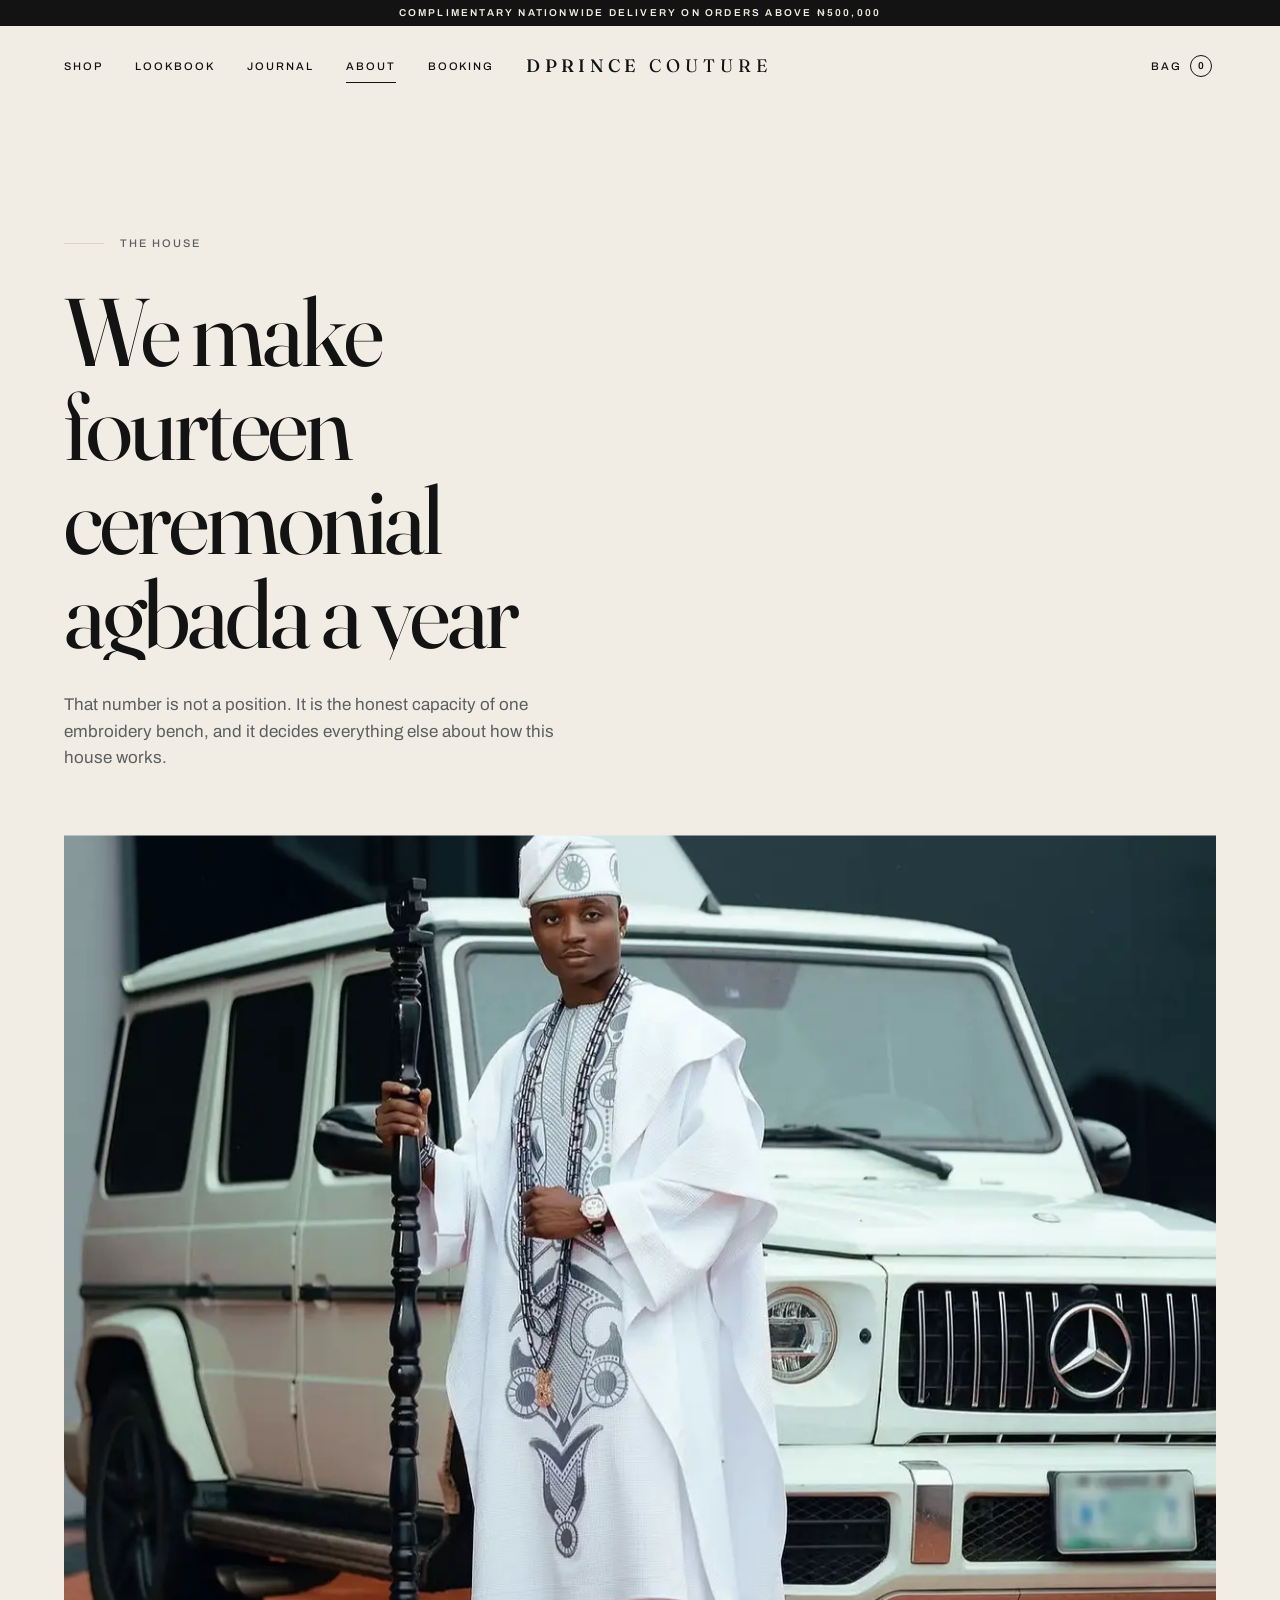
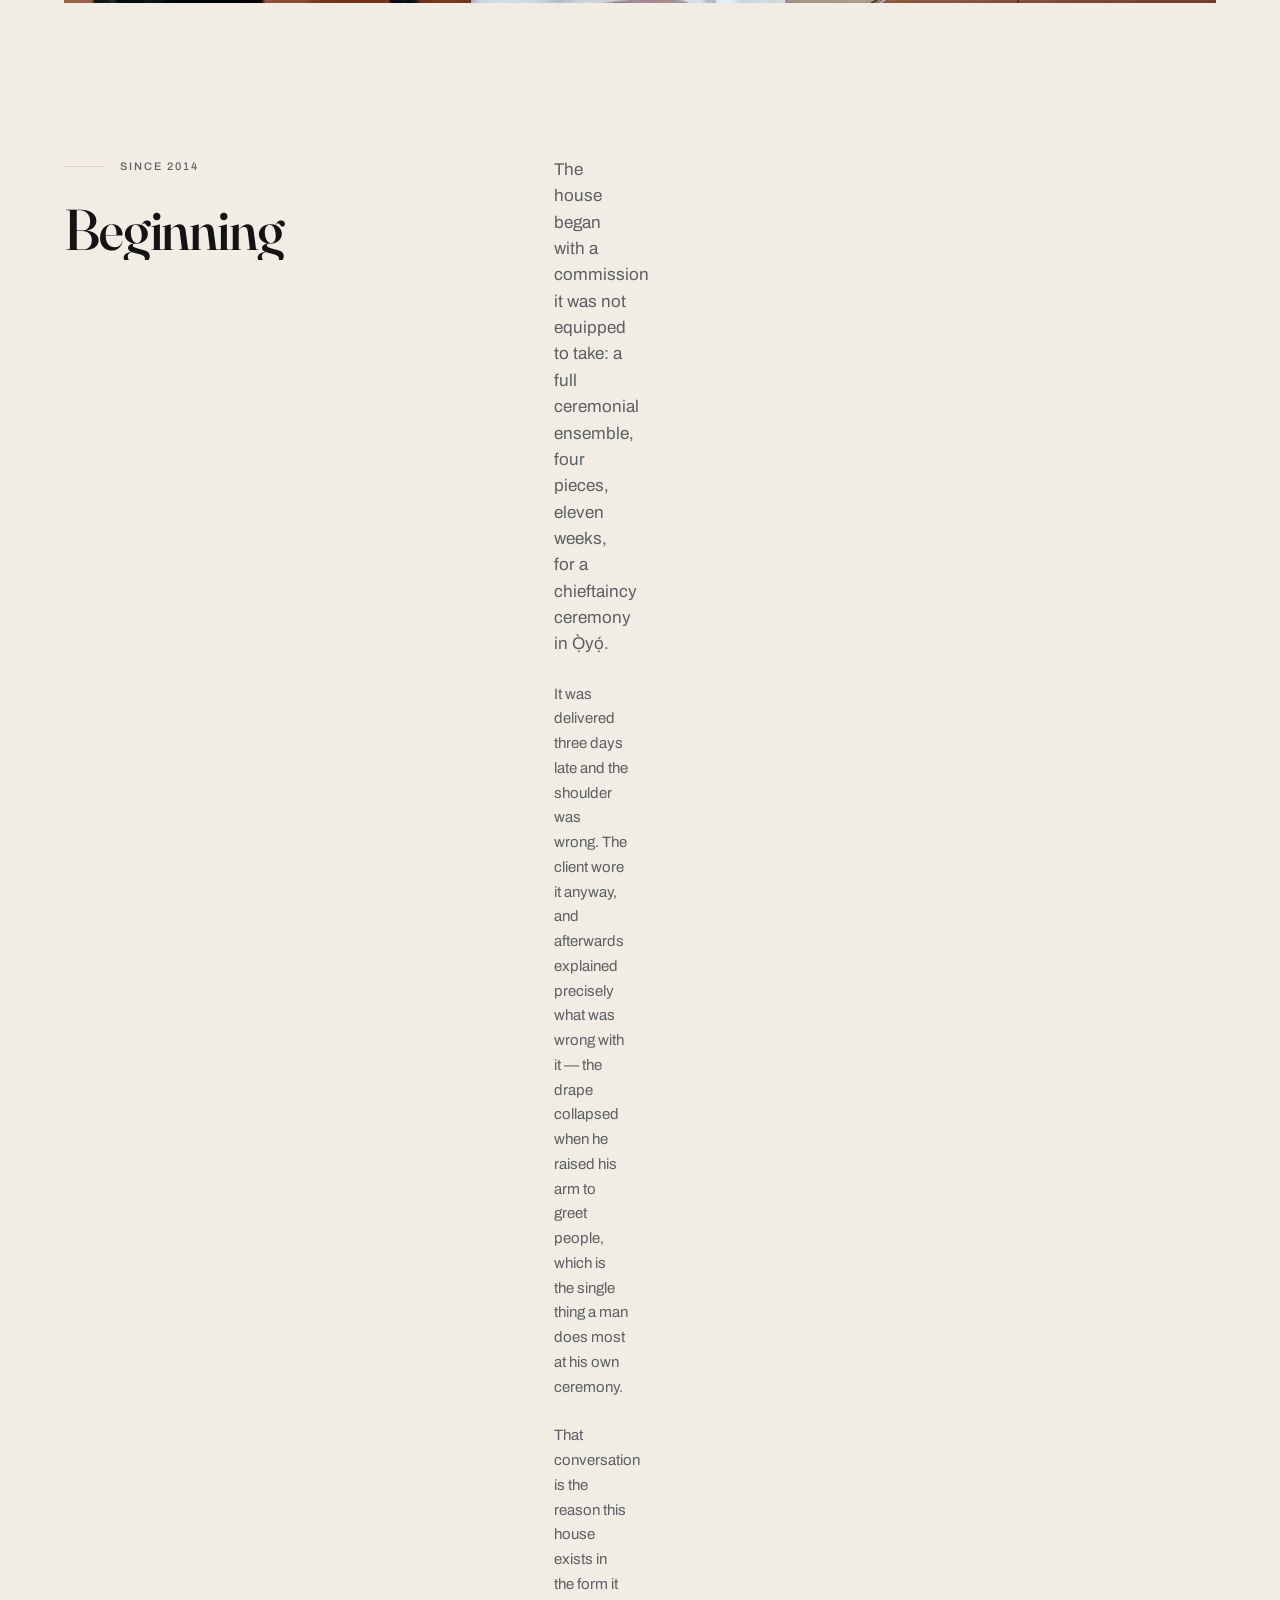
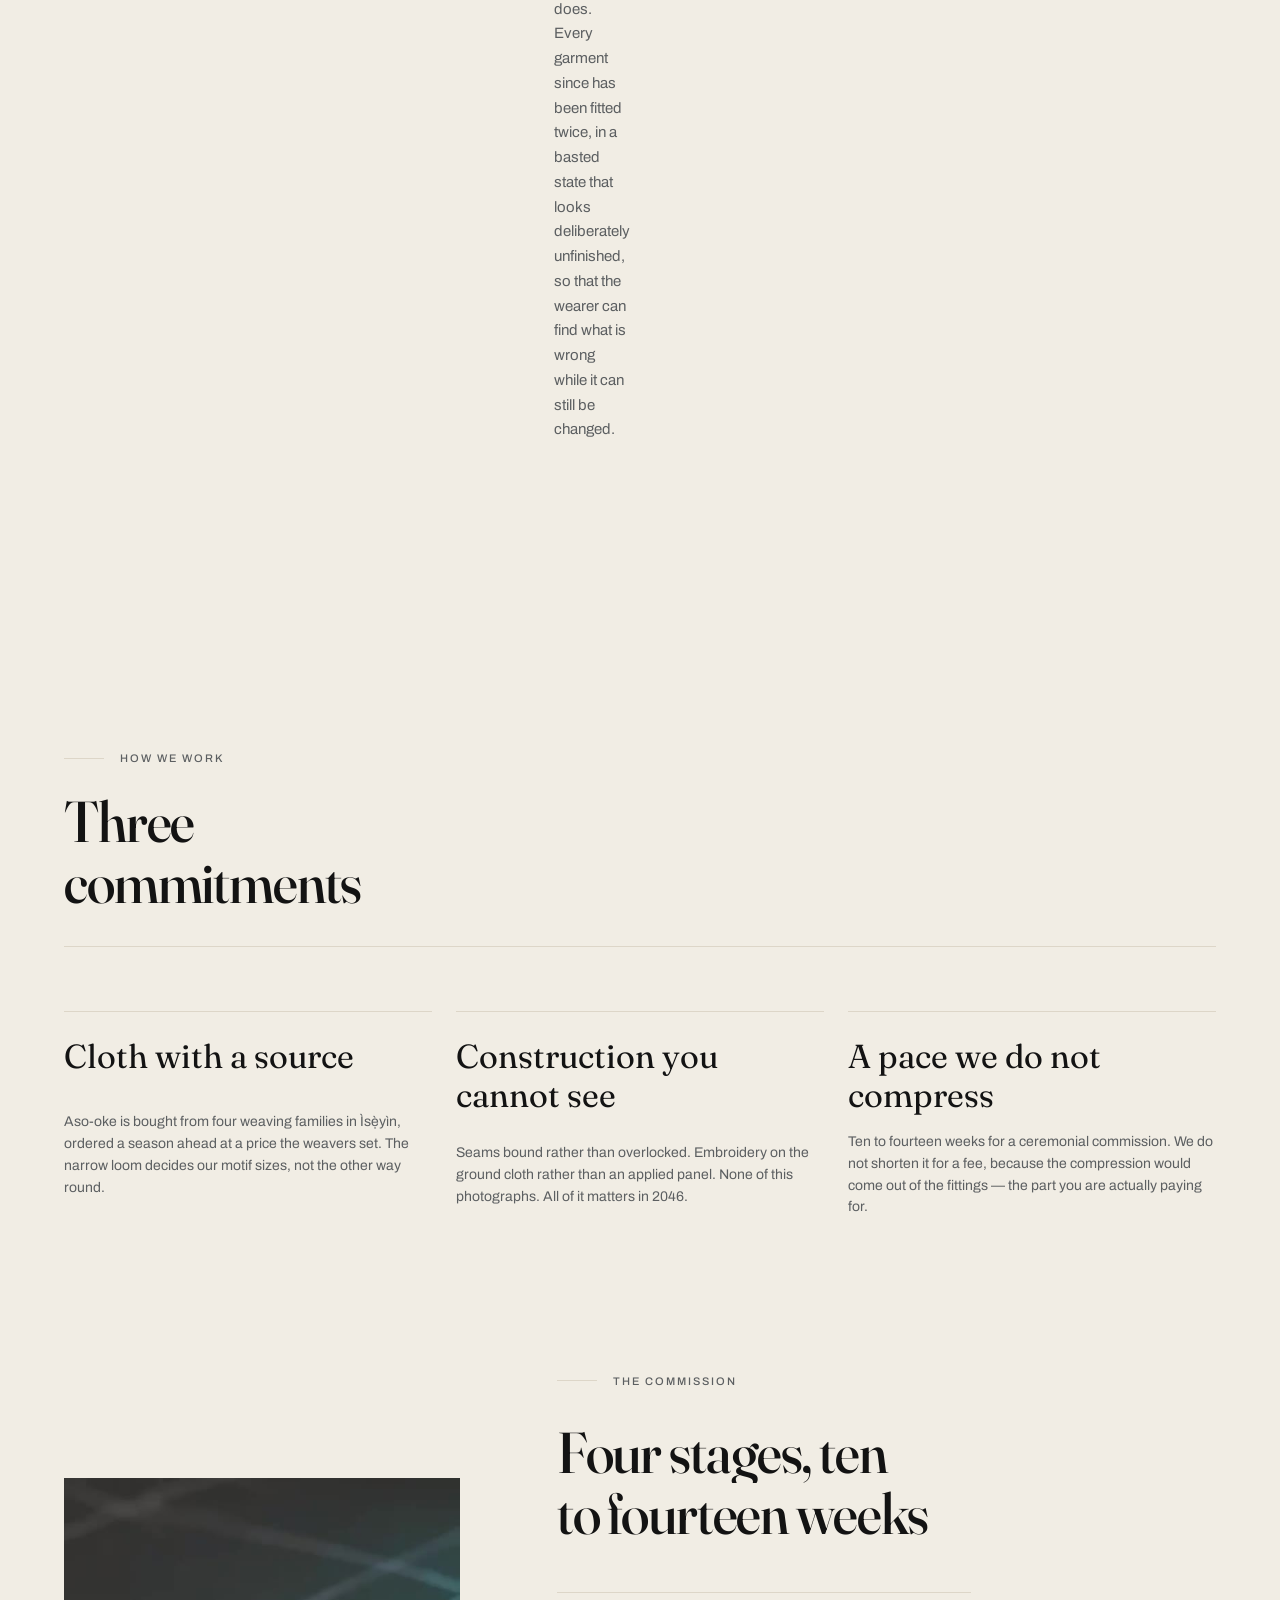
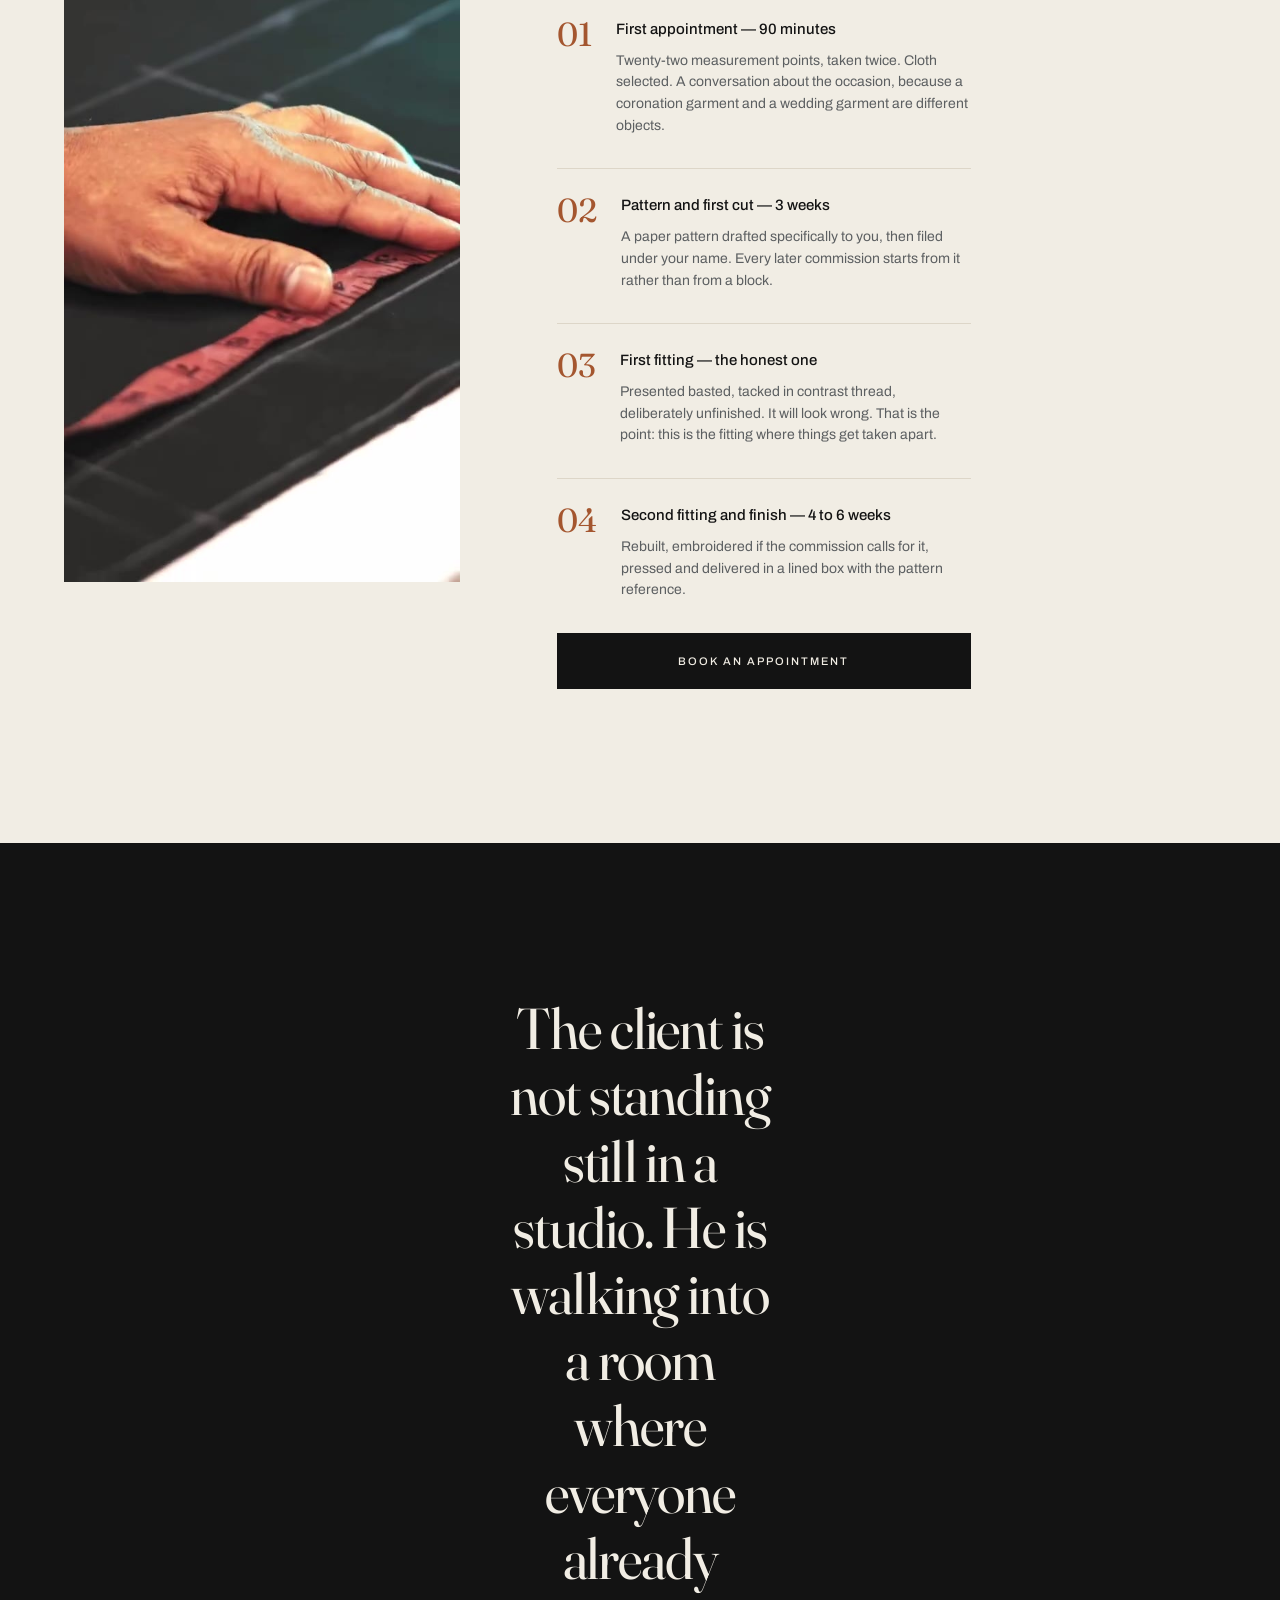
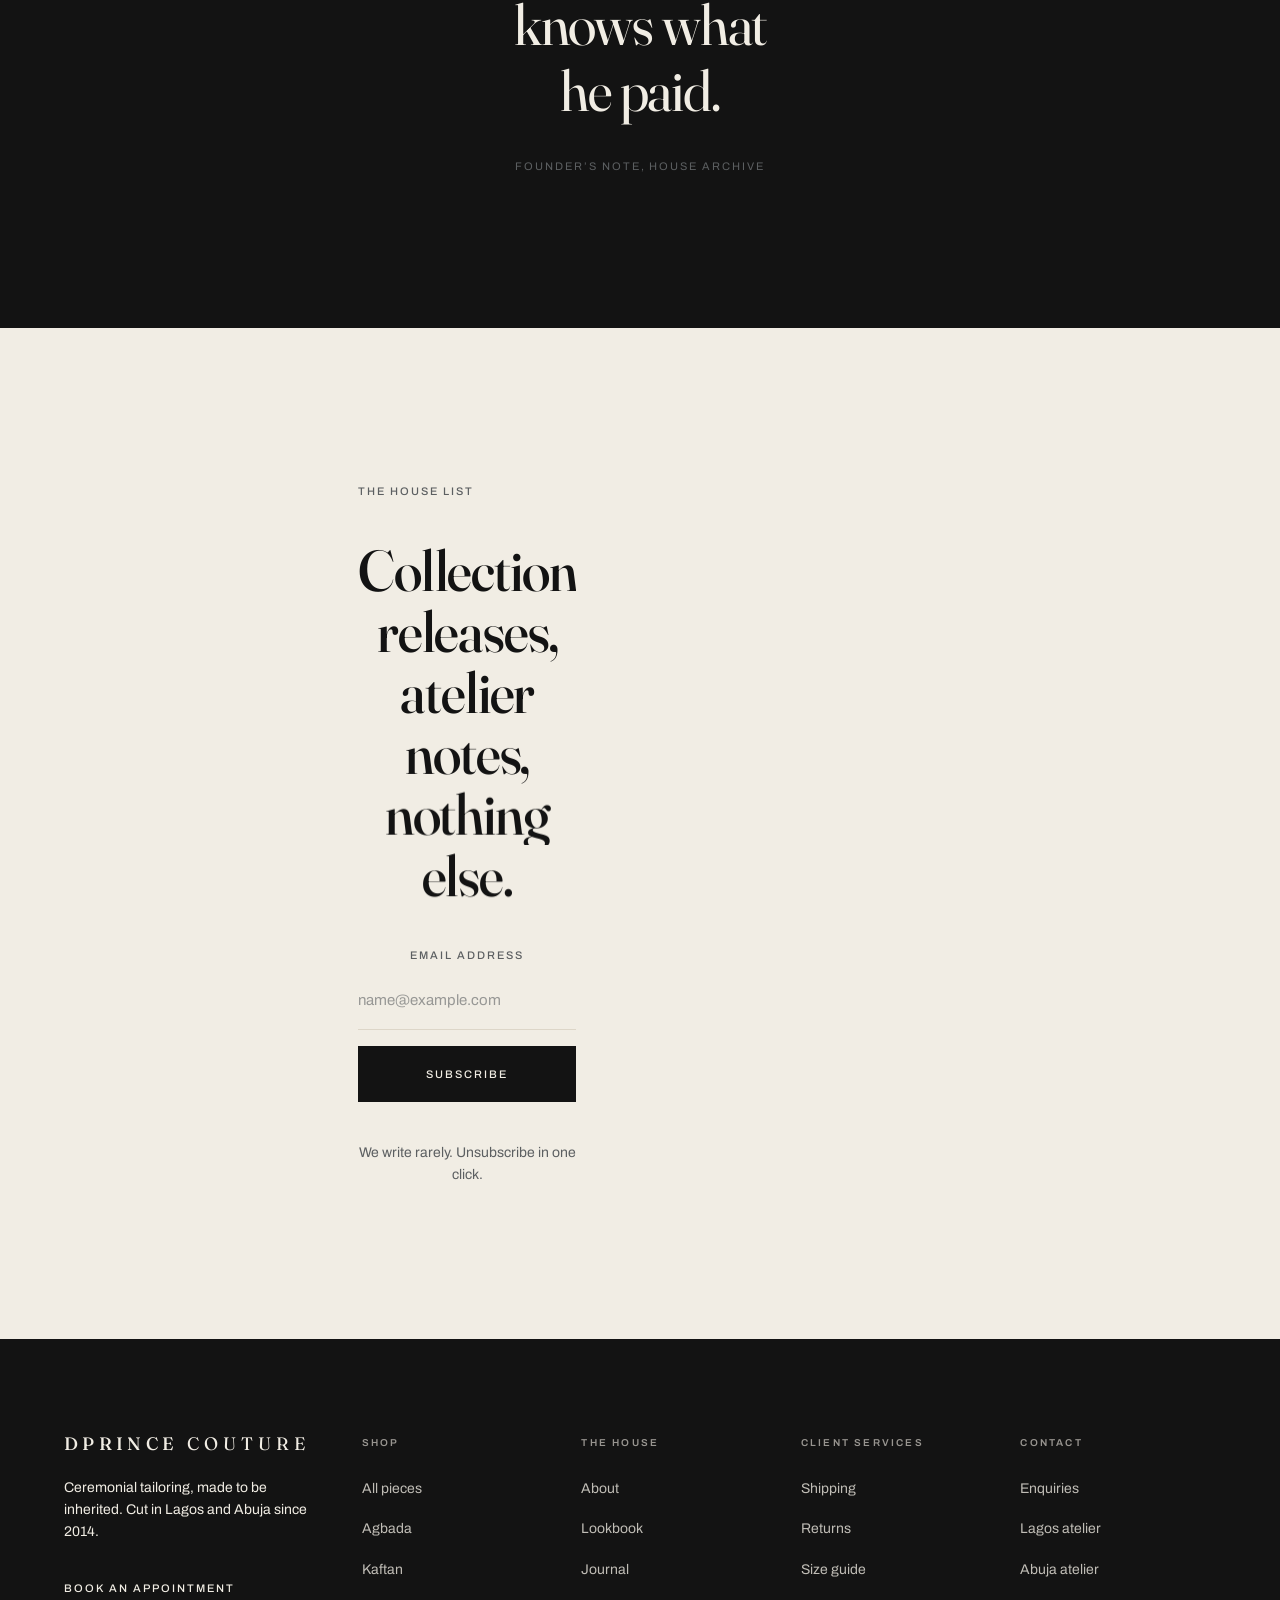
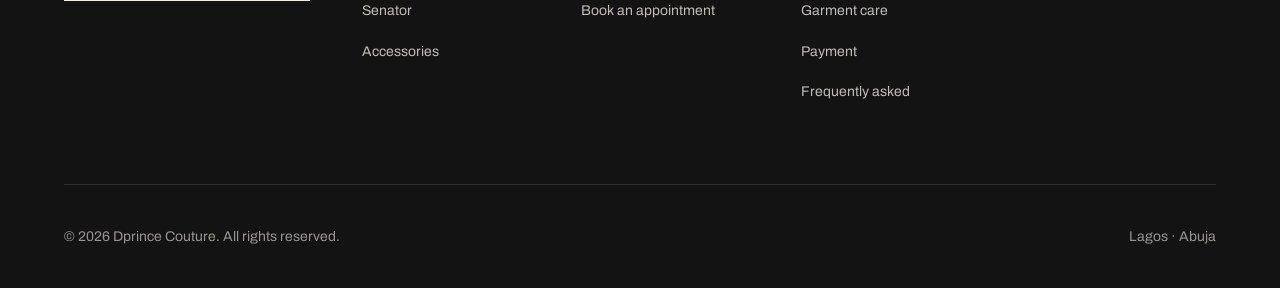
==== about.html @ 2ddb94b1 "Build Dprince Couture: luxury ceremonial tailoring website A complete 11-page frontend for a Nigeria" ====
<!DOCTYPE html>
<html lang="en">
<head>
<meta charset="utf-8">
<meta name="viewport" content="width=device-width, initial-scale=1">
<title>About — Dprince Couture</title>
<meta name="description" content="A tailoring house cutting ceremonial agbada, kaftan and senator dress in Lagos and Abuja since 2014.">
<meta name="theme-color" content="#F1EDE4">
<meta property="og:title" content="About — Dprince Couture">
<meta property="og:description" content="A tailoring house cutting ceremonial agbada, kaftan and senator dress in Lagos and Abuja since 2014.">
<meta property="og:type" content="website">

<link rel="preload" href="assets/fonts/fraunces-latin.woff2" as="font" type="font/woff2" crossorigin>
<link rel="preload" href="assets/fonts/archivo-latin.woff2" as="font" type="font/woff2" crossorigin>

<link rel="stylesheet" href="assets/css/reset.css">
<link rel="stylesheet" href="assets/css/tokens.css">
<link rel="stylesheet" href="assets/css/base.css">
<link rel="stylesheet" href="assets/css/layout.css">
<link rel="stylesheet" href="assets/css/components.css">
<link rel="stylesheet" href="assets/css/pages.css">
<link rel="stylesheet" href="assets/css/animations.css">

<script>
  /* Pre-animation states are applied only when animation will actually run.
     Without JS, or with reduced motion requested, nothing is ever hidden. */
  (function () {
    var reduced = window.matchMedia('(prefers-reduced-motion: reduce)').matches;
    if (!reduced) document.documentElement.classList.add('has-anim');
  })();
</script>
</head>
<body data-page="about">
<a class="skip-link" href="#main">Skip to content</a>

<div class="announcement">
  <p>Complimentary nationwide delivery on orders above &#8358;500,000</p>
</div>

<header class="site-header">
  <div class="header-inner">
    <nav class="header-nav" aria-label="Primary">
      <ul class="nav-list">
        <li><a class="nav-link" href="shop.html">Shop</a></li>
        <li><a class="nav-link" href="lookbook.html">Lookbook</a></li>
        <li><a class="nav-link" href="journal.html">Journal</a></li>
        <li><a class="nav-link" href="about.html">About</a></li>
        <li><a class="nav-link" href="booking.html">Booking</a></li>
      </ul>
      <button type="button" class="menu-toggle" data-menu-toggle
              aria-expanded="false" aria-controls="mobile-menu">
        <span class="menu-toggle__bars" aria-hidden="true"><span></span><span></span></span>
        <span>Menu</span>
      </button>
    </nav>

    <a class="wordmark" href="index.html" aria-label="Dprince Couture, home">DPRINCE <span>COUTURE</span></a>

    <div class="header-utils">
      <button type="button" class="bag-button" data-cart-open aria-haspopup="dialog">
        <span aria-hidden="true">Bag</span>
        <span class="bag-count" data-bag-count aria-hidden="true">0</span>
        <span class="visually-hidden" data-bag-label>0 items in bag. Open shopping bag.</span>
      </button>
    </div>
  </div>
</header>

<div class="mobile-menu" id="mobile-menu" data-mobile-menu aria-hidden="true">
  <div class="mobile-menu__head">
    <span class="wordmark">DPRINCE <span>COUTURE</span></span>
    <button type="button" class="icon-btn" data-menu-close aria-label="Close menu">&times;</button>
  </div>
  <nav aria-label="Mobile">
    <ul class="mobile-menu__list">
      <li><a class="mobile-menu__link" href="shop.html">Shop</a></li>
      <li><a class="mobile-menu__link" href="lookbook.html">Lookbook</a></li>
      <li><a class="mobile-menu__link" href="journal.html">Journal</a></li>
      <li><a class="mobile-menu__link" href="about.html">About</a></li>
      <li><a class="mobile-menu__link" href="booking.html">Booking</a></li>
    </ul>
  </nav>
  <div class="mobile-menu__foot">
    <a class="link small" href="contact.html">Contact the atelier</a>
    <a class="link small" href="client-services.html">Client services</a>
  </div>
</div>

<main id="main">
  <section class="masthead">
    <div class="container container--wide">
      <div class="masthead__inner">
        <p class="eyebrow">The house</p>
        <h1 class="masthead__title" data-split>We make fourteen ceremonial agbada a year</h1>
        <p class="lead">
          That number is not a position. It is the honest capacity of one embroidery
          bench, and it decides everything else about how this house works.
        </p>
      </div>
    </div>
  </section>

  <div class="container container--wide">
    <div class="about-hero" data-anim="clip">
      <img src="assets/img/editorial/campaign-agbada-02.webp"
           alt="Ceremonial agbada in chalk white photographed against a dark facade in Lagos."
           width="1200" height="800" loading="eager" fetchpriority="high" decoding="async">
    </div>
  </div>

  <section class="section" aria-labelledby="founding-heading">
    <div class="container">
      <div class="grid">
        <div class="col-4 stack">
          <p class="eyebrow">Since 2014</p>
          <h2 class="d3" id="founding-heading" data-split>Beginning</h2>
        </div>
        <div class="col-7 start-6 stack">
          <p class="lead">
            The house began with a commission it was not equipped to take: a full
            ceremonial ensemble, four pieces, eleven weeks, for a chieftaincy
            ceremony in Ọ̀yọ́.
          </p>
          <p class="body-text muted">
            It was delivered three days late and the shoulder was wrong. The client
            wore it anyway, and afterwards explained precisely what was wrong with it
            — the drape collapsed when he raised his arm to greet people, which is
            the single thing a man does most at his own ceremony.
          </p>
          <p class="body-text muted">
            That conversation is the reason this house exists in the form it does.
            Every garment since has been fitted twice, in a basted state that looks
            deliberately unfinished, so that the wearer can find what is wrong while
            it can still be changed.
          </p>
        </div>
      </div>
    </div>
  </section>

  <section class="section section--top" aria-labelledby="pillars-heading">
    <div class="container container--wide">
      <div class="section-head">
        <div class="section-head__text">
          <p class="eyebrow">How we work</p>
          <h2 class="d3" id="pillars-heading" data-split>Three commitments</h2>
        </div>
      </div>
      <div class="pillars">
        <div class="pillar" data-anim="rise">
          <h3>Cloth with a source</h3>
          <p>
            Aso-oke is bought from four weaving families in Ìsẹ̀yìn, ordered a season
            ahead at a price the weavers set. The narrow loom decides our motif sizes,
            not the other way round.
          </p>
        </div>
        <div class="pillar" data-anim="rise">
          <h3>Construction you cannot see</h3>
          <p>
            Seams bound rather than overlocked. Embroidery on the ground cloth rather
            than an applied panel. None of this photographs. All of it matters in 2046.
          </p>
        </div>
        <div class="pillar" data-anim="rise">
          <h3>A pace we do not compress</h3>
          <p>
            Ten to fourteen weeks for a ceremonial commission. We do not shorten it for
            a fee, because the compression would come out of the fittings — the part
            you are actually paying for.
          </p>
        </div>
      </div>
    </div>
  </section>

  <section class="section" aria-labelledby="process-heading">
    <div class="container container--wide">
      <div class="craft__inner">
        <div class="craft__media">
          <video src="assets/video/atelier-craft.mp4"
                 poster="assets/img/posters/atelier-craft.jpg"
                 muted loop playsinline preload="none" data-lazy-play
                 aria-label="Atelier film: chalk marking, pattern templates and cutting on dark cloth."></video>
        </div>
        <div class="craft__body">
          <p class="eyebrow">The commission</p>
          <h2 class="d3" id="process-heading" data-split>Four stages, ten to fourteen weeks</h2>
          <div class="craft__steps">
            <div class="craft__step">
              <span class="craft__num" aria-hidden="true">01</span>
              <div>
                <h3>First appointment &mdash; 90 minutes</h3>
                <p>Twenty-two measurement points, taken twice. Cloth selected. A conversation about the occasion, because a coronation garment and a wedding garment are different objects.</p>
              </div>
            </div>
            <div class="craft__step">
              <span class="craft__num" aria-hidden="true">02</span>
              <div>
                <h3>Pattern and first cut &mdash; 3 weeks</h3>
                <p>A paper pattern drafted specifically to you, then filed under your name. Every later commission starts from it rather than from a block.</p>
              </div>
            </div>
            <div class="craft__step">
              <span class="craft__num" aria-hidden="true">03</span>
              <div>
                <h3>First fitting &mdash; the honest one</h3>
                <p>Presented basted, tacked in contrast thread, deliberately unfinished. It will look wrong. That is the point: this is the fitting where things get taken apart.</p>
              </div>
            </div>
            <div class="craft__step">
              <span class="craft__num" aria-hidden="true">04</span>
              <div>
                <h3>Second fitting and finish &mdash; 4 to 6 weeks</h3>
                <p>Rebuilt, embroidered if the commission calls for it, pressed and delivered in a lined box with the pattern reference.</p>
              </div>
            </div>
          </div>
          <a class="btn btn--primary" href="booking.html">Book an appointment</a>
        </div>
      </div>
    </div>
  </section>

  <section class="section section--ink" aria-labelledby="quote-heading">
    <div class="container">
      <div class="quote-block">
        <h2 class="visually-hidden" id="quote-heading">Founder&rsquo;s note</h2>
        <blockquote>The client is not standing still in a studio. He is walking into a room where everyone already knows what he paid.</blockquote>
        <cite>Founder&rsquo;s note, house archive</cite>
      </div>
    </div>
  </section>


<section class="section" aria-labelledby="newsletter-heading">
  <div class="container">
    <div class="grid">
      <div class="col-6 start-4 center-x stack stack--lg">
        <p class="eyebrow eyebrow--plain">The house list</p>
        <h2 class="d3" id="newsletter-heading" data-split>Collection releases, atelier notes, nothing else.</h2>
        <form class="newsletter-form center-x" data-newsletter novalidate>
          <div class="field">
            <label class="field__label" for="newsletter-email">Email address</label>
            <input class="field__control" type="email" id="newsletter-email" name="email"
                   autocomplete="email" placeholder="name@example.com"
                   data-validate="required|email" required>
            <p class="field__message" data-form-status role="status" aria-live="polite"></p>
          </div>
          <button class="btn btn--primary" type="submit">Subscribe</button>
        </form>
        <p class="small muted">We write rarely. Unsubscribe in one click.</p>
      </div>
    </div>
  </div>
</section>

</main>

<footer class="site-footer">
  <div class="container container--wide">
    <div class="footer-grid">
      <div class="footer-brand">
        <span class="wordmark">DPRINCE <span>COUTURE</span></span>
        <p class="small">Ceremonial tailoring, made to be inherited. Cut in Lagos and Abuja since 2014.</p>
        <a class="btn-text" href="booking.html">Book an appointment</a>
      </div>

      <div class="footer-col">
        <h3>Shop</h3>
        <ul>
          <li><a href="shop.html">All pieces</a></li>
          <li><a href="shop.html?category=Agbada">Agbada</a></li>
          <li><a href="shop.html?category=Kaftan">Kaftan</a></li>
          <li><a href="shop.html?category=Senator">Senator</a></li>
          <li><a href="shop.html?category=Accessories">Accessories</a></li>
        </ul>
      </div>

      <div class="footer-col">
        <h3>The House</h3>
        <ul>
          <li><a href="about.html">About</a></li>
          <li><a href="lookbook.html">Lookbook</a></li>
          <li><a href="journal.html">Journal</a></li>
          <li><a href="booking.html">Book an appointment</a></li>
        </ul>
      </div>

      <div class="footer-col">
        <h3>Client Services</h3>
        <ul>
          <li><a href="client-services.html#shipping">Shipping</a></li>
          <li><a href="client-services.html#returns">Returns</a></li>
          <li><a href="client-services.html#sizing">Size guide</a></li>
          <li><a href="client-services.html#care">Garment care</a></li>
          <li><a href="client-services.html#payment">Payment</a></li>
          <li><a href="client-services.html#faq">Frequently asked</a></li>
        </ul>
      </div>

      <div class="footer-col">
        <h3>Contact</h3>
        <ul>
          <li><a href="contact.html">Enquiries</a></li>
          <li><a href="contact.html#lagos">Lagos atelier</a></li>
          <li><a href="contact.html#abuja">Abuja atelier</a></li>
        </ul>
      </div>

    </div>
    <div class="footer-bottom">
      <p>&copy; 2026 Dprince Couture. All rights reserved.</p>
      <p>Lagos &middot; Abuja</p>
    </div>
  </div>
</footer>

<div class="drawer-backdrop" data-cart-backdrop></div>

<aside class="drawer" data-cart-drawer role="dialog" aria-modal="true"
       aria-labelledby="drawer-heading" aria-hidden="true">
  <div class="drawer__head">
    <h2 class="d4" id="drawer-heading">Your bag</h2>
    <button type="button" class="icon-btn" data-cart-close aria-label="Close bag">&times;</button>
  </div>
  <div class="drawer__body">
    <ul class="cart-lines" data-cart-lines role="list"></ul>
    <div data-cart-empty></div>
  </div>
  <div class="drawer__foot" data-cart-has-items hidden>
    <div class="cart-totals" data-cart-totals></div>
    <a class="btn btn--primary btn--block" href="cart.html">View bag &amp; checkout</a>
    <button type="button" class="btn btn--ghost btn--block" data-cart-close>Continue shopping</button>
  </div>
</aside>

<script src="assets/vendor/gsap.min.js"></script>
<script src="assets/vendor/ScrollTrigger.min.js"></script>
<script src="assets/vendor/lenis.min.js"></script>
<script type="module" src="assets/js/main.js"></script>
</body>
</html>
---- assets/css/tokens.css ----
/* ==========================================================================
   DESIGN TOKENS — Dprince Couture
   Single source of truth for colour, type, space, ratio and motion.
   Nothing below this file should hard-code a colour or a size.
   ========================================================================== */

:root {
  /* ---- Colour -----------------------------------------------------------
     Sampled from the AW26 campaign photography. Contrast ratios against
     --bone are noted; anything failing WCAG 2.2 AA for text is marked. */
  --bone:        #F1EDE4;  /* page ground                                   */
  --cloth:       #F5F2EB;  /* raised surfaces, drawers, cards               */
  --ink:         #131313;  /* primary text, footer ground      16.4:1  AAA  */
  --slate:       #5C5F61;  /* muted text, metadata, prices      5.0:1  AA   */
  --rule:        #DDD6C8;  /* hairlines, dividers, field underlines         */
  --clay:        #A4562F;  /* accent, links, focus ring         5.1:1  AA   */
  --bronze:      #8B5E3C;  /* secondary accent, categories                  */
  --gold:        #B39055;  /* DECORATIVE ONLY — 2.6:1, never text           */
  --error:       #8C2F1E;  /* validation                        6.4:1  AA   */
  --success:     #3F5F45;  /* confirmation                      6.0:1  AA   */

  /* Product swatch greys — display only, never used for text */
  --swatch-slate: #6B6E70;

  /* Alpha helpers */
  --ink-a08: rgba(19, 19, 19, 0.08);
  --ink-a16: rgba(19, 19, 19, 0.16);
  --ink-a60: rgba(19, 19, 19, 0.60);
  --ink-a88: rgba(19, 19, 19, 0.88);
  --bone-a12: rgba(241, 237, 228, 0.12);
  --bone-a60: rgba(241, 237, 228, 0.60);

  /* ---- Type families ----------------------------------------------------
     Fraunces replaced Bodoni Moda late in the build: Bodoni Moda ships no
     vietnamese subset, so U+1EA0–1EF1 is unavailable and Yoruba dot-below
     vowels (ẹ U+1EB9, ọ U+1ECD) fell back mid-word. Fraunces covers them. */
  --font-display: 'Fraunces', 'Playfair Display', 'Didot', 'Bodoni MT',
                  Georgia, 'Times New Roman', serif;
  --font-sans:    'Archivo', 'Helvetica Neue', Helvetica, Arial,
                  'Segoe UI', system-ui, sans-serif;

  /* Fraunces variable axes — optical size drives display contrast */
  --opsz-display: 144;
  --opsz-body: 14;

  /* ---- Type scale (fluid) ----------------------------------------------- */
  --t-d1:    clamp(3.25rem, 11vw, 10.5rem);      /*  52 → 168 px  hero      */
  --t-d2:    clamp(2.5rem, 7.5vw, 7rem);         /*  40 → 112 px  statement */
  --t-d3:    clamp(2rem, 4.5vw, 4rem);           /*  32 →  64 px  section   */
  --t-d4:    clamp(1.5rem, 2.6vw, 2.25rem);      /*  24 →  36 px  sub       */
  --t-lead:  clamp(1.0625rem, 1.3vw, 1.3125rem); /*  17 →  21 px            */
  --t-body:  clamp(0.9375rem, 1vw, 1.0625rem);   /*  15 →  17 px            */
  --t-small: 0.875rem;                           /*  14 px                  */
  --t-label: 0.6875rem;                          /*  11 px  uppercase       */
  --t-micro: 0.625rem;                           /*  10 px  uppercase       */

  /* ---- Line heights ----------------------------------------------------- */
  --lh-d1: 0.92;
  --lh-d2: 0.98;
  --lh-d3: 1.06;
  --lh-d4: 1.15;
  --lh-lead: 1.55;
  --lh-body: 1.65;
  --lh-tight: 1;

  /* ---- Letter spacing --------------------------------------------------- */
  --ls-d1: -0.035em;
  --ls-d2: -0.03em;
  --ls-d3: -0.02em;
  --ls-d4: -0.015em;
  --ls-body: 0;
  --ls-label: 0.18em;
  --ls-micro: 0.22em;

  /* ---- Weights ---------------------------------------------------------- */
  --w-display: 400;   /* high-contrast serifs read better light at scale */
  --w-display-mid: 500;
  --w-body: 400;
  --w-medium: 500;
  --w-semi: 600;

  /* ---- Spacing — 8pt base ----------------------------------------------- */
  --s1:  0.25rem;  /*   4 */
  --s2:  0.5rem;   /*   8 */
  --s3:  1rem;     /*  16 */
  --s4:  1.5rem;   /*  24 */
  --s5:  2rem;     /*  32 */
  --s6:  2.5rem;   /*  40 */
  --s7:  3rem;     /*  48 */
  --s8:  4rem;     /*  64 */
  --s9:  5rem;     /*  80 */
  --s10: 6rem;     /*  96 */
  --s11: 8rem;     /* 128 */
  --s12: 10rem;    /* 160 */
  --s13: 12.5rem;  /* 200 */
  --s14: 16rem;    /* 256 */

  /* Section rhythm */
  --section-y: clamp(5rem, 12vw, 12.5rem);
  --section-y-tight: clamp(3.5rem, 7vw, 7rem);

  /* ---- Layout ----------------------------------------------------------- */
  --max-wide: 97.5rem;   /* 1560 */
  --max-standard: 80rem; /* 1280 */
  --max-prose: 45rem;    /*  720 */
  --gutter: 1.5rem;      /*   24 */
  --margin-x: clamp(1.25rem, 5vw, 5rem);
  --columns: 12;

  /* ---- Borders & controls ----------------------------------------------- */
  --border: 1px;
  --border-thick: 2px;
  --radius: 0;            /* the house does not do rounded corners */
  --control-h: 3.5rem;    /* 56 */
  --control-h-sm: 3.25rem;/* 52 */
  --tap-min: 2.75rem;     /* 44 — minimum touch target */

  /* ---- Aspect ratios ---------------------------------------------------- */
  --ar-product: 3 / 4;
  --ar-editorial: 4 / 5;
  --ar-campaign: 9 / 16;
  --ar-split: 3 / 2;
  --ar-square: 1 / 1;

  /* ---- Motion ----------------------------------------------------------- */
  --dur-fast: 0.25s;
  --dur-base: 0.45s;
  --dur-slow: 0.7s;
  --ease-out: cubic-bezier(0.16, 1, 0.3, 1);
  --ease-in-out: cubic-bezier(0.65, 0, 0.35, 1);

  /* ---- Elevation --------------------------------------------------------
     Deliberately minimal. Separation comes from whitespace and hairlines,
     not shadow. The only shadow in the system is for overlay panels. */
  --shadow-overlay: 0 0 60px rgba(19, 19, 19, 0.14);

  /* ---- Z-index ladder --------------------------------------------------- */
  --z-base: 1;
  --z-sticky: 40;
  --z-header: 50;
  --z-drawer: 70;
  --z-menu: 80;
  --z-cursor: 90;
  --z-transition: 95;
  --z-intro: 100;
}

@media (min-width: 768px) {
  :root { --gutter: 1.5rem; }
}

@media (max-width: 767px) {
  :root { --gutter: 1rem; }
}
---- assets/css/base.css ----
/* ==========================================================================
   BASE — fonts, elements, typography classes, focus, skip link
   ========================================================================== */

/* ---- Self-hosted variable fonts -----------------------------------------
   Three subsets each. The vietnamese subset carries U+1EA0–1EF9, which is
   where the Yoruba dot-below vowels ẹ and ọ live — without it the display
   face falls back mid-word on names like Ààrẹ and Ìlẹ̀kẹ̀. */

@font-face {
  font-family: 'Fraunces';
  font-style: normal;
  font-weight: 300 900;
  font-display: swap;
  src: url('../fonts/fraunces-vietnamese.woff2') format('woff2');
  unicode-range: U+0102-0103, U+0110-0111, U+0128-0129, U+0168-0169,
                 U+01A0-01A1, U+01AF-01B0, U+0300-0301, U+0303-0304,
                 U+0308-0309, U+0323, U+0329, U+1EA0-1EF9, U+20AB;
}
@font-face {
  font-family: 'Fraunces';
  font-style: normal;
  font-weight: 300 900;
  font-display: swap;
  src: url('../fonts/fraunces-latin-ext.woff2') format('woff2');
  unicode-range: U+0100-02BA, U+02BD-02C5, U+02C7-02CC, U+02CE-02D7,
                 U+02DD-02FF, U+0304, U+0308, U+0329, U+1D00-1DBF,
                 U+1E00-1E9F, U+1EF2-1EFF, U+2020, U+20A0-20AB, U+20AD-20C0,
                 U+2113, U+2C60-2C7F, U+A720-A7FF;
}
@font-face {
  font-family: 'Fraunces';
  font-style: normal;
  font-weight: 300 900;
  font-display: swap;
  src: url('../fonts/fraunces-latin.woff2') format('woff2');
  unicode-range: U+0000-00FF, U+0131, U+0152-0153, U+02BB-02BC, U+02C6,
                 U+02DA, U+02DC, U+0304, U+0308, U+0329, U+2000-206F,
                 U+20AC, U+2122, U+2191, U+2193, U+2212, U+2215, U+FEFF, U+FFFD;
}

@font-face {
  font-family: 'Archivo';
  font-style: normal;
  font-weight: 400 700;
  font-display: swap;
  src: url('../fonts/archivo-vietnamese.woff2') format('woff2');
  unicode-range: U+0102-0103, U+0110-0111, U+0128-0129, U+0168-0169,
                 U+01A0-01A1, U+01AF-01B0, U+0300-0301, U+0303-0304,
                 U+0308-0309, U+0323, U+0329, U+1EA0-1EF9, U+20AB;
}
@font-face {
  font-family: 'Archivo';
  font-style: normal;
  font-weight: 400 700;
  font-display: swap;
  src: url('../fonts/archivo-latin-ext.woff2') format('woff2');
  unicode-range: U+0100-02BA, U+02BD-02C5, U+02C7-02CC, U+02CE-02D7,
                 U+02DD-02FF, U+0304, U+0308, U+0329, U+1D00-1DBF,
                 U+1E00-1E9F, U+1EF2-1EFF, U+2020, U+20A0-20AB, U+20AD-20C0,
                 U+2113, U+2C60-2C7F, U+A720-A7FF;
}
@font-face {
  font-family: 'Archivo';
  font-style: normal;
  font-weight: 400 700;
  font-display: swap;
  src: url('../fonts/archivo-latin.woff2') format('woff2');
  unicode-range: U+0000-00FF, U+0131, U+0152-0153, U+02BB-02BC, U+02C6,
                 U+02DA, U+02DC, U+0304, U+0308, U+0329, U+2000-206F,
                 U+20AC, U+2122, U+2191, U+2193, U+2212, U+2215, U+FEFF, U+FFFD;
}

/* ---- Document ----------------------------------------------------------- */

body {
  background-color: var(--bone);
  color: var(--ink);
  font-family: var(--font-sans);
  font-size: var(--t-body);
  font-weight: var(--w-body);
  line-height: var(--lh-body);
  letter-spacing: var(--ls-body);
  -webkit-font-smoothing: antialiased;
  -moz-osx-font-smoothing: grayscale;
}

/* Lenis sets these; they keep native scroll sane when it is disabled */
html.lenis, html.lenis body { height: auto; }
.lenis.lenis-smooth { scroll-behavior: auto !important; }
.lenis.lenis-stopped { overflow: hidden; }

/* ---- Display type ------------------------------------------------------- */

.d1, .d2, .d3, .d4 {
  font-family: var(--font-display);
  font-weight: var(--w-display);
  font-variation-settings: 'opsz' var(--opsz-display), 'SOFT' 0, 'WONK' 0;
  text-wrap: balance;
}

.d1 { font-size: var(--t-d1); line-height: var(--lh-d1); letter-spacing: var(--ls-d1); }
.d2 { font-size: var(--t-d2); line-height: var(--lh-d2); letter-spacing: var(--ls-d2); }
.d3 { font-size: var(--t-d3); line-height: var(--lh-d3); letter-spacing: var(--ls-d3);
      font-weight: var(--w-display-mid); }
.d4 { font-size: var(--t-d4); line-height: var(--lh-d4); letter-spacing: var(--ls-d4);
      font-weight: var(--w-display-mid); font-variation-settings: 'opsz' 48; }

/* ---- Text type ---------------------------------------------------------- */

.lead {
  font-size: var(--t-lead);
  line-height: var(--lh-lead);
  color: var(--slate);
  max-width: 52ch;
}

.body-text { font-size: var(--t-body); line-height: var(--lh-body); }

.small { font-size: var(--t-small); line-height: var(--lh-lead); }

.label {
  font-size: var(--t-label);
  font-weight: var(--w-medium);
  line-height: var(--lh-tight);
  letter-spacing: var(--ls-label);
  text-transform: uppercase;
}

.micro {
  font-size: var(--t-micro);
  font-weight: var(--w-semi);
  line-height: var(--lh-tight);
  letter-spacing: var(--ls-micro);
  text-transform: uppercase;
}

.muted { color: var(--slate); }
.accent { color: var(--clay); }

/* An eyebrow label with a leading rule */
.eyebrow {
  display: flex;
  align-items: center;
  gap: var(--s3);
  font-size: var(--t-label);
  font-weight: var(--w-medium);
  letter-spacing: var(--ls-label);
  text-transform: uppercase;
  color: var(--slate);
}
.eyebrow::before {
  content: '';
  width: var(--s6);
  height: 1px;
  background-color: var(--rule);
  flex: none;
}
.eyebrow--plain::before { display: none; }

/* ---- Links -------------------------------------------------------------- */

a { text-decoration: none; }

.link {
  color: var(--ink);
  text-decoration: underline;
  text-decoration-thickness: 1px;
  text-underline-offset: 0.35em;
  text-decoration-color: var(--rule);
  transition: text-decoration-color var(--dur-fast) var(--ease-out),
              color var(--dur-fast) var(--ease-out);
}
.link:hover { text-decoration-color: var(--clay); color: var(--clay); }

/* ---- Focus --------------------------------------------------------------
   Never removed. Clay reads against both the bone ground and the ink footer. */

:focus { outline: none; }

:focus-visible {
  outline: var(--border-thick) solid var(--clay);
  outline-offset: 3px;
}

/* On ink grounds, switch the ring to bone for contrast */
.on-ink :focus-visible,
.site-footer :focus-visible { outline-color: var(--bone); }

/* ---- Skip link ---------------------------------------------------------- */

.skip-link {
  position: absolute;
  top: 0;
  left: 0;
  z-index: 200;
  padding: var(--s3) var(--s5);
  background-color: var(--ink);
  color: var(--bone);
  font-size: var(--t-label);
  font-weight: var(--w-medium);
  letter-spacing: var(--ls-label);
  text-transform: uppercase;
  transform: translateY(-101%);
  transition: transform var(--dur-fast) var(--ease-out);
}
.skip-link:focus-visible { transform: translateY(0); outline-offset: -4px; }

/* ---- Utility ------------------------------------------------------------ */

.visually-hidden {
  position: absolute !important;
  width: 1px; height: 1px;
  padding: 0; margin: -1px;
  overflow: hidden;
  clip: rect(0 0 0 0);
  clip-path: inset(50%);
  white-space: nowrap;
  border: 0;
}

.no-scroll { overflow: hidden; }

hr, .rule {
  border: 0;
  height: 1px;
  background-color: var(--rule);
  width: 100%;
}

::selection { background-color: var(--ink); color: var(--bone); }

/* Layout shift is prevented by the aspect-ratio boxes below, not by a
   global `img[width][height] { height: auto }` rule — that selector outranks
   the .media child classes and would stop cover images filling their box. */

.media {
  position: relative;
  overflow: hidden;
  background-color: var(--rule);
}
.media > img,
.media > video {
  width: 100%;
  height: 100%;
  object-fit: cover;
}
.media--product   { aspect-ratio: var(--ar-product); }
.media--editorial { aspect-ratio: var(--ar-editorial); }
.media--campaign  { aspect-ratio: var(--ar-campaign); }
.media--split     { aspect-ratio: var(--ar-split); }
.media--square    { aspect-ratio: var(--ar-square); }
---- assets/css/layout.css ----
/* ==========================================================================
   LAYOUT — containers, grid, section rhythm
   ========================================================================== */

/* ---- Containers --------------------------------------------------------- */

.container {
  width: 100%;
  max-width: var(--max-standard);
  margin-inline: auto;
  padding-inline: var(--margin-x);
}
.container--wide  { max-width: var(--max-wide); }
.container--prose { max-width: var(--max-prose); }
.container--flush { padding-inline: 0; max-width: none; }

/* ---- Section rhythm ----------------------------------------------------- */

.section { padding-block: var(--section-y); }
.section--tight { padding-block: var(--section-y-tight); }
.section--top   { padding-block-start: var(--section-y); padding-block-end: 0; }
.section--bottom{ padding-block-start: 0; padding-block-end: var(--section-y); }
.section--ink   { background-color: var(--ink); color: var(--bone); }
.section--ink .lead,
.section--ink .muted { color: var(--bone-a60); }
.section--ink .eyebrow { color: var(--bone-a60); }
.section--ink .eyebrow::before { background-color: var(--bone-a12); }

/* ---- 12 column grid ----------------------------------------------------- */

.grid {
  display: grid;
  grid-template-columns: repeat(var(--columns), minmax(0, 1fr));
  gap: var(--gutter);
}

/* Column span helpers — desktop first, collapsed at breakpoints below */
.col-1  { grid-column: span 1; }
.col-2  { grid-column: span 2; }
.col-3  { grid-column: span 3; }
.col-4  { grid-column: span 4; }
.col-5  { grid-column: span 5; }
.col-6  { grid-column: span 6; }
.col-7  { grid-column: span 7; }
.col-8  { grid-column: span 8; }
.col-9  { grid-column: span 9; }
.col-10 { grid-column: span 10; }
.col-11 { grid-column: span 11; }
.col-12 { grid-column: span 12; }

.start-2  { grid-column-start: 2; }
.start-3  { grid-column-start: 3; }
.start-4  { grid-column-start: 4; }
.start-6  { grid-column-start: 6; }
.start-7  { grid-column-start: 7; }
.start-8  { grid-column-start: 8; }

/* ---- Product grids ------------------------------------------------------ */

.product-grid {
  display: grid;
  grid-template-columns: repeat(4, minmax(0, 1fr));
  gap: var(--s7) var(--gutter);
}
.product-grid--3 { grid-template-columns: repeat(3, minmax(0, 1fr)); gap: var(--s9) var(--s5); }
.product-grid--2 { grid-template-columns: repeat(2, minmax(0, 1fr)); gap: var(--s8) var(--s5); }

/* ---- Editorial split ---------------------------------------------------- */

.split {
  display: grid;
  grid-template-columns: 7fr 5fr;
  gap: clamp(var(--s5), 5vw, var(--s10));
  align-items: center;
}
.split--reverse { grid-template-columns: 5fr 7fr; }
.split--even { grid-template-columns: 1fr 1fr; }

/* ---- Stacks & clusters -------------------------------------------------- */

.stack > * + * { margin-block-start: var(--flow, var(--s4)); }
.stack--xs { --flow: var(--s2); }
.stack--sm { --flow: var(--s3); }
.stack--lg { --flow: var(--s6); }
.stack--xl { --flow: var(--s8); }

.cluster {
  display: flex;
  flex-wrap: wrap;
  align-items: center;
  gap: var(--s3);
}
.cluster--between { justify-content: space-between; }
.cluster--end { justify-content: flex-end; }

.center-x { margin-inline: auto; text-align: center; }

/* ---- Section heading pattern -------------------------------------------- */

.section-head {
  display: flex;
  align-items: flex-end;
  justify-content: space-between;
  gap: var(--s6);
  margin-block-end: var(--s8);
  padding-block-end: var(--s5);
  border-block-end: var(--border) solid var(--rule);
}
.section-head__text { max-width: 40ch; }
.section-head__text > * + * { margin-block-start: var(--s4); }

/* ==========================================================================
   RESPONSIVE
   ========================================================================== */

/* Laptop and below — 12 col holds, product grid tightens */
@media (max-width: 1279px) {
  .product-grid { gap: var(--s6) var(--gutter); }
}

/* Tablet landscape — 8 column behaviour */
@media (max-width: 1023px) {
  :root { --columns: 8; }

  .col-3 { grid-column: span 4; }
  .col-4 { grid-column: span 4; }
  .col-5 { grid-column: span 8; }
  .col-6 { grid-column: span 8; }
  .col-7 { grid-column: span 8; }
  .col-8, .col-9, .col-10, .col-11, .col-12 { grid-column: span 8; }
  .start-2, .start-3, .start-4, .start-6, .start-7, .start-8 { grid-column-start: auto; }

  .product-grid    { grid-template-columns: repeat(3, minmax(0, 1fr)); }
  .product-grid--3 { grid-template-columns: repeat(2, minmax(0, 1fr)); }

  .split, .split--reverse, .split--even { grid-template-columns: 1fr; }

  .section-head {
    flex-direction: column;
    align-items: flex-start;
    gap: var(--s4);
  }
}

/* Tablet portrait and below — 4 column behaviour */
@media (max-width: 767px) {
  :root { --columns: 4; }

  .col-1, .col-2 { grid-column: span 2; }
  .col-3, .col-4, .col-5, .col-6,
  .col-7, .col-8, .col-9, .col-10,
  .col-11, .col-12 { grid-column: span 4; }

  .product-grid,
  .product-grid--3 { grid-template-columns: repeat(2, minmax(0, 1fr)); gap: var(--s6) var(--gutter); }
  .product-grid--2 { grid-template-columns: repeat(2, minmax(0, 1fr)); }
}

/* Small phone */
@media (max-width: 479px) {
  .product-grid--3 { grid-template-columns: 1fr; }
}
---- assets/css/components.css ----
/* ==========================================================================
   COMPONENTS — Dprince Couture
   ========================================================================== */

/* ==========================================================================
   ANNOUNCEMENT BAR
   ========================================================================== */

.announcement {
  background-color: var(--ink);
  color: var(--bone);
  text-align: center;
  padding-block: var(--s2);
  position: relative;
  z-index: var(--z-header);
}
.announcement p {
  font-size: var(--t-micro);
  font-weight: var(--w-semi);
  letter-spacing: var(--ls-micro);
  text-transform: uppercase;
  line-height: var(--lh-tight);
  padding-inline: var(--s4);
}

/* ==========================================================================
   HEADER + DESKTOP NAV
   ========================================================================== */

.site-header {
  position: sticky;
  top: 0;
  z-index: var(--z-header);
  background-color: transparent;
  transition: background-color var(--dur-base) var(--ease-out);
}
.site-header::after {
  content: '';
  position: absolute;
  inset-inline: 0;
  bottom: 0;
  height: 1px;
  background-color: var(--rule);
  transform: scaleX(0);
  transform-origin: left;
  transition: transform var(--dur-base) var(--ease-out);
}
.site-header.is-solid { background-color: var(--bone); }
.site-header.is-solid::after { transform: scaleX(1); }

/* Over a dark hero, chrome inverts until the header solidifies */
.site-header.is-over-media:not(.is-solid) { color: var(--bone); }

.header-inner {
  display: grid;
  grid-template-columns: 1fr auto 1fr;
  align-items: center;
  gap: var(--s5);
  min-height: 5rem;
  padding-inline: var(--margin-x);
}

.wordmark {
  font-family: var(--font-display);
  font-weight: var(--w-display-mid);
  font-variation-settings: 'opsz' 48;
  font-size: 1.125rem;
  letter-spacing: 0.24em;
  text-transform: uppercase;
  line-height: var(--lh-tight);
  white-space: nowrap;
}
.wordmark span { font-weight: var(--w-display); letter-spacing: 0.28em; }

.nav-list {
  display: flex;
  align-items: center;
  gap: var(--s5);
  list-style: none;
}
.nav-link {
  position: relative;
  display: inline-block;
  padding-block: var(--s2);
  font-size: var(--t-label);
  font-weight: var(--w-medium);
  letter-spacing: var(--ls-label);
  text-transform: uppercase;
}
.nav-link::after {
  content: '';
  position: absolute;
  left: 0; bottom: 0;
  width: 100%;
  height: 1px;
  background-color: currentColor;
  transform: scaleX(0);
  transform-origin: right;
  transition: transform var(--dur-base) var(--ease-out);
}
.nav-link:hover::after,
.nav-link[aria-current='page']::after { transform: scaleX(1); transform-origin: left; }

.header-utils {
  display: flex;
  align-items: center;
  justify-content: flex-end;
  gap: var(--s4);
}

.bag-button {
  position: relative;
  display: inline-flex;
  align-items: center;
  justify-content: flex-end;
  gap: var(--s2);
  min-height: var(--tap-min);
  min-width: var(--tap-min);
  padding-inline: var(--s1);
  font-size: var(--t-label);
  font-weight: var(--w-medium);
  letter-spacing: var(--ls-label);
  text-transform: uppercase;
}
.bag-count {
  display: inline-grid;
  place-items: center;
  min-width: 1.375rem;
  height: 1.375rem;
  padding-inline: 0.3rem;
  border: var(--border) solid currentColor;
  border-radius: 50%;
  font-size: var(--t-micro);
  font-weight: var(--w-semi);
  letter-spacing: 0;
  line-height: 1;
}
.bag-count.is-filled { background-color: var(--clay); border-color: var(--clay); color: var(--bone); }

/* Hamburger — hidden until tablet */
.menu-toggle {
  display: none;
  align-items: center;
  gap: var(--s2);
  min-height: var(--tap-min);
  min-width: var(--tap-min);
  font-size: var(--t-label);
  font-weight: var(--w-medium);
  letter-spacing: var(--ls-label);
  text-transform: uppercase;
}
.menu-toggle__bars {
  display: grid;
  gap: 5px;
  width: 22px;
}
.menu-toggle__bars span {
  display: block;
  height: 1px;
  background-color: currentColor;
  transition: transform var(--dur-fast) var(--ease-out),
              opacity var(--dur-fast) var(--ease-out);
}

/* ==========================================================================
   MOBILE MENU
   ========================================================================== */

.mobile-menu {
  position: fixed;
  inset: 0;
  z-index: var(--z-menu);
  background-color: var(--bone);
  display: flex;
  flex-direction: column;
  padding: var(--s5) var(--margin-x) var(--s8);
  transform: translateX(100%);
  visibility: hidden;
}
.mobile-menu.is-open { visibility: visible; }

.mobile-menu__head {
  display: flex;
  align-items: center;
  justify-content: space-between;
  min-height: 3rem;
  margin-block-end: var(--s8);
}

.mobile-menu__list {
  list-style: none;
  display: grid;
  gap: var(--s2);
}
.mobile-menu__link {
  display: block;
  padding-block: var(--s3);
  font-family: var(--font-display);
  font-size: clamp(2rem, 9vw, 3rem);
  font-weight: var(--w-display);
  font-variation-settings: 'opsz' 96;
  line-height: 1.1;
  letter-spacing: var(--ls-d3);
  border-block-end: var(--border) solid var(--rule);
}
.mobile-menu__foot {
  margin-block-start: auto;
  padding-block-start: var(--s7);
  display: grid;
  gap: var(--s3);
}

/* ==========================================================================
   BUTTONS
   ========================================================================== */

.btn {
  display: inline-flex;
  align-items: center;
  justify-content: center;
  gap: var(--s2);
  min-height: var(--control-h);
  min-width: var(--tap-min);
  padding-inline: var(--s5);
  border: var(--border) solid transparent;
  border-radius: var(--radius);
  font-family: var(--font-sans);
  font-size: var(--t-label);
  font-weight: var(--w-medium);
  letter-spacing: var(--ls-label);
  text-transform: uppercase;
  text-align: center;
  cursor: pointer;
  transition: background-color var(--dur-fast) var(--ease-out),
              color var(--dur-fast) var(--ease-out),
              border-color var(--dur-fast) var(--ease-out);
}

.btn--primary { background-color: var(--ink); color: var(--bone); border-color: var(--ink); }
.btn--primary:hover:not(:disabled) { background-color: var(--clay); border-color: var(--clay); }

.btn--secondary { background-color: transparent; color: var(--ink); border-color: var(--ink); }
.btn--secondary:hover:not(:disabled) { background-color: var(--ink); color: var(--bone); }

.btn--ghost { background-color: transparent; color: var(--ink); border-color: var(--rule); }
.btn--ghost:hover:not(:disabled) { border-color: var(--ink); }

/* On ink grounds */
.on-ink .btn--secondary,
.section--ink .btn--secondary { color: var(--bone); border-color: var(--bone); }
.on-ink .btn--secondary:hover,
.section--ink .btn--secondary:hover { background-color: var(--bone); color: var(--ink); }

.btn--block { width: 100%; }
.btn--sm { min-height: var(--control-h-sm); padding-inline: var(--s4); }

.btn:disabled,
.btn[aria-disabled='true'] {
  opacity: 0.38;
  cursor: not-allowed;
  pointer-events: none;
}

/* Text link styled as a call to action */
.btn-text {
  display: inline-flex;
  align-items: center;
  gap: var(--s2);
  min-height: var(--tap-min);
  font-size: var(--t-label);
  font-weight: var(--w-medium);
  letter-spacing: var(--ls-label);
  text-transform: uppercase;
  position: relative;
}
.btn-text::after {
  content: '';
  position: absolute;
  left: 0;
  bottom: 0.6rem;
  width: 100%;
  height: 1px;
  background-color: currentColor;
  transform-origin: left;
  transition: transform var(--dur-base) var(--ease-out);
}
.btn-text:hover::after { transform: scaleX(0); transform-origin: right; }

/* ==========================================================================
   FORMS
   ========================================================================== */

.field { display: grid; gap: var(--s2); }

.field__label {
  font-size: var(--t-label);
  font-weight: var(--w-medium);
  letter-spacing: var(--ls-label);
  text-transform: uppercase;
  color: var(--slate);
}
.field__label .req { color: var(--clay); }

.field__control {
  width: 100%;
  min-height: var(--control-h);
  padding: var(--s3) 0;
  background-color: transparent;
  border: 0;
  border-block-end: var(--border) solid var(--rule);
  border-radius: var(--radius);
  font-size: var(--t-body);
  color: var(--ink);
  transition: border-color var(--dur-fast) var(--ease-out);
}
.field__control::placeholder { color: var(--slate); opacity: 0.6; }
.field__control:hover { border-block-end-color: var(--slate); }
.field__control:focus-visible {
  border-block-end-width: var(--border-thick);
  border-block-end-color: var(--ink);
  outline: none;
}
/* Keyboard focus still needs a visible ring for users who miss the underline */
.field__control:focus-visible { box-shadow: 0 2px 0 0 var(--clay); }

textarea.field__control { min-height: 8rem; resize: vertical; line-height: var(--lh-body); }

select.field__control {
  appearance: none;
  background-image: url("data:image/svg+xml,%3Csvg xmlns='http://www.w3.org/2000/svg' width='12' height='8' viewBox='0 0 12 8'%3E%3Cpath d='M1 1l5 5 5-5' fill='none' stroke='%235C5F61' stroke-width='1.2'/%3E%3C/svg%3E");
  background-repeat: no-repeat;
  background-position: right var(--s1) center;
  padding-inline-end: var(--s5);
  cursor: pointer;
}

/* Validation — never colour alone; a glyph and a message always accompany it */
.field__control[aria-invalid='true'] { border-block-end-color: var(--error); border-block-end-width: var(--border-thick); }

.field__message {
  display: flex;
  align-items: flex-start;
  gap: var(--s2);
  font-size: var(--t-small);
  line-height: var(--lh-lead);
  min-height: 1.25rem;
}
.field__message:empty { display: none; }
.field__message--error { color: var(--error); }
.field__message--success { color: var(--success); }
.field__message::before {
  font-weight: var(--w-semi);
  line-height: inherit;
  flex: none;
}
.field__message--error::before { content: '!'; }
.field__message--success::before { content: '✓'; }

.field--check {
  display: grid;
  grid-template-columns: auto 1fr;
  gap: var(--s3);
  align-items: start;
}
.field--check input[type='checkbox'] {
  width: 1.125rem;
  height: 1.125rem;
  margin-block-start: 0.15rem;
  accent-color: var(--ink);
  cursor: pointer;
  flex: none;
}
.field--check label { font-size: var(--t-small); line-height: var(--lh-lead); color: var(--slate); }

/* Radio cards — sizes, appointment types */
.radio-cards { display: flex; flex-wrap: wrap; gap: var(--s2); }
.radio-cards--stack { flex-direction: column; }

.radio-card { position: relative; }
.radio-card input {
  position: absolute;
  inset: 0;
  opacity: 0;
  cursor: pointer;
  margin: 0;
}
.radio-card__face {
  display: flex;
  align-items: center;
  justify-content: center;
  min-height: var(--tap-min);
  min-width: var(--tap-min);
  padding: var(--s2) var(--s4);
  border: var(--border) solid var(--rule);
  font-size: var(--t-label);
  font-weight: var(--w-medium);
  letter-spacing: var(--ls-label);
  text-transform: uppercase;
  transition: border-color var(--dur-fast) var(--ease-out),
              background-color var(--dur-fast) var(--ease-out),
              color var(--dur-fast) var(--ease-out);
}
.radio-card input:hover + .radio-card__face { border-color: var(--slate); }
.radio-card input:checked + .radio-card__face {
  background-color: var(--ink);
  border-color: var(--ink);
  color: var(--bone);
}
.radio-card input:focus-visible + .radio-card__face {
  outline: var(--border-thick) solid var(--clay);
  outline-offset: 3px;
}
.radio-card input:disabled + .radio-card__face {
  opacity: 0.35;
  cursor: not-allowed;
  text-decoration: line-through;
}

/* Wide radio card, used by booking */
.radio-card--wide .radio-card__face {
  justify-content: flex-start;
  flex-direction: column;
  align-items: flex-start;
  gap: var(--s1);
  padding: var(--s4);
  width: 100%;
  text-align: left;
}
.radio-card--wide .radio-card__title { font-size: var(--t-label); letter-spacing: var(--ls-label); }
.radio-card--wide .radio-card__meta {
  font-size: var(--t-small);
  letter-spacing: 0;
  text-transform: none;
  color: var(--slate);
  font-weight: var(--w-body);
}
.radio-card--wide input:checked + .radio-card__face .radio-card__meta { color: var(--bone-a60); }

/* Quantity stepper */
.qty {
  display: inline-flex;
  align-items: center;
  border: var(--border) solid var(--rule);
}
.qty__btn {
  display: grid;
  place-items: center;
  width: var(--tap-min);
  height: var(--tap-min);
  font-size: var(--t-body);
  line-height: 1;
  transition: background-color var(--dur-fast) var(--ease-out);
}
.qty__btn:hover:not(:disabled) { background-color: var(--rule); }
.qty__btn:disabled { opacity: 0.3; cursor: not-allowed; }
.qty__value {
  min-width: 2.75rem;
  text-align: center;
  font-size: var(--t-small);
  font-variant-numeric: tabular-nums;
}

/* ==========================================================================
   PRODUCT CARD
   ========================================================================== */

.product-card { position: relative; display: grid; gap: var(--s3); }

.product-card__media {
  position: relative;
  aspect-ratio: var(--ar-product);
  overflow: hidden;
  background-color: var(--rule);
}
.product-card__img {
  position: absolute;
  inset: 0;
  width: 100%;
  height: 100%;
  object-fit: cover;
  transition: opacity var(--dur-slow) var(--ease-out),
              transform var(--dur-slow) var(--ease-out);
}
.product-card__img--hover { opacity: 0; }

@media (hover: hover) and (pointer: fine) {
  .product-card:hover .product-card__img--hover { opacity: 1; transform: scale(1.03); }
  .product-card:hover .product-card__img--main { transform: scale(1.03); }
  .product-card:hover .product-card__name { text-decoration-color: var(--ink); }
}

.product-card__badge {
  position: absolute;
  top: var(--s3);
  left: var(--s3);
  z-index: 2;
  padding: var(--s1) var(--s2);
  background-color: var(--bone);
  color: var(--ink);
  font-size: var(--t-micro);
  font-weight: var(--w-semi);
  letter-spacing: var(--ls-micro);
  text-transform: uppercase;
}

.product-card__body { display: grid; gap: var(--s1); }

.product-card__name {
  font-size: var(--t-body);
  font-weight: var(--w-medium);
  line-height: 1.35;
  text-decoration: underline;
  text-decoration-color: transparent;
  text-underline-offset: 0.25em;
  text-decoration-thickness: 1px;
  transition: text-decoration-color var(--dur-fast) var(--ease-out);
}
/* The whole card is clickable, but only the name is the accessible link */
.product-card__link::after { content: ''; position: absolute; inset: 0; z-index: 1; }

.product-card__meta {
  display: flex;
  align-items: baseline;
  justify-content: space-between;
  gap: var(--s3);
  font-size: var(--t-small);
  color: var(--slate);
}
.product-card__price { font-variant-numeric: tabular-nums; }

/* ==========================================================================
   FILTER BAR
   ========================================================================== */

.filter-bar {
  display: flex;
  align-items: center;
  justify-content: space-between;
  flex-wrap: wrap;
  gap: var(--s4);
  padding-block: var(--s4);
  border-block: var(--border) solid var(--rule);
  margin-block-end: var(--s8);
}
.filter-group { display: flex; flex-wrap: wrap; gap: var(--s1); }

.filter-chip {
  min-height: var(--tap-min);
  padding-inline: var(--s3);
  border: var(--border) solid transparent;
  font-size: var(--t-label);
  font-weight: var(--w-medium);
  letter-spacing: var(--ls-label);
  text-transform: uppercase;
  color: var(--slate);
  transition: color var(--dur-fast) var(--ease-out),
              border-color var(--dur-fast) var(--ease-out);
}
.filter-chip:hover { color: var(--ink); }
.filter-chip[aria-pressed='true'] { color: var(--ink); border-block-end-color: var(--ink); }

.filter-meta { display: flex; align-items: center; gap: var(--s4); }
.result-count { font-size: var(--t-small); color: var(--slate); font-variant-numeric: tabular-nums; }

.sort-select {
  min-height: var(--tap-min);
  padding-inline-end: var(--s5);
  border: 0;
  border-block-end: var(--border) solid var(--rule);
  background-color: transparent;
  font-size: var(--t-label);
  font-weight: var(--w-medium);
  letter-spacing: var(--ls-label);
  text-transform: uppercase;
  appearance: none;
  background-image: url("data:image/svg+xml,%3Csvg xmlns='http://www.w3.org/2000/svg' width='12' height='8' viewBox='0 0 12 8'%3E%3Cpath d='M1 1l5 5 5-5' fill='none' stroke='%23131313' stroke-width='1.2'/%3E%3C/svg%3E");
  background-repeat: no-repeat;
  background-position: right center;
  cursor: pointer;
}

.empty-state {
  padding-block: var(--s11);
  text-align: center;
  display: grid;
  gap: var(--s4);
  justify-items: center;
}

/* ==========================================================================
   CART DRAWER
   ========================================================================== */

.drawer-backdrop {
  position: fixed;
  inset: 0;
  z-index: var(--z-drawer);
  background-color: var(--ink-a60);
  opacity: 0;
  visibility: hidden;
}
.drawer-backdrop.is-open { visibility: visible; }

.drawer {
  position: fixed;
  top: 0;
  right: 0;
  bottom: 0;
  z-index: calc(var(--z-drawer) + 1);
  width: min(30rem, 100vw);
  background-color: var(--cloth);
  box-shadow: var(--shadow-overlay);
  display: flex;
  flex-direction: column;
  transform: translateX(100%);
  visibility: hidden;
}
.drawer.is-open { visibility: visible; }

.drawer__head {
  display: flex;
  align-items: center;
  justify-content: space-between;
  gap: var(--s4);
  padding: var(--s5) var(--s5) var(--s4);
  border-block-end: var(--border) solid var(--rule);
}
.drawer__body { flex: 1; overflow-y: auto; padding: var(--s5); }
.drawer__foot { padding: var(--s5); border-block-start: var(--border) solid var(--rule); display: grid; gap: var(--s4); }

.icon-btn {
  display: grid;
  place-items: center;
  width: var(--tap-min);
  height: var(--tap-min);
  font-size: 1.25rem;
  line-height: 1;
  transition: color var(--dur-fast) var(--ease-out);
}
.icon-btn:hover { color: var(--clay); }

/* Cart line item — shared by drawer and cart page */
.cart-line {
  display: grid;
  grid-template-columns: 5rem 1fr;
  gap: var(--s4);
  padding-block: var(--s4);
  border-block-end: var(--border) solid var(--rule);
}
.cart-line:first-child { padding-block-start: 0; }
.cart-line__media { aspect-ratio: var(--ar-product); background-color: var(--rule); overflow: hidden; }
.cart-line__media img { width: 100%; height: 100%; object-fit: cover; }
.cart-line__body { display: grid; gap: var(--s2); align-content: start; }
.cart-line__top { display: flex; justify-content: space-between; gap: var(--s3); align-items: baseline; }
.cart-line__name { font-size: var(--t-small); font-weight: var(--w-medium); line-height: 1.4; }
.cart-line__price { font-size: var(--t-small); font-variant-numeric: tabular-nums; white-space: nowrap; }
.cart-line__meta { font-size: var(--t-small); color: var(--slate); }
.cart-line__actions { display: flex; align-items: center; justify-content: space-between; gap: var(--s3); }
.cart-line__remove {
  font-size: var(--t-label);
  letter-spacing: var(--ls-label);
  text-transform: uppercase;
  color: var(--slate);
  text-decoration: underline;
  text-underline-offset: 0.3em;
  text-decoration-color: var(--rule);
  min-height: var(--tap-min);
}
.cart-line__remove:hover { color: var(--error); text-decoration-color: var(--error); }

.cart-totals { display: grid; gap: var(--s2); }
.cart-total-row {
  display: flex;
  justify-content: space-between;
  gap: var(--s3);
  font-size: var(--t-small);
  color: var(--slate);
}
.cart-total-row--grand {
  padding-block-start: var(--s3);
  border-block-start: var(--border) solid var(--rule);
  color: var(--ink);
  font-size: var(--t-body);
  font-weight: var(--w-medium);
}
.cart-total-row span:last-child { font-variant-numeric: tabular-nums; }

/* The frontend/production boundary — stated plainly, never disguised */
.checkout-notice {
  padding: var(--s4);
  border: var(--border) solid var(--rule);
  background-color: var(--bone);
  font-size: var(--t-small);
  line-height: var(--lh-lead);
  color: var(--slate);
}
.checkout-notice strong { color: var(--ink); font-weight: var(--w-medium); }

/* ==========================================================================
   ACCORDION
   ========================================================================== */

.accordion { border-block-start: var(--border) solid var(--rule); }
.accordion__item { border-block-end: var(--border) solid var(--rule); }

.accordion__trigger {
  display: flex;
  align-items: center;
  justify-content: space-between;
  gap: var(--s4);
  width: 100%;
  min-height: var(--control-h);
  padding-block: var(--s4);
  text-align: left;
  font-size: var(--t-label);
  font-weight: var(--w-medium);
  letter-spacing: var(--ls-label);
  text-transform: uppercase;
  transition: color var(--dur-fast) var(--ease-out);
}
.accordion__trigger:hover { color: var(--clay); }

.accordion__icon { position: relative; width: 12px; height: 12px; flex: none; }
.accordion__icon::before,
.accordion__icon::after {
  content: '';
  position: absolute;
  background-color: currentColor;
  transition: transform var(--dur-base) var(--ease-out);
}
.accordion__icon::before { top: 50%; left: 0; width: 100%; height: 1px; transform: translateY(-50%); }
.accordion__icon::after  { left: 50%; top: 0; width: 1px; height: 100%; transform: translateX(-50%); }
.accordion__trigger[aria-expanded='true'] .accordion__icon::after { transform: translateX(-50%) scaleY(0); }

.accordion__panel { overflow: hidden; height: 0; }
.accordion__inner { padding-block-end: var(--s5); font-size: var(--t-body); line-height: var(--lh-body); color: var(--slate); max-width: 60ch; }

/* ==========================================================================
   NEWSLETTER
   ========================================================================== */

.newsletter-form { display: grid; gap: var(--s3); max-width: 32rem; }
.newsletter-row { display: flex; align-items: flex-end; gap: var(--s3); }
.newsletter-row .field { flex: 1; }

/* ==========================================================================
   FOOTER
   ========================================================================== */

.site-footer {
  background-color: var(--ink);
  color: var(--bone);
  padding-block: var(--s10) var(--s6);
}
.footer-grid {
  display: grid;
  grid-template-columns: 1.4fr repeat(4, 1fr);
  gap: var(--s8) var(--gutter);
  padding-block-end: var(--s9);
  border-block-end: var(--border) solid var(--bone-a12);
}
.footer-brand { display: grid; gap: var(--s4); align-content: start; max-width: 26ch; }
.footer-col { display: grid; gap: var(--s4); align-content: start; }
.footer-col h3 {
  font-size: var(--t-micro);
  font-weight: var(--w-semi);
  letter-spacing: var(--ls-micro);
  text-transform: uppercase;
  color: var(--bone-a60);
}
.footer-col ul { list-style: none; display: grid; gap: var(--s3); }
.footer-col a {
  font-size: var(--t-small);
  color: var(--bone);
  opacity: 0.78;
  transition: opacity var(--dur-fast) var(--ease-out);
}
.footer-col a:hover { opacity: 1; text-decoration: underline; text-underline-offset: 0.3em; }

.footer-bottom {
  display: flex;
  flex-wrap: wrap;
  align-items: center;
  justify-content: space-between;
  gap: var(--s4);
  padding-block-start: var(--s6);
  font-size: var(--t-small);
  color: var(--bone-a60);
}

/* ==========================================================================
   CUSTOM CURSOR — fine pointer only, created by JS
   ========================================================================== */

.cursor {
  position: fixed;
  top: 0; left: 0;
  z-index: var(--z-cursor);
  width: 10px;
  height: 10px;
  margin: -5px 0 0 -5px;
  border-radius: 50%;
  background-color: var(--ink);
  pointer-events: none;   /* never blocks a click */
  will-change: transform;
  display: grid;
  place-items: center;
  mix-blend-mode: difference;
}
.cursor__label {
  font-size: var(--t-micro);
  font-weight: var(--w-semi);
  letter-spacing: var(--ls-micro);
  text-transform: uppercase;
  color: var(--bone);
  opacity: 0;
  white-space: nowrap;
  transform: scale(0.6);
}
.cursor.is-hidden { opacity: 0; }

/* Hide entirely on touch/coarse pointers and under reduced motion */
@media (hover: none), (pointer: coarse) {
  .cursor { display: none !important; }
}
@media (prefers-reduced-motion: reduce) {
  .cursor { display: none !important; }
}

/* ==========================================================================
   PAGE TRANSITION OVERLAY
   ========================================================================== */

.transition-overlay {
  position: fixed;
  inset: 0;
  z-index: var(--z-transition);
  background-color: var(--ink);
  transform: scaleY(0);
  transform-origin: bottom;
  pointer-events: none;
  will-change: transform;
}

/* ==========================================================================
   INTRO LOADER
   ========================================================================== */

.intro {
  position: fixed;
  inset: 0;
  z-index: var(--z-intro);
  background-color: var(--ink);
  display: grid;
  place-items: center;
  will-change: transform;
}
.intro__word {
  font-family: var(--font-display);
  font-weight: var(--w-display);
  font-variation-settings: 'opsz' 144;
  font-size: clamp(1.75rem, 7vw, 4rem);
  letter-spacing: 0.28em;
  text-transform: uppercase;
  color: var(--bone);
  text-indent: 0.28em; /* balances the trailing letterspace */
  display: flex;
  overflow: hidden;
}
.intro__char { display: inline-block; will-change: transform; }
.intro__rule {
  position: absolute;
  bottom: var(--s9);
  left: var(--margin-x);
  right: var(--margin-x);
  height: 1px;
  background-color: var(--bone-a12);
  transform: scaleX(0);
  transform-origin: left;
}

/* ==========================================================================
   TOAST / LIVE REGION
   ========================================================================== */

.announcer {
  position: fixed;
  bottom: var(--s5);
  left: 50%;
  transform: translateX(-50%);
  z-index: var(--z-drawer);
  padding: var(--s3) var(--s5);
  background-color: var(--ink);
  color: var(--bone);
  font-size: var(--t-label);
  font-weight: var(--w-medium);
  letter-spacing: var(--ls-label);
  text-transform: uppercase;
  opacity: 0;
  pointer-events: none;
  max-width: calc(100vw - var(--s8));
  text-align: center;
}

/* ==========================================================================
   RESPONSIVE
   ========================================================================== */

@media (max-width: 1023px) {
  .footer-grid { grid-template-columns: repeat(2, 1fr); }
  .footer-brand { grid-column: span 2; }
}

@media (max-width: 900px) {
  .nav-list { display: none; }
  .menu-toggle { display: inline-flex; }
  .header-inner { grid-template-columns: auto 1fr auto; }
  .header-inner .wordmark { justify-self: center; }
}

@media (max-width: 767px) {
  .header-inner {
    min-height: 4rem;
    gap: var(--s3);
    padding-inline: var(--s4);
  }
  /* The wordmark is wide enough at desktop tracking to push the bag out of
     the header on a 360–390px viewport. Tighten it and drop the button text
     labels to visually-hidden so menu, wordmark and bag all fit. */
  .header-inner .wordmark { font-size: 0.8125rem; letter-spacing: 0.14em; }
  .header-inner .wordmark span { letter-spacing: 0.16em; }

  .menu-toggle > span:not(.menu-toggle__bars) { position: absolute; width: 1px; height: 1px;
    padding: 0; margin: -1px; overflow: hidden; clip-path: inset(50%); white-space: nowrap; }
  .menu-toggle { justify-content: flex-start; }

  .bag-button > span[aria-hidden='true']:not(.bag-count) { position: absolute; width: 1px; height: 1px;
    padding: 0; margin: -1px; overflow: hidden; clip-path: inset(50%); white-space: nowrap; }
  .bag-button { justify-content: flex-end; }

  .drawer { width: 100vw; }
  .footer-grid { grid-template-columns: 1fr; gap: var(--s7); }
  .footer-brand { grid-column: span 1; }
  .filter-bar { gap: var(--s3); }
  .newsletter-row { flex-direction: column; align-items: stretch; }
  .cart-line { grid-template-columns: 4.5rem 1fr; }
}
---- assets/css/pages.css ----
/* ==========================================================================
   PAGE COMPOSITION — Dprince Couture
   ========================================================================== */

/* ==========================================================================
   HOMEPAGE — HERO
   The campaign footage is 9:16. On desktop it sits as a tall portrait panel
   at its native ratio rather than being cropped into a letterbox; on mobile,
   where 9:16 *is* the viewport, it goes full-bleed.
   ========================================================================== */

.hero {
  position: relative;
  padding-block: clamp(var(--s6), 6vw, var(--s10)) var(--section-y);
  overflow: hidden;
}

.hero__inner {
  display: grid;
  grid-template-columns: 1fr minmax(0, 30rem);
  gap: clamp(var(--s5), 5vw, var(--s10));
  align-items: center;
}

.hero__content { display: grid; gap: var(--s6); align-content: center; }

.hero__title {
  font-family: var(--font-display);
  font-size: var(--t-d1);
  font-weight: var(--w-display);
  font-variation-settings: 'opsz' 144;
  line-height: var(--lh-d1);
  letter-spacing: var(--ls-d1);
}
/* Each line is wrapped by JS for the clip reveal */
.hero__title .line { display: block; overflow: hidden; }
.hero__title .line__inner { display: block; will-change: transform; }

.hero__support { max-width: 38ch; }

.hero__media {
  position: relative;
  aspect-ratio: var(--ar-campaign);
  max-height: 82vh;
  overflow: hidden;
  background-color: var(--rule);
  justify-self: end;
  width: 100%;
}
.hero__media video,
.hero__media img {
  width: 100%;
  height: 100%;
  object-fit: cover;
  will-change: transform;
}

.hero__caption {
  position: absolute;
  left: 0;
  bottom: calc(var(--section-y) * -1 + var(--s6));
  display: flex;
  gap: var(--s3);
  align-items: center;
  font-size: var(--t-micro);
  font-weight: var(--w-semi);
  letter-spacing: var(--ls-micro);
  text-transform: uppercase;
  color: var(--slate);
}

.hero__scroll {
  display: flex;
  align-items: center;
  gap: var(--s3);
  font-size: var(--t-micro);
  font-weight: var(--w-semi);
  letter-spacing: var(--ls-micro);
  text-transform: uppercase;
  color: var(--slate);
}
.hero__scroll::after {
  content: '';
  width: var(--s7);
  height: 1px;
  background-color: var(--rule);
}

/* ==========================================================================
   BRAND STATEMENT
   ========================================================================== */

.statement {
  text-align: center;
  max-width: 22ch;
  margin-inline: auto;
  font-family: var(--font-display);
  font-size: var(--t-d2);
  font-weight: var(--w-display);
  font-variation-settings: 'opsz' 144;
  line-height: var(--lh-d2);
  letter-spacing: var(--ls-d2);
  text-wrap: balance;
}
.statement .word { display: inline-block; }

.statement-attrib {
  margin-block-start: var(--s7);
  text-align: center;
  font-size: var(--t-label);
  letter-spacing: var(--ls-label);
  text-transform: uppercase;
  color: var(--slate);
}

/* ==========================================================================
   SPLIT CAMPAIGN
   ========================================================================== */

.campaign-split { align-items: stretch; }
.campaign-split__media {
  position: relative;
  aspect-ratio: var(--ar-campaign);
  max-height: 42rem;
  overflow: hidden;
  background-color: var(--rule);
}
.campaign-split__media video,
.campaign-split__media img { width: 100%; height: 100%; object-fit: cover; will-change: transform; }

.campaign-split__body {
  display: grid;
  gap: var(--s5);
  align-content: center;
  padding-block: var(--s6);
}

/* ==========================================================================
   HORIZONTAL LOOKBOOK
   Pinned + translated on desktop; a native scroll-snap carousel below 1024.
   ========================================================================== */

.lookbook { position: relative; overflow: hidden; }

.lookbook__viewport { position: relative; }

.lookbook__track {
  display: flex;
  gap: var(--s5);
  padding-inline: var(--margin-x);
  will-change: transform;
}

.look {
  position: relative;
  flex: none;
  width: min(24rem, 72vw);
  display: grid;
  gap: var(--s3);
}
.look__media {
  position: relative;
  aspect-ratio: var(--ar-campaign);
  overflow: hidden;
  background-color: var(--rule);
}
.look__media video,
.look__media img { width: 100%; height: 100%; object-fit: cover; }
.look__media--inner { will-change: transform; }

.look__caption {
  display: flex;
  align-items: baseline;
  justify-content: space-between;
  gap: var(--s3);
  font-size: var(--t-small);
}
.look__index {
  font-size: var(--t-micro);
  font-weight: var(--w-semi);
  letter-spacing: var(--ls-micro);
  color: var(--slate);
}

/* Progress indicator */
.lookbook__progress {
  margin-block-start: var(--s7);
  margin-inline: var(--margin-x);
  height: 1px;
  background-color: var(--rule);
  position: relative;
}
.lookbook__progress-bar {
  position: absolute;
  inset: 0;
  background-color: var(--ink);
  transform: scaleX(0);
  transform-origin: left;
}

.lookbook__hint {
  margin-block-start: var(--s3);
  margin-inline: var(--margin-x);
  font-size: var(--t-micro);
  font-weight: var(--w-semi);
  letter-spacing: var(--ls-micro);
  text-transform: uppercase;
  color: var(--slate);
}

/* Below 1024 the track becomes a swipeable carousel — no pinning */
@media (max-width: 1023px) {
  .lookbook__viewport {
    overflow-x: auto;
    overflow-y: hidden;
    scroll-snap-type: x mandatory;
    -webkit-overflow-scrolling: touch;
    scrollbar-width: none;
  }
  .lookbook__viewport::-webkit-scrollbar { display: none; }
  .lookbook__track { transform: none !important; padding-inline-end: var(--margin-x); }
  .look { scroll-snap-align: start; width: min(20rem, 78vw); }
}

/* ==========================================================================
   CRAFTSMANSHIP — scroll-scrubbed atelier footage
   ========================================================================== */

.craft { position: relative; }
.craft__inner {
  display: grid;
  grid-template-columns: minmax(0, 26rem) 1fr;
  gap: clamp(var(--s5), 6vw, var(--s10));
  align-items: center;
}
.craft__media {
  position: relative;
  aspect-ratio: var(--ar-campaign);
  max-height: 44rem;
  overflow: hidden;
  background-color: var(--rule);
}
.craft__media video,
.craft__media img { width: 100%; height: 100%; object-fit: cover; }

.craft__body { display: grid; gap: var(--s5); max-width: 46ch; }

.craft__steps { display: grid; gap: var(--s5); margin-block-start: var(--s3); }
.craft__step {
  display: grid;
  grid-template-columns: auto 1fr;
  gap: var(--s4);
  padding-block-start: var(--s4);
  border-block-start: var(--border) solid var(--rule);
}
.craft__num {
  font-family: var(--font-display);
  font-size: var(--t-d4);
  font-variation-settings: 'opsz' 48;
  line-height: 1;
  color: var(--clay);
}
.craft__step h3 { font-size: var(--t-body); font-weight: var(--w-medium); margin-block-end: var(--s2); }
.craft__step p { font-size: var(--t-small); color: var(--slate); line-height: var(--lh-lead); }

@media (max-width: 1023px) {
  .craft__inner { grid-template-columns: 1fr; }
  .craft__media { max-height: 32rem; }
}

/* ==========================================================================
   JOURNAL CARDS
   ========================================================================== */

.journal-grid { display: grid; grid-template-columns: repeat(3, 1fr); gap: var(--s7) var(--gutter); }

.journal-card { position: relative; display: grid; gap: var(--s4); }
.journal-card__media {
  aspect-ratio: var(--ar-editorial);
  overflow: hidden;
  background-color: var(--rule);
}
.journal-card__media img {
  width: 100%; height: 100%; object-fit: cover;
  transition: transform var(--dur-slow) var(--ease-out);
}
@media (hover: hover) and (pointer: fine) {
  .journal-card:hover .journal-card__media img { transform: scale(1.04); }
}
.journal-card__meta {
  display: flex;
  gap: var(--s3);
  font-size: var(--t-micro);
  font-weight: var(--w-semi);
  letter-spacing: var(--ls-micro);
  text-transform: uppercase;
  color: var(--slate);
}
.journal-card__cat { color: var(--bronze); }
.journal-card__title {
  font-family: var(--font-display);
  font-size: var(--t-d4);
  font-weight: var(--w-display);
  font-variation-settings: 'opsz' 48;
  line-height: 1.2;
  letter-spacing: var(--ls-d4);
}
.journal-card__link::after { content: ''; position: absolute; inset: 0; }

/* Featured article, journal index */
.journal-feature { display: grid; grid-template-columns: 7fr 5fr; gap: clamp(var(--s5), 5vw, var(--s9)); align-items: center; margin-block-end: var(--s10); }
.journal-feature__media { aspect-ratio: var(--ar-split); overflow: hidden; background-color: var(--rule); }
.journal-feature__media img { width: 100%; height: 100%; object-fit: cover; }
.journal-feature__body { display: grid; gap: var(--s4); }

@media (max-width: 1023px) {
  .journal-grid { grid-template-columns: repeat(2, 1fr); }
  .journal-feature { grid-template-columns: 1fr; }
}
@media (max-width: 599px) {
  .journal-grid { grid-template-columns: 1fr; }
}

/* ==========================================================================
   PAGE MASTHEAD — shop, lookbook, about, journal, contact, cart, booking
   ========================================================================== */

.masthead { padding-block: clamp(var(--s8), 10vw, var(--s12)) var(--s8); }
.masthead__inner { display: grid; gap: var(--s5); max-width: 60ch; }
.masthead__title {
  font-family: var(--font-display);
  font-size: var(--t-d2);
  font-weight: var(--w-display);
  font-variation-settings: 'opsz' 144;
  line-height: var(--lh-d2);
  letter-spacing: var(--ls-d2);
}
.masthead--wide .masthead__inner { max-width: none; }

.breadcrumb {
  display: flex;
  flex-wrap: wrap;
  gap: var(--s2);
  font-size: var(--t-micro);
  font-weight: var(--w-semi);
  letter-spacing: var(--ls-micro);
  text-transform: uppercase;
  color: var(--slate);
  padding-block: var(--s5);
}
.breadcrumb a:hover { color: var(--ink); }
.breadcrumb li { list-style: none; }
.breadcrumb li + li::before { content: '/'; margin-inline-end: var(--s2); color: var(--rule); }
.breadcrumb ol { display: flex; flex-wrap: wrap; gap: var(--s2); list-style: none; }

/* ==========================================================================
   PRODUCT PAGE
   ========================================================================== */

.product-layout {
  display: grid;
  grid-template-columns: 7fr 5fr;
  gap: clamp(var(--s5), 5vw, var(--s10));
  align-items: start;
  padding-block-end: var(--section-y);
}

.gallery { display: grid; gap: var(--s3); }
.gallery__main {
  position: relative;
  aspect-ratio: var(--ar-product);
  overflow: hidden;
  background-color: var(--rule);
}
.gallery__img {
  position: absolute;
  inset: 0;
  width: 100%;
  height: 100%;
  object-fit: cover;
  opacity: 0;
}
.gallery__img.is-active { opacity: 1; }

.gallery__thumbs { display: flex; gap: var(--s2); flex-wrap: wrap; }
.gallery__thumb {
  width: 4.5rem;
  aspect-ratio: var(--ar-product);
  overflow: hidden;
  background-color: var(--rule);
  border: var(--border) solid transparent;
  padding: 0;
  transition: border-color var(--dur-fast) var(--ease-out), opacity var(--dur-fast) var(--ease-out);
  opacity: 0.55;
}
.gallery__thumb img { width: 100%; height: 100%; object-fit: cover; }
.gallery__thumb:hover { opacity: 0.85; }
.gallery__thumb[aria-current='true'] { border-color: var(--ink); opacity: 1; }

.product-info { display: grid; gap: var(--s5); position: sticky; top: 7rem; }
.product-info__head { display: grid; gap: var(--s3); }
.product-info__title {
  font-family: var(--font-display);
  font-size: var(--t-d3);
  font-weight: var(--w-display);
  font-variation-settings: 'opsz' 96;
  line-height: var(--lh-d3);
  letter-spacing: var(--ls-d3);
}
.product-info__price { font-size: var(--t-lead); font-variant-numeric: tabular-nums; }
.product-info__colour { font-size: var(--t-small); color: var(--slate); }

.size-row { display: flex; align-items: baseline; justify-content: space-between; gap: var(--s3); margin-block-end: var(--s3); }
.size-guide-link { font-size: var(--t-label); letter-spacing: var(--ls-label); text-transform: uppercase; color: var(--slate); text-decoration: underline; text-underline-offset: 0.3em; text-decoration-color: var(--rule); }
.size-guide-link:hover { color: var(--ink); }

.bespoke-note {
  padding: var(--s4);
  border: var(--border) solid var(--rule);
  font-size: var(--t-small);
  line-height: var(--lh-lead);
  color: var(--slate);
  display: none;
}
.bespoke-note.is-visible { display: block; }

.product-actions { display: grid; gap: var(--s3); }
.product-actions__row { display: flex; gap: var(--s3); align-items: stretch; }
.product-actions__row .btn { flex: 1; }

.delivery-note { font-size: var(--t-small); color: var(--slate); line-height: var(--lh-lead); }

@media (max-width: 1023px) {
  .product-layout { grid-template-columns: 1fr; }
  .product-info { position: static; }
}

/* ==========================================================================
   LOOKBOOK PAGE
   ========================================================================== */

.lookbook-title {
  min-height: 70vh;
  display: grid;
  align-content: center;
  gap: var(--s6);
}

.look-vertical { display: grid; gap: var(--section-y-tight); }
.look-vertical__item { display: grid; grid-template-columns: 5fr 7fr; gap: clamp(var(--s5), 5vw, var(--s9)); align-items: center; }
.look-vertical__item:nth-child(even) { grid-template-columns: 7fr 5fr; }
.look-vertical__item:nth-child(even) .look-vertical__media { order: 2; }
.look-vertical__media { aspect-ratio: var(--ar-campaign); max-height: 46rem; overflow: hidden; background-color: var(--rule); }
.look-vertical__media video, .look-vertical__media img { width: 100%; height: 100%; object-fit: cover; }
.look-vertical__body { display: grid; gap: var(--s4); }

@media (max-width: 1023px) {
  .look-vertical__item,
  .look-vertical__item:nth-child(even) { grid-template-columns: 1fr; }
  .look-vertical__item:nth-child(even) .look-vertical__media { order: 0; }
}

/* ==========================================================================
   ABOUT PAGE
   ========================================================================== */

.about-hero { aspect-ratio: var(--ar-split); overflow: hidden; background-color: var(--rule); }
.about-hero img { width: 100%; height: 100%; object-fit: cover; }

.pillars { display: grid; grid-template-columns: repeat(3, 1fr); gap: var(--s7) var(--gutter); }
.pillar { display: grid; gap: var(--s3); padding-block-start: var(--s4); border-block-start: var(--border) solid var(--rule); }
.pillar h3 { font-family: var(--font-display); font-size: var(--t-d4); font-weight: var(--w-display); font-variation-settings: 'opsz' 48; line-height: 1.2; }
.pillar p { font-size: var(--t-small); color: var(--slate); line-height: var(--lh-lead); }

.quote-block { max-width: 30ch; margin-inline: auto; text-align: center; }
.quote-block blockquote {
  font-family: var(--font-display);
  font-size: var(--t-d3);
  font-weight: var(--w-display);
  font-variation-settings: 'opsz' 96;
  line-height: 1.15;
  letter-spacing: var(--ls-d3);
}
.quote-block cite { display: block; margin-block-start: var(--s5); font-style: normal; font-size: var(--t-label); letter-spacing: var(--ls-label); text-transform: uppercase; color: var(--slate); }

@media (max-width: 1023px) { .pillars { grid-template-columns: 1fr; } }

/* ==========================================================================
   ARTICLE PAGE
   ========================================================================== */

.article-hero { aspect-ratio: var(--ar-split); overflow: hidden; background-color: var(--rule); margin-block-end: var(--s8); }
.article-hero img { width: 100%; height: 100%; object-fit: cover; }

.article-body { max-width: var(--max-prose); margin-inline: auto; }
.article-body > * + * { margin-block-start: var(--s5); }
.article-body p { font-size: var(--t-lead); line-height: var(--lh-lead); }
.article-body h2 {
  font-family: var(--font-display);
  font-size: var(--t-d4);
  font-weight: var(--w-display);
  font-variation-settings: 'opsz' 48;
  line-height: 1.2;
  margin-block-start: var(--s8);
}
.article-body figure { margin-block: var(--s8); }
.article-body figure img { width: 100%; aspect-ratio: var(--ar-editorial); object-fit: cover; background-color: var(--rule); }
.article-body blockquote {
  margin-block: var(--s8);
  padding-inline-start: var(--s5);
  border-inline-start: var(--border-thick) solid var(--clay);
  font-family: var(--font-display);
  font-size: var(--t-d4);
  font-weight: var(--w-display);
  font-variation-settings: 'opsz' 48;
  line-height: 1.25;
}
.article-body blockquote footer { margin-block-start: var(--s4); font-family: var(--font-sans); font-size: var(--t-label); letter-spacing: var(--ls-label); text-transform: uppercase; color: var(--slate); }

.article-meta { display: flex; flex-wrap: wrap; gap: var(--s4); font-size: var(--t-micro); font-weight: var(--w-semi); letter-spacing: var(--ls-micro); text-transform: uppercase; color: var(--slate); margin-block-end: var(--s5); }

/* ==========================================================================
   BOOKING PAGE
   ========================================================================== */

.booking-layout { display: grid; grid-template-columns: 7fr 5fr; gap: clamp(var(--s5), 5vw, var(--s10)); align-items: start; }
.booking-form { display: grid; gap: var(--s8); }
.booking-step { display: grid; gap: var(--s4); }
.booking-step__head { display: grid; gap: var(--s2); padding-block-end: var(--s3); border-block-end: var(--border) solid var(--rule); }
.booking-step__num { font-size: var(--t-micro); font-weight: var(--w-semi); letter-spacing: var(--ls-micro); text-transform: uppercase; color: var(--clay); }
.booking-step__title { font-family: var(--font-display); font-size: var(--t-d4); font-weight: var(--w-display); font-variation-settings: 'opsz' 48; line-height: 1.2; }

.field-row { display: grid; grid-template-columns: 1fr 1fr; gap: var(--s5); }
.field-row--3 { grid-template-columns: repeat(3, 1fr); }

.slot-grid { display: grid; grid-template-columns: repeat(auto-fill, minmax(6rem, 1fr)); gap: var(--s2); }

.booking-aside {
  position: sticky;
  top: 7rem;
  display: grid;
  gap: var(--s5);
  padding: var(--s6);
  border: var(--border) solid var(--rule);
  background-color: var(--cloth);
}
.booking-aside h2 { font-family: var(--font-display); font-size: var(--t-d4); font-weight: var(--w-display); font-variation-settings: 'opsz' 48; line-height: 1.2; }
.booking-summary { display: grid; gap: var(--s3); }
.booking-summary__row { display: flex; justify-content: space-between; gap: var(--s3); font-size: var(--t-small); padding-block-end: var(--s3); border-block-end: var(--border) solid var(--rule); }
.booking-summary__row dt { color: var(--slate); }
.booking-summary__row dd { text-align: right; font-weight: var(--w-medium); }

.booking-success {
  display: none;
  padding: var(--s8);
  border: var(--border) solid var(--success);
  background-color: var(--cloth);
  text-align: center;
}
.booking-success.is-visible { display: grid; gap: var(--s4); justify-items: center; }
.booking-ref {
  font-family: var(--font-display);
  font-size: var(--t-d4);
  font-variation-settings: 'opsz' 48;
  letter-spacing: 0.08em;
}

@media (max-width: 1023px) {
  .booking-layout { grid-template-columns: 1fr; }
  .booking-aside { position: static; }
}
@media (max-width: 599px) {
  .field-row, .field-row--3 { grid-template-columns: 1fr; }
}

/* ==========================================================================
   CART PAGE
   ========================================================================== */

.cart-layout { display: grid; grid-template-columns: 7fr 4fr; gap: clamp(var(--s5), 5vw, var(--s10)); align-items: start; padding-block-end: var(--section-y); }
.cart-summary { position: sticky; top: 7rem; display: grid; gap: var(--s5); padding: var(--s6); border: var(--border) solid var(--rule); background-color: var(--cloth); }
.cart-summary h2 { font-family: var(--font-display); font-size: var(--t-d4); font-weight: var(--w-display); font-variation-settings: 'opsz' 48; }

@media (max-width: 1023px) {
  .cart-layout { grid-template-columns: 1fr; }
  .cart-summary { position: static; }
}

/* ==========================================================================
   CONTACT PAGE
   ========================================================================== */

.contact-layout { display: grid; grid-template-columns: 6fr 5fr; gap: clamp(var(--s5), 5vw, var(--s10)); align-items: start; }
.atelier-list { display: grid; gap: var(--s7); }
.atelier { display: grid; gap: var(--s2); padding-block-start: var(--s4); border-block-start: var(--border) solid var(--rule); }
.atelier h3 { font-family: var(--font-display); font-size: var(--t-d4); font-weight: var(--w-display); font-variation-settings: 'opsz' 48; line-height: 1.2; margin-block-end: var(--s2); }
.atelier address { font-style: normal; font-size: var(--t-small); color: var(--slate); line-height: var(--lh-lead); }

@media (max-width: 1023px) { .contact-layout { grid-template-columns: 1fr; } }

/* ==========================================================================
   CLIENT SERVICES
   ========================================================================== */

.services-layout { display: grid; grid-template-columns: minmax(0, 14rem) 1fr; gap: clamp(var(--s5), 6vw, var(--s10)); align-items: start; }
.services-nav { position: sticky; top: 7rem; display: grid; gap: var(--s3); }
.services-nav a {
  font-size: var(--t-label);
  font-weight: var(--w-medium);
  letter-spacing: var(--ls-label);
  text-transform: uppercase;
  color: var(--slate);
  padding-block: var(--s2);
  border-block-end: var(--border) solid transparent;
}
.services-nav a:hover { color: var(--ink); border-block-end-color: var(--rule); }

.service-section { padding-block-end: var(--s9); scroll-margin-top: 7rem; }
.service-section h2 {
  font-family: var(--font-display);
  font-size: var(--t-d3);
  font-weight: var(--w-display);
  font-variation-settings: 'opsz' 96;
  line-height: var(--lh-d3);
  letter-spacing: var(--ls-d3);
  margin-block-end: var(--s5);
  padding-block-end: var(--s4);
  border-block-end: var(--border) solid var(--rule);
}
.service-section > p { max-width: 62ch; margin-block-end: var(--s4); }
.service-section table { margin-block: var(--s5); font-size: var(--t-small); }
.service-section th, .service-section td { text-align: left; padding: var(--s3) var(--s4) var(--s3) 0; border-block-end: var(--border) solid var(--rule); vertical-align: top; }
.service-section th { font-size: var(--t-label); letter-spacing: var(--ls-label); text-transform: uppercase; color: var(--slate); font-weight: var(--w-medium); }

@media (max-width: 1023px) {
  .services-layout { grid-template-columns: 1fr; }
  .services-nav { position: static; grid-auto-flow: column; grid-auto-columns: max-content; overflow-x: auto; gap: var(--s4); padding-block-end: var(--s3); }
}

/* ==========================================================================
   MOBILE HERO — full-bleed, because 9:16 is the viewport
   ========================================================================== */

@media (max-width: 1023px) {
  .hero { padding-block-start: var(--s5); }
  .hero__inner { grid-template-columns: 1fr; gap: var(--s6); }
  .hero__media { max-height: 62vh; order: -1; justify-self: stretch; }
  .hero__caption { position: static; margin-block-start: var(--s3); }
}

@media (max-width: 767px) {
  .hero { padding-block-start: 0; padding-inline: 0; }
  .hero .container { padding-inline: 0; }
  .hero__media {
    aspect-ratio: auto;
    height: 78vh;
    max-height: none;
    width: 100%;
  }
  .hero__content { padding-inline: var(--margin-x); }
  .hero__caption { padding-inline: var(--margin-x); }
}
---- assets/css/animations.css ----
/* ==========================================================================
   ANIMATION STATES — Dprince Couture

   Pre-animation states are applied ONLY when the document carries
   `.has-anim`, which an inline script in <head> adds when both are true:
     1. JavaScript is running
     2. prefers-reduced-motion is not set to "reduce"

   Consequence: with JS disabled, or with reduced motion requested, every
   element renders at its natural end state and nothing is ever left hidden.
   ========================================================================== */

/* ---- Fade + rise ---------------------------------------------------------
   Used by product cards, journal cards, pillars, generic section content. */
.has-anim [data-anim='rise'] {
  opacity: 0;
  transform: translate3d(0, 40px, 0);
  will-change: transform, opacity;
}

.has-anim [data-anim='rise-sm'] {
  opacity: 0;
  transform: translate3d(0, 20px, 0);
  will-change: transform, opacity;
}

/* ---- Fade only ---------------------------------------------------------- */
.has-anim [data-anim='fade'] { opacity: 0; will-change: opacity; }

/* ---- Clip reveal for media ---------------------------------------------- */
.has-anim [data-anim='clip'] {
  clip-path: inset(0 100% 0 0);
  will-change: clip-path;
}
.has-anim [data-anim='clip-up'] {
  clip-path: inset(100% 0 0 0);
  will-change: clip-path;
}

/* ---- Rule draw ---------------------------------------------------------- */
.has-anim [data-anim='draw'] {
  transform: scaleX(0);
  transform-origin: left;
  will-change: transform;
}

/* ---- Split text ----------------------------------------------------------
   JS wraps each line in .line > .line__inner. The mask lives on .line so the
   inner element can translate without the text bleeding outside its box. */
.has-anim [data-split] .line { display: block; overflow: hidden; }
.has-anim [data-split] .line__inner {
  display: block;
  transform: translate3d(0, 105%, 0);
  will-change: transform;
}

/* Word-level split, used by the brand statement */
.has-anim [data-split-words] .word { display: inline-block; opacity: 0.12; }

/* ---- Hero media ---------------------------------------------------------- */
.has-anim .hero__media { clip-path: inset(0 0 100% 0); }
.has-anim .hero__media video,
.has-anim .hero__media img { transform: scale(1.08); }

/* ---- Intro loader --------------------------------------------------------
   The overlay only exists in the DOM when .has-anim is present AND the intro
   has not already played this session — main.js removes it otherwise. */
.has-anim .intro__char { transform: translate3d(0, 110%, 0); }

/* ==========================================================================
   REDUCED MOTION — belt and braces
   The JS layer already skips these animations. These rules guarantee the end
   state even if a stylesheet loads before the script decides.
   ========================================================================== */

@media (prefers-reduced-motion: reduce) {
  [data-anim],
  [data-split] .line__inner,
  [data-split-words] .word,
  .hero__media,
  .hero__media video,
  .hero__media img {
    opacity: 1 !important;
    transform: none !important;
    clip-path: none !important;
    will-change: auto !important;
  }

  .intro { display: none !important; }
  .transition-overlay { display: none !important; }
  .cursor { display: none !important; }

  /* Horizontal lookbook falls back to a vertical stack — never pinned */
  .lookbook__viewport { overflow: visible !important; }
  .lookbook__track {
    flex-direction: column;
    transform: none !important;
    gap: var(--s7);
  }
  .look { width: 100% !important; max-width: 32rem; }
  .lookbook__progress { display: none; }
}

/* ==========================================================================
   PERFORMANCE
   will-change is expensive when left on permanently. JS removes it after each
   timeline completes; this class is the hook it uses.
   ========================================================================== */

.anim-done { will-change: auto !important; }
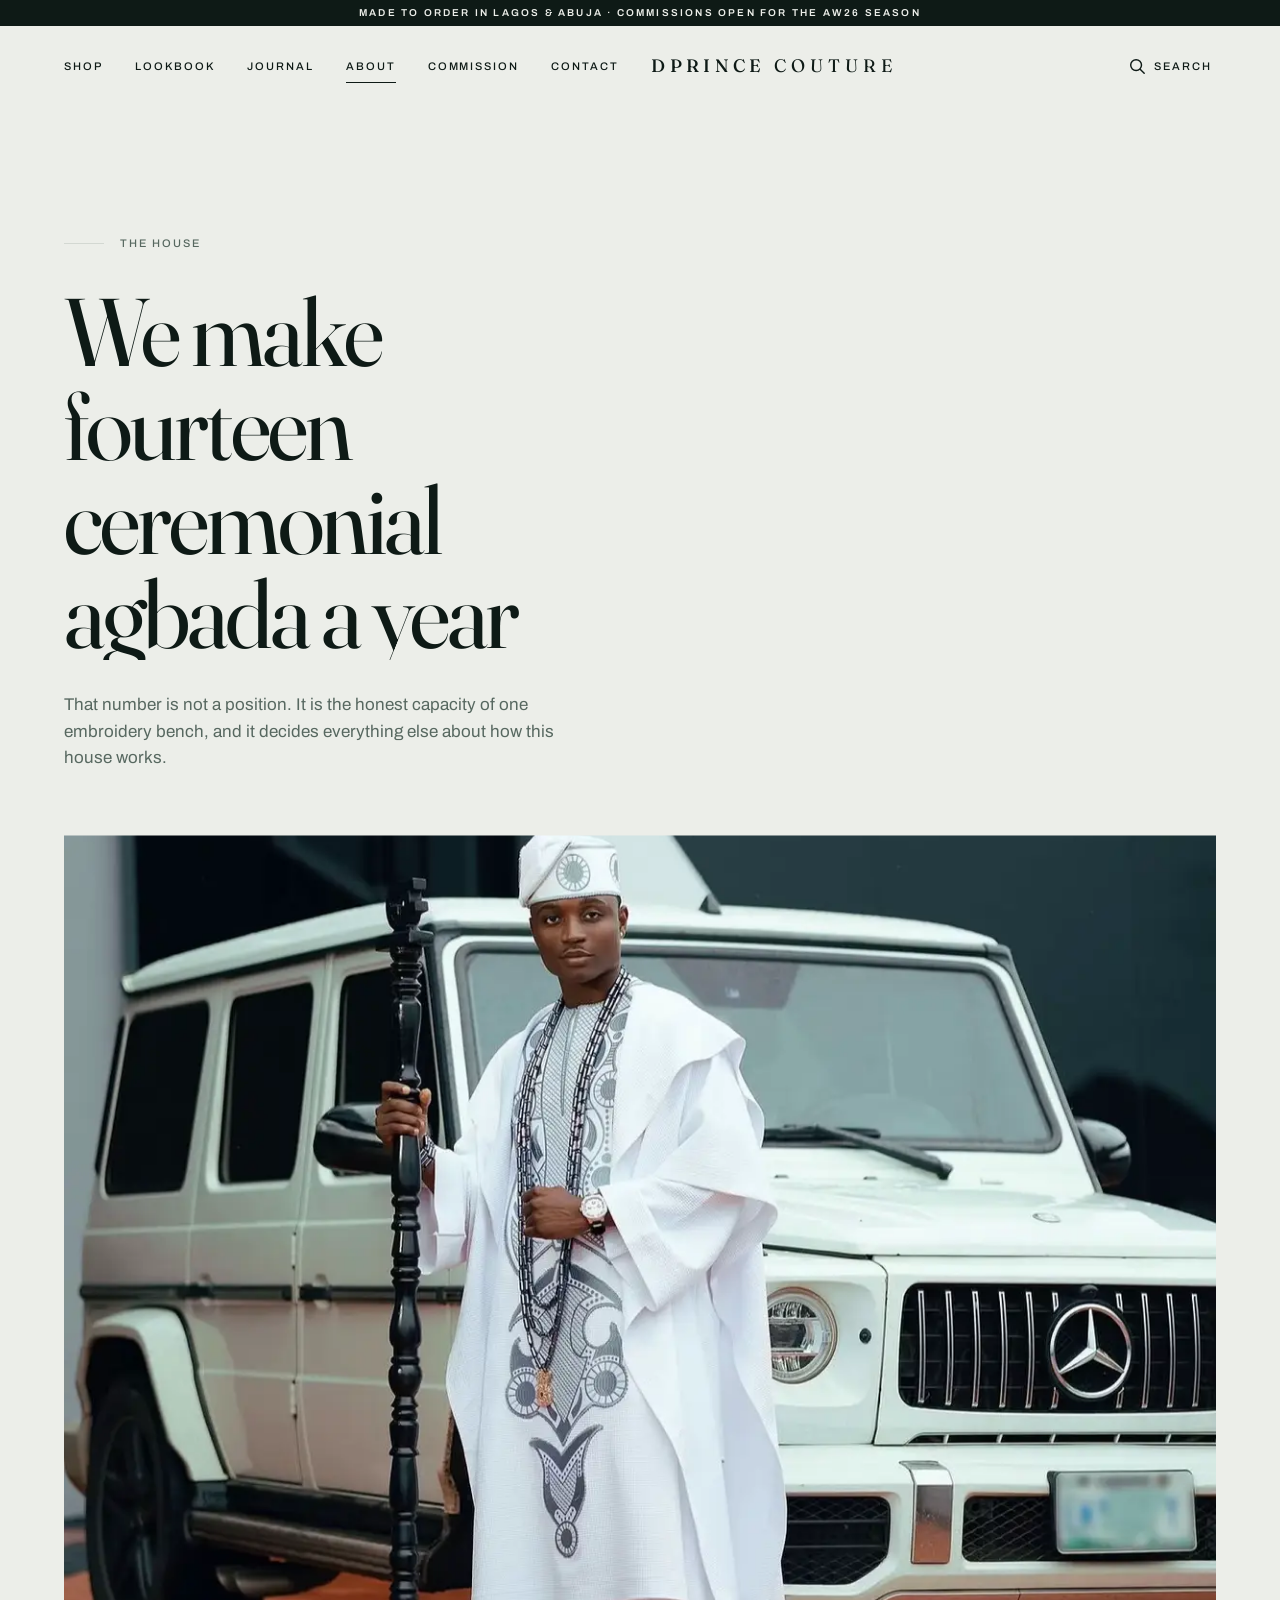
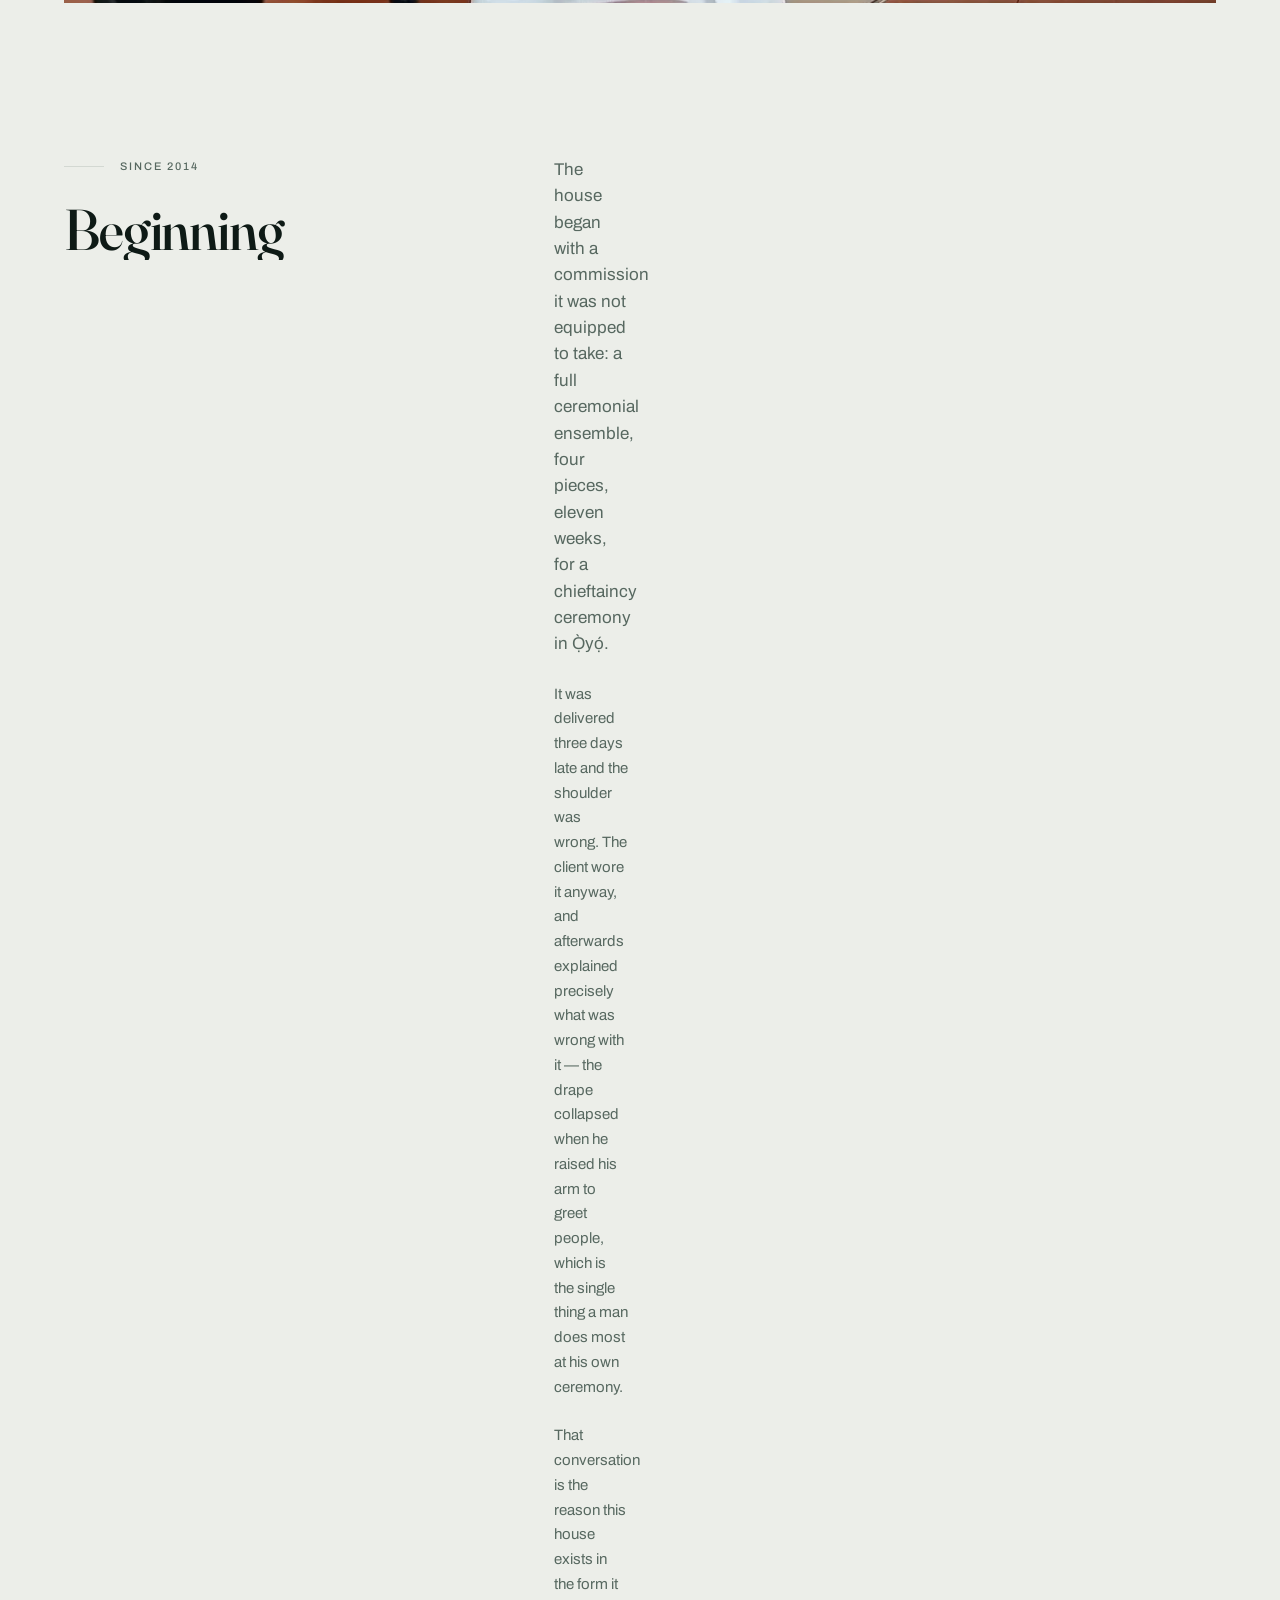
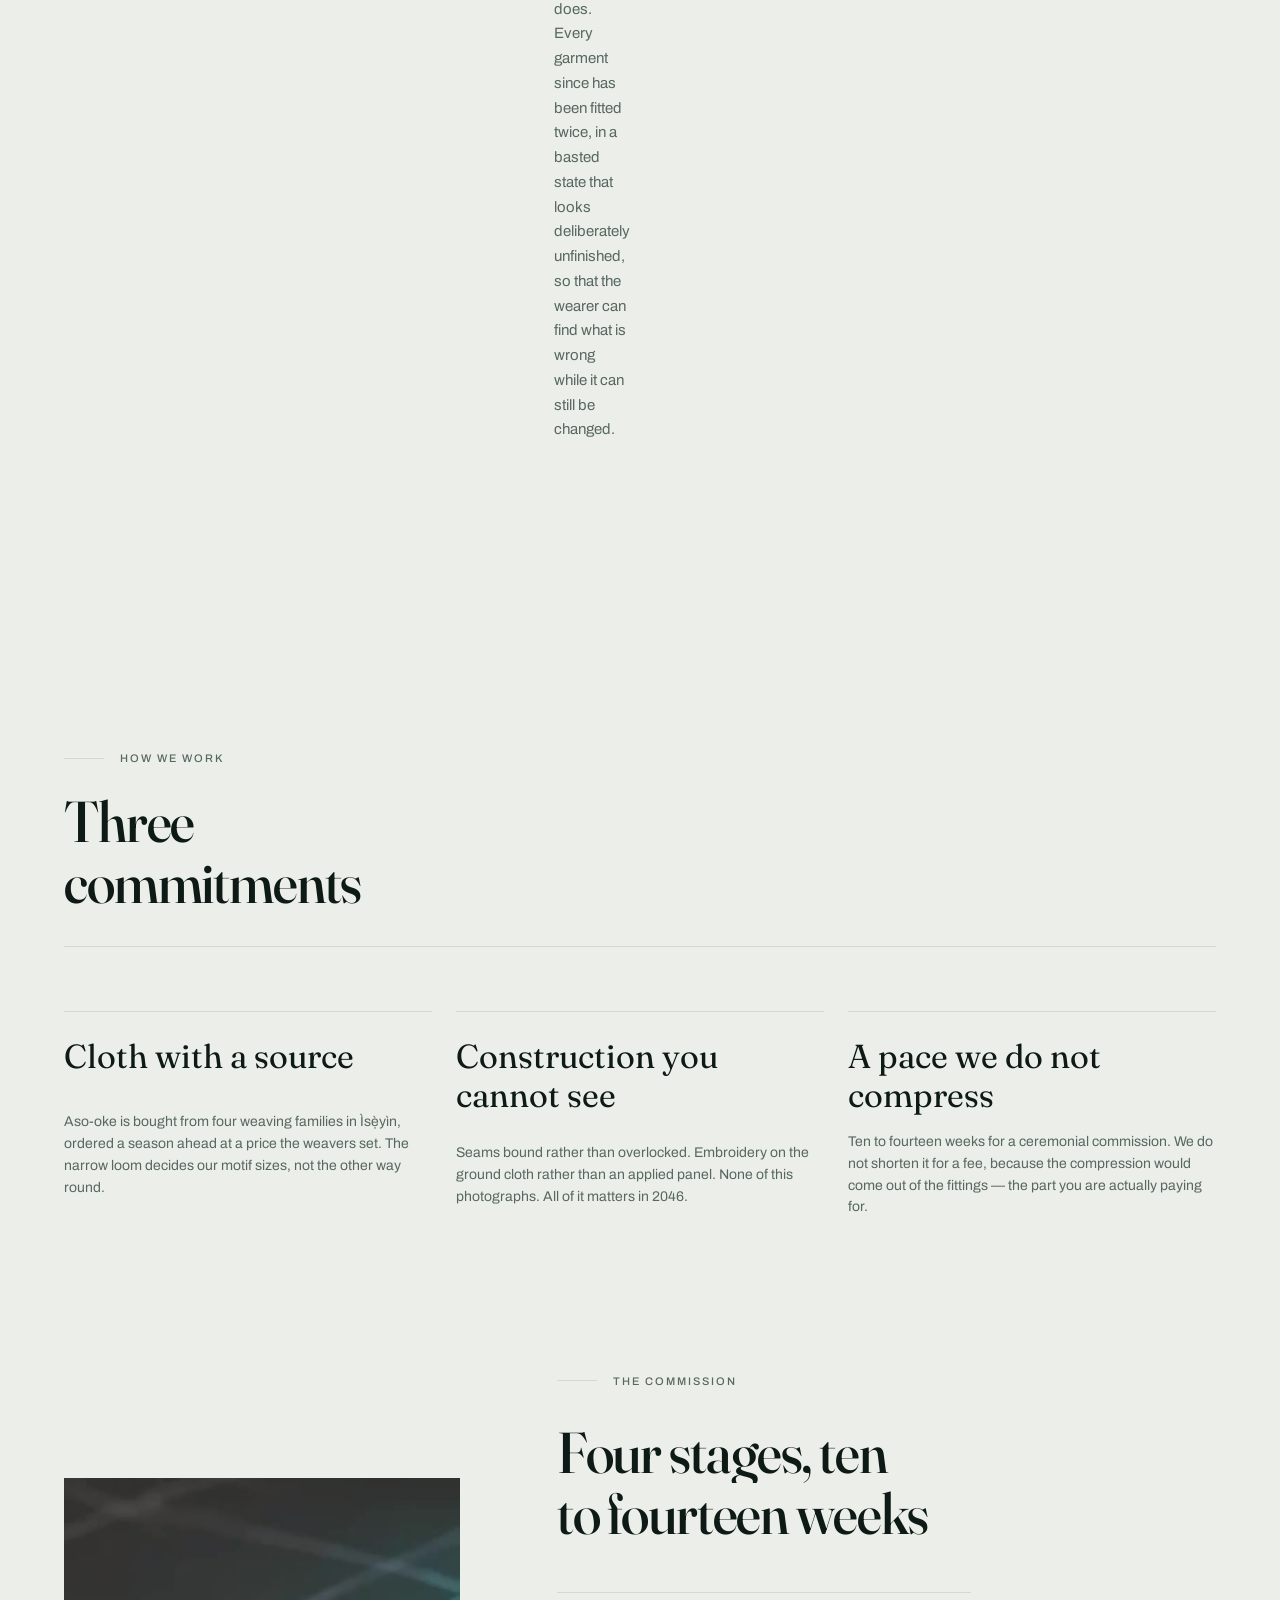
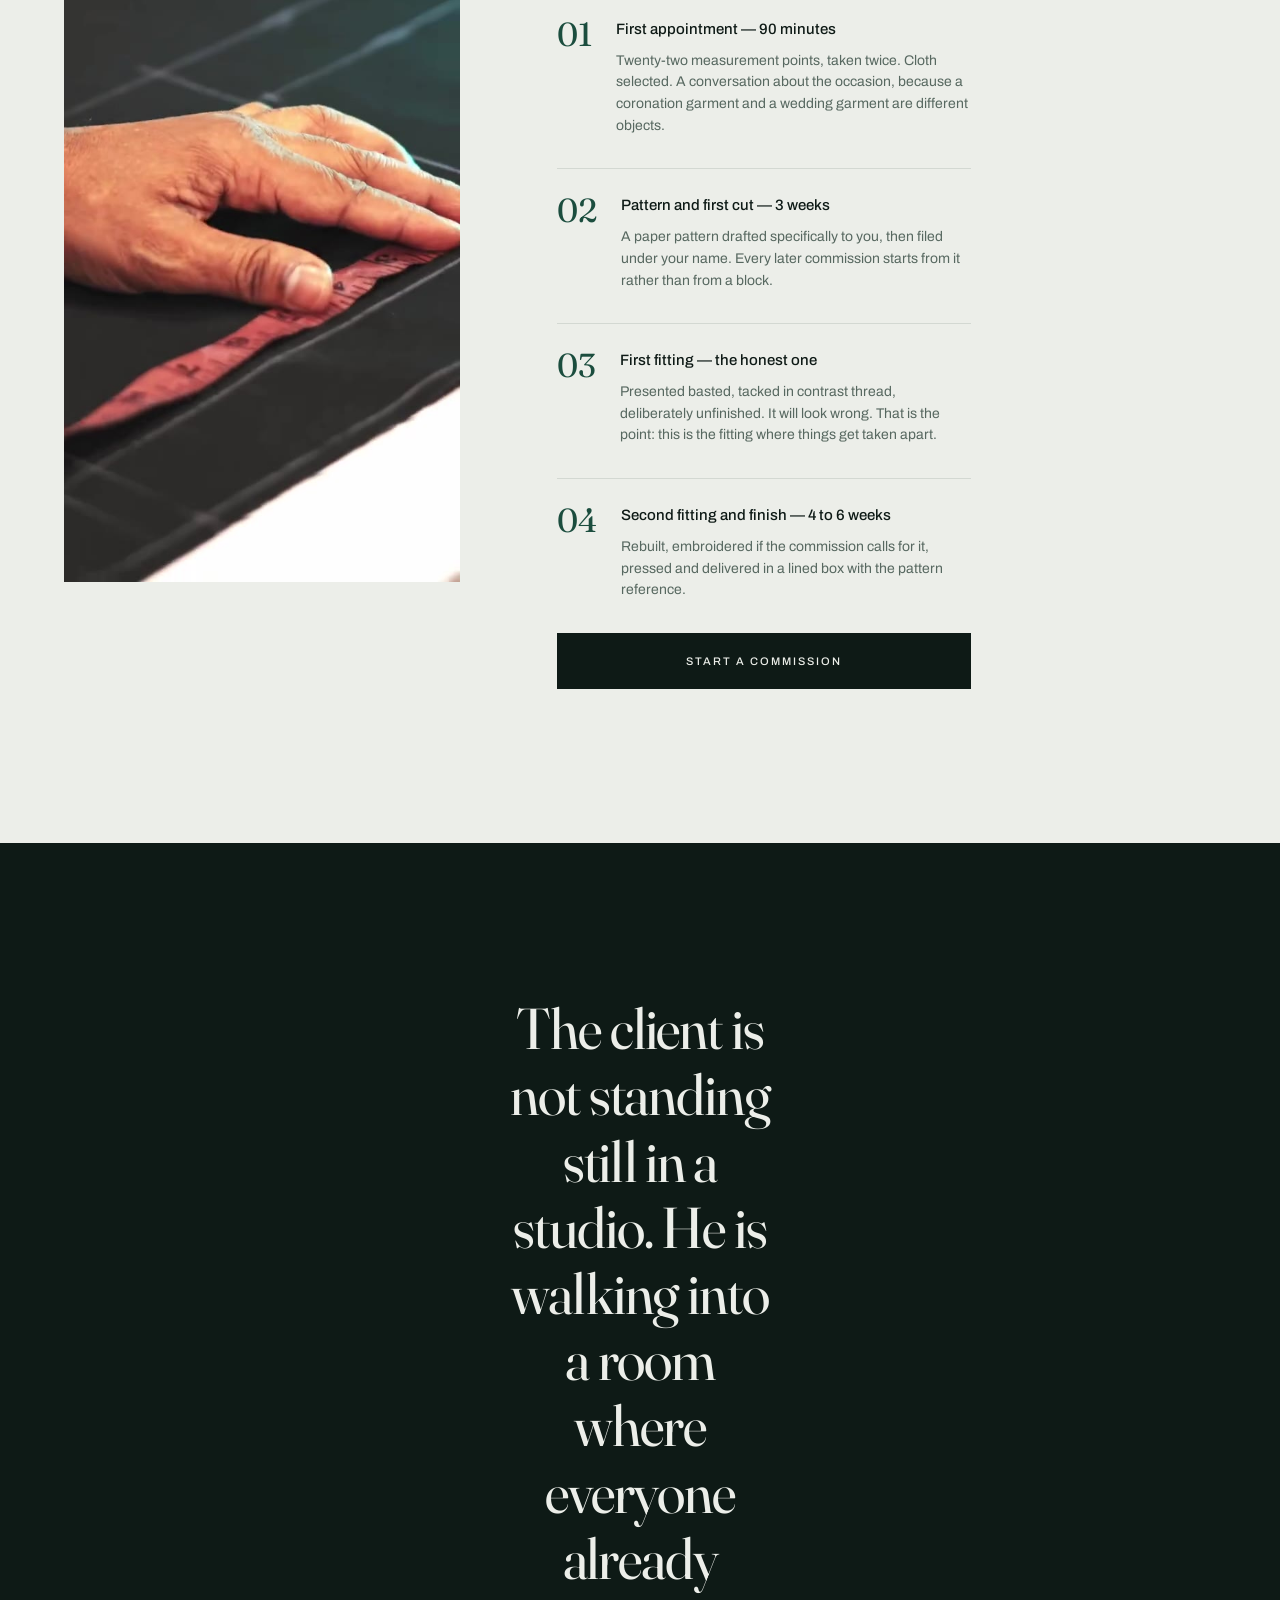
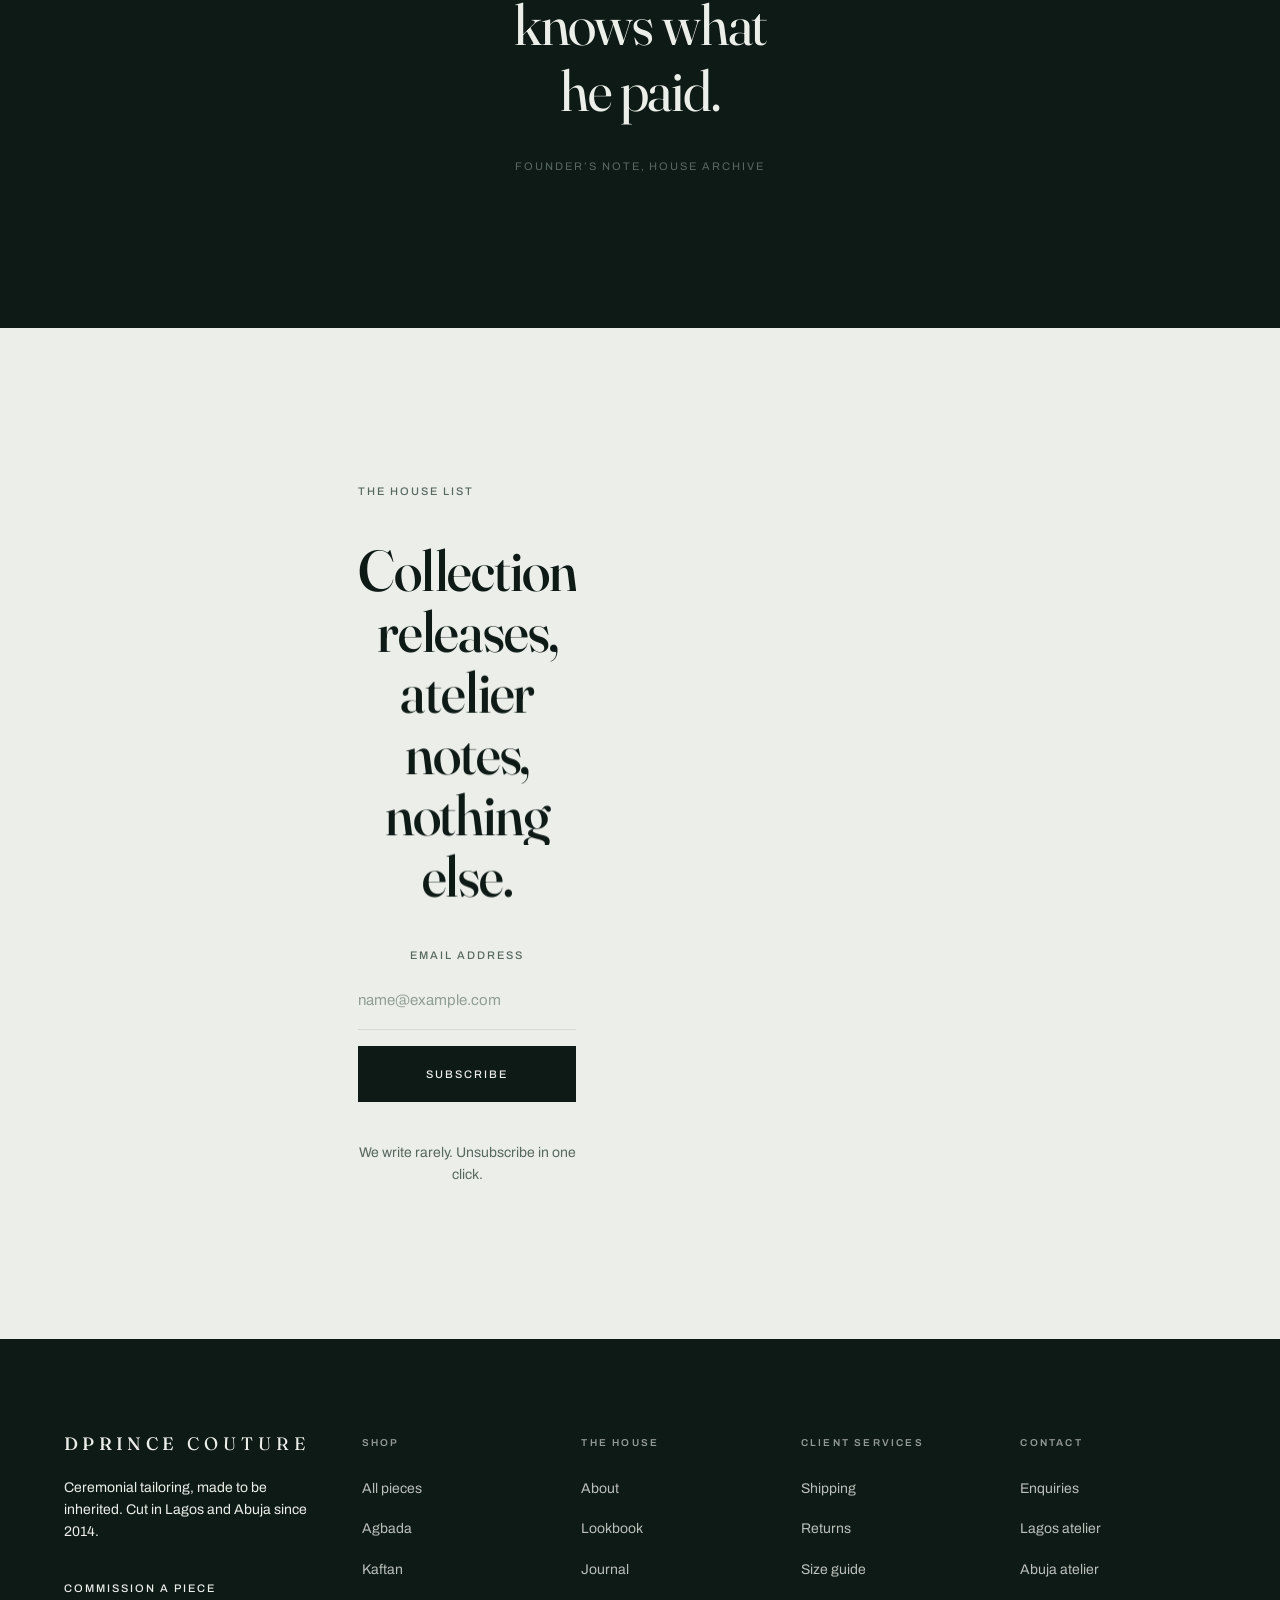
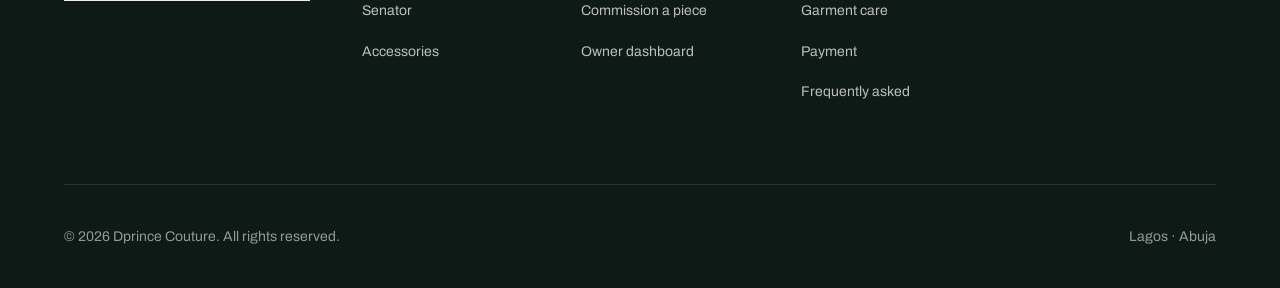
==== commit e20a6811: "Stop card text escaping the panel; make contact reachable from the menu Card text overflowed its car" ====
--- a/about.html
+++ b/about.html
@@ -5,7 +5,7 @@
 <meta name="viewport" content="width=device-width, initial-scale=1">
 <title>About — Dprince Couture</title>
 <meta name="description" content="A tailoring house cutting ceremonial agbada, kaftan and senator dress in Lagos and Abuja since 2014.">
-<meta name="theme-color" content="#F1EDE4">
+<meta name="theme-color" content="#ECEEE9">
 <meta property="og:title" content="About — Dprince Couture">
 <meta property="og:description" content="A tailoring house cutting ceremonial agbada, kaftan and senator dress in Lagos and Abuja since 2014.">
 <meta property="og:type" content="website">
@@ -34,7 +34,7 @@
 <a class="skip-link" href="#main">Skip to content</a>
 
 <div class="announcement">
-  <p>Complimentary nationwide delivery on orders above &#8358;500,000</p>
+  <p>Made to order in Lagos &amp; Abuja &middot; Commissions open for the AW26 season</p>
 </div>
 
 <header class="site-header">
@@ -45,11 +45,12 @@
         <li><a class="nav-link" href="lookbook.html">Lookbook</a></li>
         <li><a class="nav-link" href="journal.html">Journal</a></li>
         <li><a class="nav-link" href="about.html">About</a></li>
-        <li><a class="nav-link" href="booking.html">Booking</a></li>
+        <li><a class="nav-link" href="commission.html">Commission</a></li>
+        <li><a class="nav-link" href="contact.html">Contact</a></li>
       </ul>
       <button type="button" class="menu-toggle" data-menu-toggle
               aria-expanded="false" aria-controls="mobile-menu">
-        <span class="menu-toggle__bars" aria-hidden="true"><span></span><span></span></span>
+        <span class="menu-toggle__bars" aria-hidden="true"><span></span><span></span><span></span></span>
         <span>Menu</span>
       </button>
     </nav>
@@ -57,10 +58,14 @@
     <a class="wordmark" href="index.html" aria-label="Dprince Couture, home">DPRINCE <span>COUTURE</span></a>
 
     <div class="header-utils">
-      <button type="button" class="bag-button" data-cart-open aria-haspopup="dialog">
-        <span aria-hidden="true">Bag</span>
-        <span class="bag-count" data-bag-count aria-hidden="true">0</span>
-        <span class="visually-hidden" data-bag-label>0 items in bag. Open shopping bag.</span>
+      <button type="button" class="header-action" data-search-open
+              aria-expanded="false" aria-controls="search-overlay">
+        <svg viewBox="0 0 20 20" fill="none" aria-hidden="true" focusable="false">
+          <circle cx="9" cy="9" r="6" stroke="currentColor" stroke-width="1.6"/>
+          <path d="M13.5 13.5 18 18" stroke="currentColor" stroke-width="1.6" stroke-linecap="round"/>
+        </svg>
+        <span>Search</span>
+        <span class="visually-hidden">the collection</span>
       </button>
     </div>
   </div>
@@ -77,12 +82,64 @@
       <li><a class="mobile-menu__link" href="lookbook.html">Lookbook</a></li>
       <li><a class="mobile-menu__link" href="journal.html">Journal</a></li>
       <li><a class="mobile-menu__link" href="about.html">About</a></li>
-      <li><a class="mobile-menu__link" href="booking.html">Booking</a></li>
+      <li><a class="mobile-menu__link" href="commission.html">Commission</a></li>
+      <li><a class="mobile-menu__link" href="contact.html">Contact</a></li>
     </ul>
   </nav>
+  <div class="menu-contact">
+    <p class="menu-contact__label">Talk to the atelier</p>
+    <div class="menu-contact__list">
+      <a class="menu-contact__item" href="tel:+2349036961268">
+        <span class="menu-contact__icon" aria-hidden="true">
+          <svg viewBox="0 0 20 20" fill="none">
+            <path d="M4.5 2.5h3l1.5 3.75-2 1.25a10 10 0 0 0 4.5 4.5l1.25-2L16.5 11.5v3a1.5 1.5 0 0 1-1.6 1.5A13.5 13.5 0 0 1 3 4.1 1.5 1.5 0 0 1 4.5 2.5z"
+                  stroke="currentColor" stroke-width="1.4" stroke-linejoin="round"/>
+          </svg>
+        </span>
+        <span class="menu-contact__text">
+          <span class="menu-contact__what">Call the atelier</span>
+          <span class="menu-contact__detail">0903 696 1268</span>
+        </span>
+      </a>
+
+      <a class="menu-contact__item" href="https://wa.me/2349036961268"
+         target="_blank" rel="noopener" data-no-transition>
+        <span class="menu-contact__icon" aria-hidden="true">
+          <svg viewBox="0 0 20 20" fill="none">
+            <path d="M10 2.5a7.5 7.5 0 0 0-6.4 11.4L2.5 17.5l3.7-1.05A7.5 7.5 0 1 0 10 2.5z"
+                  stroke="currentColor" stroke-width="1.4" stroke-linejoin="round"/>
+            <path d="M7.4 7c.2-.5.4-.5.7-.5h.5c.2 0 .4 0 .6.5l.6 1.3c.1.3 0 .5-.1.6l-.4.4c-.1.2-.2.3 0 .6a5.4 5.4 0 0 0 2.3 2c.3.1.5.1.6 0l.5-.5c.2-.2.4-.2.6-.1l1.3.7c.3.2.4.3.4.5 0 .6-.5 1.4-1.3 1.5-.7.1-1.6 0-3.4-1a9.3 9.3 0 0 1-3.2-3.3c-.5-1-.5-1.8-.4-2.3.1-.2.2-.4.2-.4z"
+                  fill="currentColor"/>
+          </svg>
+        </span>
+        <span class="menu-contact__text">
+          <span class="menu-contact__what">WhatsApp</span>
+          <span class="menu-contact__detail">Fastest reply, usually same day</span>
+        </span>
+      </a>
+
+      <a class="menu-contact__item" href="mailto:atelier@dprincecouture.com">
+        <span class="menu-contact__icon" aria-hidden="true">
+          <svg viewBox="0 0 20 20" fill="none">
+            <rect x="2.5" y="4.5" width="15" height="11" stroke="currentColor" stroke-width="1.4"/>
+            <path d="m2.5 5.5 7.5 5 7.5-5" stroke="currentColor" stroke-width="1.4" stroke-linejoin="round"/>
+          </svg>
+        </span>
+        <span class="menu-contact__text">
+          <span class="menu-contact__what">Email</span>
+          <span class="menu-contact__detail">atelier@dprincecouture.com</span>
+        </span>
+      </a>
+    </div>
+  </div>
+
   <div class="mobile-menu__foot">
-    <a class="link small" href="contact.html">Contact the atelier</a>
-    <a class="link small" href="client-services.html">Client services</a>
+    <a class="btn btn--primary btn--block" href="commission.html">Commission a piece</a>
+    <div class="mobile-menu__fine">
+      <a href="client-services.html">Client services</a>
+      <a href="client-services.html#sizing">Size guide</a>
+      <a href="about.html">About the house</a>
+    </div>
   </div>
 </div>
 
@@ -216,7 +273,7 @@
               </div>
             </div>
           </div>
-          <a class="btn btn--primary" href="booking.html">Book an appointment</a>
+          <a class="btn btn--primary" href="commission.html">Start a commission</a>
         </div>
       </div>
     </div>
@@ -263,7 +320,7 @@
       <div class="footer-brand">
         <span class="wordmark">DPRINCE <span>COUTURE</span></span>
         <p class="small">Ceremonial tailoring, made to be inherited. Cut in Lagos and Abuja since 2014.</p>
-        <a class="btn-text" href="booking.html">Book an appointment</a>
+        <a class="btn-text" href="commission.html">Commission a piece</a>
       </div>
 
       <div class="footer-col">
@@ -283,7 +340,8 @@
           <li><a href="about.html">About</a></li>
           <li><a href="lookbook.html">Lookbook</a></li>
           <li><a href="journal.html">Journal</a></li>
-          <li><a href="booking.html">Book an appointment</a></li>
+          <li><a href="commission.html">Commission a piece</a></li>
+          <li><a href="dashboard.html">Owner dashboard</a></li>
         </ul>
       </div>
 
@@ -316,24 +374,21 @@
   </div>
 </footer>
 
-<div class="drawer-backdrop" data-cart-backdrop></div>
-
-<aside class="drawer" data-cart-drawer role="dialog" aria-modal="true"
-       aria-labelledby="drawer-heading" aria-hidden="true">
-  <div class="drawer__head">
-    <h2 class="d4" id="drawer-heading">Your bag</h2>
-    <button type="button" class="icon-btn" data-cart-close aria-label="Close bag">&times;</button>
-  </div>
-  <div class="drawer__body">
-    <ul class="cart-lines" data-cart-lines role="list"></ul>
-    <div data-cart-empty></div>
-  </div>
-  <div class="drawer__foot" data-cart-has-items hidden>
-    <div class="cart-totals" data-cart-totals></div>
-    <a class="btn btn--primary btn--block" href="cart.html">View bag &amp; checkout</a>
-    <button type="button" class="btn btn--ghost btn--block" data-cart-close>Continue shopping</button>
-  </div>
-</aside>
+<div class="search-overlay" id="search-overlay" data-search-overlay
+     role="dialog" aria-modal="true" aria-labelledby="search-heading" aria-hidden="true">
+  <div class="search-overlay__head">
+    <h2 class="label" id="search-heading">Search the collection</h2>
+    <button type="button" class="icon-btn" data-search-close aria-label="Close search">&times;</button>
+  </div>
+  <div class="search-field">
+    <label class="visually-hidden" for="search-input">Search for a style, colour or occasion</label>
+    <input type="search" id="search-input" data-search-input autocomplete="off"
+           placeholder="Agbada, kaftan, black&hellip;" spellcheck="false">
+  </div>
+  <p class="search-meta" data-search-meta aria-live="polite">Type to search the collection</p>
+  <div class="search-suggestions" data-search-suggestions></div>
+  <div class="search-results" data-search-results></div>
+</div>
 
 <script src="assets/vendor/gsap.min.js"></script>
 <script src="assets/vendor/ScrollTrigger.min.js"></script>
--- a/assets/css/tokens.css
+++ b/assets/css/tokens.css
@@ -6,29 +6,33 @@
 
 :root {
   /* ---- Colour -----------------------------------------------------------
-     Sampled from the AW26 campaign photography. Contrast ratios against
-     --bone are noted; anything failing WCAG 2.2 AA for text is marked. */
-  --bone:        #F1EDE4;  /* page ground                                   */
-  --cloth:       #F5F2EB;  /* raised surfaces, drawers, cards               */
-  --ink:         #131313;  /* primary text, footer ground      16.4:1  AAA  */
-  --slate:       #5C5F61;  /* muted text, metadata, prices      5.0:1  AA   */
-  --rule:        #DDD6C8;  /* hairlines, dividers, field underlines         */
-  --clay:        #A4562F;  /* accent, links, focus ring         5.1:1  AA   */
-  --bronze:      #8B5E3C;  /* secondary accent, categories                  */
-  --gold:        #B39055;  /* DECORATIVE ONLY — 2.6:1, never text           */
-  --error:       #8C2F1E;  /* validation                        6.4:1  AA   */
-  --success:     #3F5F45;  /* confirmation                      6.0:1  AA   */
+     Deep emerald, cool bone and antique gold. Emerald carries the ceremonial
+     register without quoting the flag literally, and white, black and
+     marigold garments all sit cleanly against a cool ground.
+
+     Contrast is measured against --bone. Anything that fails WCAG 2.2 AA for
+     text is marked and is restricted to decorative use in the stylesheets. */
+  --bone:        #ECEEE9;  /* page ground, cool paper                       */
+  --cloth:       #F4F6F2;  /* raised surfaces, panels, cards                */
+  --ink:         #0E1A16;  /* primary text, dark sections      15.0:1  AAA  */
+  --emerald:     #1B4D3E;  /* brand accent, links, focus ring   8.1:1  AAA  */
+  --sage:        #576860;  /* muted text, metadata              5.0:1  AA   */
+  --rule:        #D3D8D2;  /* hairlines, dividers, field underlines         */
+  --gold:        #C6A15B;  /* DECORATIVE on light — 2.0:1.                  */
+                           /* Legible as TEXT ON --ink only     7.5:1  AAA  */
+  --error:       #A03328;  /* validation                        5.9:1  AA   */
+  --success:     #2F6B4F;  /* confirmation                      5.6:1  AA   */
 
   /* Product swatch greys — display only, never used for text */
   --swatch-slate: #6B6E70;
 
   /* Alpha helpers */
-  --ink-a08: rgba(19, 19, 19, 0.08);
-  --ink-a16: rgba(19, 19, 19, 0.16);
-  --ink-a60: rgba(19, 19, 19, 0.60);
-  --ink-a88: rgba(19, 19, 19, 0.88);
-  --bone-a12: rgba(241, 237, 228, 0.12);
-  --bone-a60: rgba(241, 237, 228, 0.60);
+  --ink-a08: rgba(14, 26, 22, 0.08);
+  --ink-a16: rgba(14, 26, 22, 0.16);
+  --ink-a60: rgba(14, 26, 22, 0.60);
+  --ink-a88: rgba(14, 26, 22, 0.88);
+  --bone-a12: rgba(236, 238, 233, 0.12);
+  --bone-a60: rgba(236, 238, 233, 0.60);
 
   /* ---- Type families ----------------------------------------------------
      Fraunces replaced Bodoni Moda late in the build: Bodoni Moda ships no
@@ -138,7 +142,7 @@
   --z-base: 1;
   --z-sticky: 40;
   --z-header: 50;
-  --z-drawer: 70;
+  --z-overlay: 70;
   --z-menu: 80;
   --z-cursor: 90;
   --z-transition: 95;
--- a/assets/css/base.css
+++ b/assets/css/base.css
@@ -111,7 +111,7 @@
 .lead {
   font-size: var(--t-lead);
   line-height: var(--lh-lead);
-  color: var(--slate);
+  color: var(--sage);
   max-width: 52ch;
 }
 
@@ -135,8 +135,8 @@
   text-transform: uppercase;
 }
 
-.muted { color: var(--slate); }
-.accent { color: var(--clay); }
+.muted { color: var(--sage); }
+.accent { color: var(--emerald); }
 
 /* An eyebrow label with a leading rule */
 .eyebrow {
@@ -147,7 +147,7 @@
   font-weight: var(--w-medium);
   letter-spacing: var(--ls-label);
   text-transform: uppercase;
-  color: var(--slate);
+  color: var(--sage);
 }
 .eyebrow::before {
   content: '';
@@ -171,7 +171,7 @@
   transition: text-decoration-color var(--dur-fast) var(--ease-out),
               color var(--dur-fast) var(--ease-out);
 }
-.link:hover { text-decoration-color: var(--clay); color: var(--clay); }
+.link:hover { text-decoration-color: var(--emerald); color: var(--emerald); }
 
 /* ---- Focus --------------------------------------------------------------
    Never removed. Clay reads against both the bone ground and the ink footer. */
@@ -179,7 +179,7 @@
 :focus { outline: none; }
 
 :focus-visible {
-  outline: var(--border-thick) solid var(--clay);
+  outline: var(--border-thick) solid var(--emerald);
   outline-offset: 3px;
 }
 
--- a/assets/css/components.css
+++ b/assets/css/components.css
@@ -108,7 +108,9 @@
   gap: var(--s4);
 }
 
-.bag-button {
+/* Header action — search. The house takes commissions rather than orders,
+   so there is no bag; finding a style is the job this control does. */
+.header-action {
   position: relative;
   display: inline-flex;
   align-items: center;
@@ -121,23 +123,94 @@
   font-weight: var(--w-medium);
   letter-spacing: var(--ls-label);
   text-transform: uppercase;
-}
-.bag-count {
-  display: inline-grid;
-  place-items: center;
-  min-width: 1.375rem;
-  height: 1.375rem;
-  padding-inline: 0.3rem;
-  border: var(--border) solid currentColor;
-  border-radius: 50%;
-  font-size: var(--t-micro);
-  font-weight: var(--w-semi);
-  letter-spacing: 0;
-  line-height: 1;
-}
-.bag-count.is-filled { background-color: var(--clay); border-color: var(--clay); color: var(--bone); }
-
-/* Hamburger — hidden until tablet */
+  transition: color var(--dur-fast) var(--ease-out);
+}
+.header-action:hover { color: var(--emerald); }
+.header-action svg { width: 18px; height: 18px; flex: none; }
+
+/* ==========================================================================
+   SEARCH OVERLAY
+   ========================================================================== */
+
+.search-overlay {
+  position: fixed;
+  inset: 0;
+  z-index: var(--z-menu);
+  background-color: var(--bone);
+  padding: var(--s5) var(--margin-x) var(--s8);
+  display: flex;
+  flex-direction: column;
+  visibility: hidden;
+  opacity: 0;
+}
+.search-overlay.is-open { visibility: visible; }
+
+.search-overlay__head {
+  display: flex;
+  align-items: center;
+  justify-content: space-between;
+  gap: var(--s4);
+  min-height: 3rem;
+  margin-block-end: var(--s7);
+}
+
+.search-field {
+  position: relative;
+  border-block-end: var(--border-thick) solid var(--ink);
+  margin-block-end: var(--s5);
+}
+.search-field input {
+  width: 100%;
+  padding: var(--s3) 0;
+  border: 0;
+  background: transparent;
+  font-family: var(--font-display);
+  font-size: clamp(1.75rem, 5vw, 3rem);
+  font-weight: var(--w-display);
+  font-variation-settings: 'opsz' 96;
+  line-height: 1.1;
+  color: var(--ink);
+}
+.search-field input:focus-visible { outline: none; }
+.search-field input::placeholder { color: var(--rule); }
+
+.search-meta {
+  font-size: var(--t-label);
+  letter-spacing: var(--ls-label);
+  text-transform: uppercase;
+  color: var(--sage);
+  margin-block-end: var(--s5);
+}
+
+.search-results {
+  flex: 1;
+  overflow-y: auto;
+  display: grid;
+  grid-template-columns: repeat(4, minmax(0, 1fr));
+  gap: var(--s6) var(--gutter);
+  align-content: start;
+}
+
+.search-suggestions { display: flex; flex-wrap: wrap; gap: var(--s2); }
+.search-suggestion {
+  min-height: var(--tap-min);
+  padding-inline: var(--s3);
+  border: var(--border) solid var(--rule);
+  font-size: var(--t-label);
+  letter-spacing: var(--ls-label);
+  text-transform: uppercase;
+  color: var(--sage);
+  transition: border-color var(--dur-fast) var(--ease-out), color var(--dur-fast) var(--ease-out);
+}
+.search-suggestion:hover { border-color: var(--ink); color: var(--ink); }
+
+@media (max-width: 1023px) { .search-results { grid-template-columns: repeat(3, minmax(0, 1fr)); } }
+@media (max-width: 767px)  { .search-results { grid-template-columns: repeat(2, minmax(0, 1fr)); } }
+
+/* Hamburger — hidden until tablet.
+   Three bars at 2px, not two at 1px: hairline rules read as decoration on a
+   phone screen and get missed entirely. This is a control, so it is drawn
+   like one. */
 .menu-toggle {
   display: none;
   align-items: center;
@@ -152,18 +225,28 @@
 .menu-toggle__bars {
   display: grid;
   gap: 5px;
-  width: 22px;
+  width: 24px;
+  flex: none;
 }
 .menu-toggle__bars span {
   display: block;
-  height: 1px;
+  height: 2px;
   background-color: currentColor;
   transition: transform var(--dur-fast) var(--ease-out),
               opacity var(--dur-fast) var(--ease-out);
 }
+/* Middle bar shortens on hover — a small sign the control is live */
+@media (hover: hover) and (pointer: fine) {
+  .menu-toggle:hover .menu-toggle__bars span:nth-child(2) { transform: scaleX(0.6); transform-origin: left; }
+}
 
 /* ==========================================================================
    MOBILE MENU
+
+   The menu is where a phone visitor goes when they want something specific,
+   and for a tailoring house that is usually "how do I reach you". Contact is
+   therefore a first-class block with real tap targets — call, WhatsApp, email
+   — not a line of small print at the bottom.
    ========================================================================== */
 
 .mobile-menu {
@@ -173,9 +256,11 @@
   background-color: var(--bone);
   display: flex;
   flex-direction: column;
-  padding: var(--s5) var(--margin-x) var(--s8);
+  padding: var(--s4) var(--margin-x) var(--s6);
   transform: translateX(100%);
   visibility: hidden;
+  overflow-y: auto;
+  overscroll-behavior: contain;
 }
 .mobile-menu.is-open { visibility: visible; }
 
@@ -184,31 +269,102 @@
   align-items: center;
   justify-content: space-between;
   min-height: 3rem;
-  margin-block-end: var(--s8);
+  margin-block-end: var(--s5);
+  flex: none;
 }
 
 .mobile-menu__list {
   list-style: none;
   display: grid;
-  gap: var(--s2);
+  flex: none;
 }
 .mobile-menu__link {
   display: block;
   padding-block: var(--s3);
   font-family: var(--font-display);
-  font-size: clamp(2rem, 9vw, 3rem);
+  font-size: clamp(1.5rem, 6.5vw, 2.25rem);
   font-weight: var(--w-display);
   font-variation-settings: 'opsz' 96;
-  line-height: 1.1;
+  line-height: 1.15;
   letter-spacing: var(--ls-d3);
   border-block-end: var(--border) solid var(--rule);
 }
+.mobile-menu__link[aria-current='page'] { color: var(--emerald); }
+
+/* ---- Contact block ------------------------------------------------------ */
+
+.menu-contact {
+  margin-block-start: var(--s6);
+  flex: none;
+}
+.menu-contact__label {
+  font-size: var(--t-label);
+  font-weight: var(--w-medium);
+  letter-spacing: var(--ls-label);
+  text-transform: uppercase;
+  color: var(--sage);
+  margin-block-end: var(--s3);
+}
+.menu-contact__list { display: grid; gap: var(--s2); }
+
+.menu-contact__item {
+  display: flex;
+  align-items: center;
+  gap: var(--s3);
+  min-height: 3.5rem;
+  padding: var(--s2) var(--s3);
+  border: var(--border) solid var(--rule);
+  background-color: var(--cloth);
+  transition: border-color var(--dur-fast) var(--ease-out),
+              background-color var(--dur-fast) var(--ease-out);
+}
+.menu-contact__item:hover,
+.menu-contact__item:focus-visible { border-color: var(--emerald); }
+
+.menu-contact__icon {
+  display: grid;
+  place-items: center;
+  width: 2rem;
+  height: 2rem;
+  flex: none;
+  color: var(--emerald);
+}
+.menu-contact__icon svg { width: 20px; height: 20px; }
+
+.menu-contact__text { display: grid; gap: 1px; min-width: 0; }
+.menu-contact__what {
+  font-size: var(--t-label);
+  font-weight: var(--w-medium);
+  letter-spacing: var(--ls-label);
+  text-transform: uppercase;
+}
+.menu-contact__detail {
+  font-size: var(--t-small);
+  color: var(--sage);
+  overflow: hidden;
+  text-overflow: ellipsis;
+  white-space: nowrap;
+}
+
 .mobile-menu__foot {
-  margin-block-start: auto;
-  padding-block-start: var(--s7);
+  margin-block-start: var(--s6);
+  padding-block-start: var(--s5);
+  border-block-start: var(--border) solid var(--rule);
   display: grid;
   gap: var(--s3);
-}
+  flex: none;
+}
+.mobile-menu__fine {
+  display: flex;
+  flex-wrap: wrap;
+  gap: var(--s2) var(--s4);
+  font-size: var(--t-small);
+  color: var(--sage);
+}
+.mobile-menu__fine a { text-decoration: underline; text-underline-offset: 0.3em;
+  text-decoration-color: var(--rule); min-height: var(--tap-min);
+  display: inline-flex; align-items: center; }
+.mobile-menu__fine a:hover { color: var(--ink); text-decoration-color: var(--ink); }
 
 /* ==========================================================================
    BUTTONS
@@ -237,7 +393,7 @@
 }
 
 .btn--primary { background-color: var(--ink); color: var(--bone); border-color: var(--ink); }
-.btn--primary:hover:not(:disabled) { background-color: var(--clay); border-color: var(--clay); }
+.btn--primary:hover:not(:disabled) { background-color: var(--emerald); border-color: var(--emerald); }
 
 .btn--secondary { background-color: transparent; color: var(--ink); border-color: var(--ink); }
 .btn--secondary:hover:not(:disabled) { background-color: var(--ink); color: var(--bone); }
@@ -297,9 +453,9 @@
   font-weight: var(--w-medium);
   letter-spacing: var(--ls-label);
   text-transform: uppercase;
-  color: var(--slate);
-}
-.field__label .req { color: var(--clay); }
+  color: var(--sage);
+}
+.field__label .req { color: var(--emerald); }
 
 .field__control {
   width: 100%;
@@ -313,21 +469,21 @@
   color: var(--ink);
   transition: border-color var(--dur-fast) var(--ease-out);
 }
-.field__control::placeholder { color: var(--slate); opacity: 0.6; }
-.field__control:hover { border-block-end-color: var(--slate); }
+.field__control::placeholder { color: var(--sage); opacity: 0.6; }
+.field__control:hover { border-block-end-color: var(--sage); }
 .field__control:focus-visible {
   border-block-end-width: var(--border-thick);
   border-block-end-color: var(--ink);
   outline: none;
 }
 /* Keyboard focus still needs a visible ring for users who miss the underline */
-.field__control:focus-visible { box-shadow: 0 2px 0 0 var(--clay); }
+.field__control:focus-visible { box-shadow: 0 2px 0 0 var(--emerald); }
 
 textarea.field__control { min-height: 8rem; resize: vertical; line-height: var(--lh-body); }
 
 select.field__control {
   appearance: none;
-  background-image: url("data:image/svg+xml,%3Csvg xmlns='http://www.w3.org/2000/svg' width='12' height='8' viewBox='0 0 12 8'%3E%3Cpath d='M1 1l5 5 5-5' fill='none' stroke='%235C5F61' stroke-width='1.2'/%3E%3C/svg%3E");
+  background-image: url("data:image/svg+xml,%3Csvg xmlns='http://www.w3.org/2000/svg' width='12' height='8' viewBox='0 0 12 8'%3E%3Cpath d='M1 1l5 5 5-5' fill='none' stroke='%23576860' stroke-width='1.2'/%3E%3C/svg%3E");
   background-repeat: no-repeat;
   background-position: right var(--s1) center;
   padding-inline-end: var(--s5);
@@ -370,7 +526,7 @@
   cursor: pointer;
   flex: none;
 }
-.field--check label { font-size: var(--t-small); line-height: var(--lh-lead); color: var(--slate); }
+.field--check label { font-size: var(--t-small); line-height: var(--lh-lead); color: var(--sage); }
 
 /* Radio cards — sizes, appointment types */
 .radio-cards { display: flex; flex-wrap: wrap; gap: var(--s2); }
@@ -400,14 +556,14 @@
               background-color var(--dur-fast) var(--ease-out),
               color var(--dur-fast) var(--ease-out);
 }
-.radio-card input:hover + .radio-card__face { border-color: var(--slate); }
+.radio-card input:hover + .radio-card__face { border-color: var(--sage); }
 .radio-card input:checked + .radio-card__face {
   background-color: var(--ink);
   border-color: var(--ink);
   color: var(--bone);
 }
 .radio-card input:focus-visible + .radio-card__face {
-  outline: var(--border-thick) solid var(--clay);
+  outline: var(--border-thick) solid var(--emerald);
   outline-offset: 3px;
 }
 .radio-card input:disabled + .radio-card__face {
@@ -431,7 +587,7 @@
   font-size: var(--t-small);
   letter-spacing: 0;
   text-transform: none;
-  color: var(--slate);
+  color: var(--sage);
   font-weight: var(--w-body);
 }
 .radio-card--wide input:checked + .radio-card__face .radio-card__meta { color: var(--bone-a60); }
@@ -462,9 +618,24 @@
 
 /* ==========================================================================
    PRODUCT CARD
-   ========================================================================== */
-
-.product-card { position: relative; display: grid; gap: var(--s3); }
+
+   Each image is mounted on a cloth panel with a margin, like a plate in a
+   museum catalogue. The supplied photography has wildly inconsistent
+   backgrounds — studio walls, living rooms, tripods — and a full-bleed grid
+   makes that read as carelessness. A consistent mount makes it read as a
+   catalogue instead, which is the house's reference anyway.
+   ========================================================================== */
+
+.product-card {
+  position: relative;
+  display: flex;
+  flex-direction: column;
+  background-color: var(--cloth);
+  border: var(--border) solid var(--rule);
+  padding: var(--s3);
+  transition: border-color var(--dur-base) var(--ease-out),
+              background-color var(--dur-base) var(--ease-out);
+}
 
 .product-card__media {
   position: relative;
@@ -483,16 +654,39 @@
 }
 .product-card__img--hover { opacity: 0; }
 
+/* Hover affordance — says what the card does, since nothing here is "buy" */
+.product-card__action {
+  position: absolute;
+  inset-inline: 0;
+  bottom: 0;
+  padding: var(--s3);
+  background: linear-gradient(to top, var(--ink-a88), transparent);
+  color: var(--bone);
+  font-size: var(--t-micro);
+  font-weight: var(--w-semi);
+  letter-spacing: var(--ls-micro);
+  text-transform: uppercase;
+  opacity: 0;
+  transform: translateY(8px);
+  transition: opacity var(--dur-base) var(--ease-out),
+              transform var(--dur-base) var(--ease-out);
+}
+
 @media (hover: hover) and (pointer: fine) {
-  .product-card:hover .product-card__img--hover { opacity: 1; transform: scale(1.03); }
-  .product-card:hover .product-card__img--main { transform: scale(1.03); }
+  .product-card:hover { border-color: var(--emerald); }
+  .product-card:hover .product-card__img--hover { opacity: 1; transform: scale(1.04); }
+  .product-card:hover .product-card__img--main { transform: scale(1.04); }
+  .product-card:hover .product-card__action { opacity: 1; transform: translateY(0); }
   .product-card:hover .product-card__name { text-decoration-color: var(--ink); }
 }
+/* Keyboard users get the same affordance the mouse gets */
+.product-card:focus-within { border-color: var(--emerald); }
+.product-card:focus-within .product-card__action { opacity: 1; transform: translateY(0); }
 
 .product-card__badge {
   position: absolute;
-  top: var(--s3);
-  left: var(--s3);
+  top: var(--s2);
+  left: var(--s2);
   z-index: 2;
   padding: var(--s1) var(--s2);
   background-color: var(--bone);
@@ -502,31 +696,63 @@
   letter-spacing: var(--ls-micro);
   text-transform: uppercase;
 }
-
-.product-card__body { display: grid; gap: var(--s1); }
+.product-card__badge--own { background-color: var(--emerald); color: var(--bone); }
+
+.product-card__body {
+  display: grid;
+  gap: var(--s1);
+  padding: var(--s4) var(--s1) var(--s1);
+  /* Grid items default to min-width:auto, so a wide price row would push the
+     whole body past the card edge rather than shrink. */
+  min-width: 0;
+}
 
 .product-card__name {
   font-size: var(--t-body);
   font-weight: var(--w-medium);
   line-height: 1.35;
+  /* Two lines are reserved whether or not the name needs them, so a long
+     title never drops its own card's price out of line with the row. */
+  min-height: calc(1.35em * 2);
   text-decoration: underline;
   text-decoration-color: transparent;
   text-underline-offset: 0.25em;
   text-decoration-thickness: 1px;
   transition: text-decoration-color var(--dur-fast) var(--ease-out);
 }
-/* The whole card is clickable, but only the name is the accessible link */
+/* Whole card is clickable; only the name is the accessible link */
 .product-card__link::after { content: ''; position: absolute; inset: 0; z-index: 1; }
 
+/* Colour above price, at every width. Side by side looks tidier on a wide
+   card, but the constraint is card width, not screen width: a 3-column tablet
+   grid leaves ~182px and "Ebonised iroko" + "From ₦340,000" needs ~199px, so
+   the price overhung the panel. Stacking is the only layout that holds at
+   every column count, and it keeps all cards exactly the same height. */
 .product-card__meta {
-  display: flex;
-  align-items: baseline;
-  justify-content: space-between;
-  gap: var(--s3);
+  display: grid;
+  justify-items: start;
+  gap: 2px;
   font-size: var(--t-small);
-  color: var(--slate);
-}
-.product-card__price { font-variant-numeric: tabular-nums; }
+  color: var(--sage);
+}
+/* The colour is the flexible half and truncates; the price never wraps and
+   never shrinks. Without this a long colour name wraps to a second line,
+   which used to push one card's text out of step with the rest of its row. */
+.product-card__meta > * { min-width: 0; }
+
+.product-card__colour {
+  min-width: 0;
+  max-width: 100%;
+  overflow: hidden;
+  text-overflow: ellipsis;
+  white-space: nowrap;
+}
+/* Made to order, so every figure is a starting point, never a checkout price */
+.product-card__price {
+  font-variant-numeric: tabular-nums;
+  white-space: nowrap;
+  color: var(--ink);
+}
 
 /* ==========================================================================
    FILTER BAR
@@ -552,7 +778,7 @@
   font-weight: var(--w-medium);
   letter-spacing: var(--ls-label);
   text-transform: uppercase;
-  color: var(--slate);
+  color: var(--sage);
   transition: color var(--dur-fast) var(--ease-out),
               border-color var(--dur-fast) var(--ease-out);
 }
@@ -560,7 +786,7 @@
 .filter-chip[aria-pressed='true'] { color: var(--ink); border-block-end-color: var(--ink); }
 
 .filter-meta { display: flex; align-items: center; gap: var(--s4); }
-.result-count { font-size: var(--t-small); color: var(--slate); font-variant-numeric: tabular-nums; }
+.result-count { font-size: var(--t-small); color: var(--sage); font-variant-numeric: tabular-nums; }
 
 .sort-select {
   min-height: var(--tap-min);
@@ -573,7 +799,7 @@
   letter-spacing: var(--ls-label);
   text-transform: uppercase;
   appearance: none;
-  background-image: url("data:image/svg+xml,%3Csvg xmlns='http://www.w3.org/2000/svg' width='12' height='8' viewBox='0 0 12 8'%3E%3Cpath d='M1 1l5 5 5-5' fill='none' stroke='%23131313' stroke-width='1.2'/%3E%3C/svg%3E");
+  background-image: url("data:image/svg+xml,%3Csvg xmlns='http://www.w3.org/2000/svg' width='12' height='8' viewBox='0 0 12 8'%3E%3Cpath d='M1 1l5 5 5-5' fill='none' stroke='%230E1A16' stroke-width='1.2'/%3E%3C/svg%3E");
   background-repeat: no-repeat;
   background-position: right center;
   cursor: pointer;
@@ -588,46 +814,23 @@
 }
 
 /* ==========================================================================
-   CART DRAWER
-   ========================================================================== */
-
-.drawer-backdrop {
-  position: fixed;
-  inset: 0;
-  z-index: var(--z-drawer);
-  background-color: var(--ink-a60);
-  opacity: 0;
-  visibility: hidden;
-}
-.drawer-backdrop.is-open { visibility: visible; }
-
-.drawer {
-  position: fixed;
-  top: 0;
-  right: 0;
-  bottom: 0;
-  z-index: calc(var(--z-drawer) + 1);
-  width: min(30rem, 100vw);
+   NOTICE — used wherever the site must state a limit plainly
+   (demo-mode form delivery, browser-only dashboard storage)
+   ========================================================================== */
+
+.notice {
+  padding: var(--s4);
+  border: var(--border) solid var(--rule);
+  border-left: 3px solid var(--emerald);
   background-color: var(--cloth);
-  box-shadow: var(--shadow-overlay);
-  display: flex;
-  flex-direction: column;
-  transform: translateX(100%);
-  visibility: hidden;
-}
-.drawer.is-open { visibility: visible; }
-
-.drawer__head {
-  display: flex;
-  align-items: center;
-  justify-content: space-between;
-  gap: var(--s4);
-  padding: var(--s5) var(--s5) var(--s4);
-  border-block-end: var(--border) solid var(--rule);
-}
-.drawer__body { flex: 1; overflow-y: auto; padding: var(--s5); }
-.drawer__foot { padding: var(--s5); border-block-start: var(--border) solid var(--rule); display: grid; gap: var(--s4); }
-
+  font-size: var(--t-small);
+  line-height: var(--lh-lead);
+  color: var(--sage);
+}
+.notice strong { color: var(--ink); font-weight: var(--w-medium); }
+.notice--warn { border-left-color: var(--gold); }
+
+/* Icon button — overlay closers */
 .icon-btn {
   display: grid;
   place-items: center;
@@ -637,64 +840,7 @@
   line-height: 1;
   transition: color var(--dur-fast) var(--ease-out);
 }
-.icon-btn:hover { color: var(--clay); }
-
-/* Cart line item — shared by drawer and cart page */
-.cart-line {
-  display: grid;
-  grid-template-columns: 5rem 1fr;
-  gap: var(--s4);
-  padding-block: var(--s4);
-  border-block-end: var(--border) solid var(--rule);
-}
-.cart-line:first-child { padding-block-start: 0; }
-.cart-line__media { aspect-ratio: var(--ar-product); background-color: var(--rule); overflow: hidden; }
-.cart-line__media img { width: 100%; height: 100%; object-fit: cover; }
-.cart-line__body { display: grid; gap: var(--s2); align-content: start; }
-.cart-line__top { display: flex; justify-content: space-between; gap: var(--s3); align-items: baseline; }
-.cart-line__name { font-size: var(--t-small); font-weight: var(--w-medium); line-height: 1.4; }
-.cart-line__price { font-size: var(--t-small); font-variant-numeric: tabular-nums; white-space: nowrap; }
-.cart-line__meta { font-size: var(--t-small); color: var(--slate); }
-.cart-line__actions { display: flex; align-items: center; justify-content: space-between; gap: var(--s3); }
-.cart-line__remove {
-  font-size: var(--t-label);
-  letter-spacing: var(--ls-label);
-  text-transform: uppercase;
-  color: var(--slate);
-  text-decoration: underline;
-  text-underline-offset: 0.3em;
-  text-decoration-color: var(--rule);
-  min-height: var(--tap-min);
-}
-.cart-line__remove:hover { color: var(--error); text-decoration-color: var(--error); }
-
-.cart-totals { display: grid; gap: var(--s2); }
-.cart-total-row {
-  display: flex;
-  justify-content: space-between;
-  gap: var(--s3);
-  font-size: var(--t-small);
-  color: var(--slate);
-}
-.cart-total-row--grand {
-  padding-block-start: var(--s3);
-  border-block-start: var(--border) solid var(--rule);
-  color: var(--ink);
-  font-size: var(--t-body);
-  font-weight: var(--w-medium);
-}
-.cart-total-row span:last-child { font-variant-numeric: tabular-nums; }
-
-/* The frontend/production boundary — stated plainly, never disguised */
-.checkout-notice {
-  padding: var(--s4);
-  border: var(--border) solid var(--rule);
-  background-color: var(--bone);
-  font-size: var(--t-small);
-  line-height: var(--lh-lead);
-  color: var(--slate);
-}
-.checkout-notice strong { color: var(--ink); font-weight: var(--w-medium); }
+.icon-btn:hover { color: var(--emerald); }
 
 /* ==========================================================================
    ACCORDION
@@ -718,7 +864,7 @@
   text-transform: uppercase;
   transition: color var(--dur-fast) var(--ease-out);
 }
-.accordion__trigger:hover { color: var(--clay); }
+.accordion__trigger:hover { color: var(--emerald); }
 
 .accordion__icon { position: relative; width: 12px; height: 12px; flex: none; }
 .accordion__icon::before,
@@ -733,7 +879,7 @@
 .accordion__trigger[aria-expanded='true'] .accordion__icon::after { transform: translateX(-50%) scaleY(0); }
 
 .accordion__panel { overflow: hidden; height: 0; }
-.accordion__inner { padding-block-end: var(--s5); font-size: var(--t-body); line-height: var(--lh-body); color: var(--slate); max-width: 60ch; }
+.accordion__inner { padding-block-end: var(--s5); font-size: var(--t-body); line-height: var(--lh-body); color: var(--sage); max-width: 60ch; }
 
 /* ==========================================================================
    NEWSLETTER
@@ -886,9 +1032,13 @@
 .announcer {
   position: fixed;
   bottom: var(--s5);
-  left: 50%;
-  transform: translateX(-50%);
-  z-index: var(--z-drawer);
+  /* Centred without a transform on purpose: GSAP animates this element's y,
+     and it would parse a translateX(-50%) into a cached pixel x taken from the
+     first toast's width — leaving later, differently-sized toasts off-centre. */
+  inset-inline: 0;
+  margin-inline: auto;
+  width: max-content;
+  z-index: var(--z-menu);
   padding: var(--s3) var(--s5);
   background-color: var(--ink);
   color: var(--bone);
@@ -911,7 +1061,7 @@
   .footer-brand { grid-column: span 2; }
 }
 
-@media (max-width: 900px) {
+@media (max-width: 1023px) {
   .nav-list { display: none; }
   .menu-toggle { display: inline-flex; }
   .header-inner { grid-template-columns: auto 1fr auto; }
@@ -930,18 +1080,23 @@
   .header-inner .wordmark { font-size: 0.8125rem; letter-spacing: 0.14em; }
   .header-inner .wordmark span { letter-spacing: 0.16em; }
 
-  .menu-toggle > span:not(.menu-toggle__bars) { position: absolute; width: 1px; height: 1px;
-    padding: 0; margin: -1px; overflow: hidden; clip-path: inset(50%); white-space: nowrap; }
   .menu-toggle { justify-content: flex-start; }
-
-  .bag-button > span[aria-hidden='true']:not(.bag-count) { position: absolute; width: 1px; height: 1px;
-    padding: 0; margin: -1px; overflow: hidden; clip-path: inset(50%); white-space: nowrap; }
-  .bag-button { justify-content: flex-end; }
-
-  .drawer { width: 100vw; }
+  .header-action { justify-content: flex-end; }
+
+  /* Below 480px the wordmark needs the room, so the button labels drop to
+     visually-hidden. The bars and the search glyph still read clearly. */
+  @media (max-width: 479px) {
+    .menu-toggle > span:not(.menu-toggle__bars),
+    .header-action > span:not(.visually-hidden) {
+      position: absolute; width: 1px; height: 1px;
+      padding: 0; margin: -1px; overflow: hidden;
+      clip-path: inset(50%); white-space: nowrap;
+    }
+  }
+
+  .search-overlay { padding-inline: var(--margin-x); }
   .footer-grid { grid-template-columns: 1fr; gap: var(--s7); }
   .footer-brand { grid-column: span 1; }
   .filter-bar { gap: var(--s3); }
   .newsletter-row { flex-direction: column; align-items: stretch; }
-  .cart-line { grid-template-columns: 4.5rem 1fr; }
-}
+}
--- a/assets/css/pages.css
+++ b/assets/css/pages.css
@@ -66,7 +66,7 @@
   font-weight: var(--w-semi);
   letter-spacing: var(--ls-micro);
   text-transform: uppercase;
-  color: var(--slate);
+  color: var(--sage);
 }
 
 .hero__scroll {
@@ -77,7 +77,7 @@
   font-weight: var(--w-semi);
   letter-spacing: var(--ls-micro);
   text-transform: uppercase;
-  color: var(--slate);
+  color: var(--sage);
 }
 .hero__scroll::after {
   content: '';
@@ -110,7 +110,7 @@
   font-size: var(--t-label);
   letter-spacing: var(--ls-label);
   text-transform: uppercase;
-  color: var(--slate);
+  color: var(--sage);
 }
 
 /* ==========================================================================
@@ -179,7 +179,7 @@
   font-size: var(--t-micro);
   font-weight: var(--w-semi);
   letter-spacing: var(--ls-micro);
-  color: var(--slate);
+  color: var(--sage);
 }
 
 /* Progress indicator */
@@ -205,7 +205,7 @@
   font-weight: var(--w-semi);
   letter-spacing: var(--ls-micro);
   text-transform: uppercase;
-  color: var(--slate);
+  color: var(--sage);
 }
 
 /* Below 1024 the track becomes a swipeable carousel — no pinning */
@@ -258,10 +258,10 @@
   font-size: var(--t-d4);
   font-variation-settings: 'opsz' 48;
   line-height: 1;
-  color: var(--clay);
+  color: var(--emerald);
 }
 .craft__step h3 { font-size: var(--t-body); font-weight: var(--w-medium); margin-block-end: var(--s2); }
-.craft__step p { font-size: var(--t-small); color: var(--slate); line-height: var(--lh-lead); }
+.craft__step p { font-size: var(--t-small); color: var(--sage); line-height: var(--lh-lead); }
 
 @media (max-width: 1023px) {
   .craft__inner { grid-template-columns: 1fr; }
@@ -294,9 +294,9 @@
   font-weight: var(--w-semi);
   letter-spacing: var(--ls-micro);
   text-transform: uppercase;
-  color: var(--slate);
-}
-.journal-card__cat { color: var(--bronze); }
+  color: var(--sage);
+}
+.journal-card__cat { color: var(--emerald); }
 .journal-card__title {
   font-family: var(--font-display);
   font-size: var(--t-d4);
@@ -345,7 +345,7 @@
   font-weight: var(--w-semi);
   letter-spacing: var(--ls-micro);
   text-transform: uppercase;
-  color: var(--slate);
+  color: var(--sage);
   padding-block: var(--s5);
 }
 .breadcrumb a:hover { color: var(--ink); }
@@ -408,10 +408,10 @@
   letter-spacing: var(--ls-d3);
 }
 .product-info__price { font-size: var(--t-lead); font-variant-numeric: tabular-nums; }
-.product-info__colour { font-size: var(--t-small); color: var(--slate); }
+.product-info__colour { font-size: var(--t-small); color: var(--sage); }
 
 .size-row { display: flex; align-items: baseline; justify-content: space-between; gap: var(--s3); margin-block-end: var(--s3); }
-.size-guide-link { font-size: var(--t-label); letter-spacing: var(--ls-label); text-transform: uppercase; color: var(--slate); text-decoration: underline; text-underline-offset: 0.3em; text-decoration-color: var(--rule); }
+.size-guide-link { font-size: var(--t-label); letter-spacing: var(--ls-label); text-transform: uppercase; color: var(--sage); text-decoration: underline; text-underline-offset: 0.3em; text-decoration-color: var(--rule); }
 .size-guide-link:hover { color: var(--ink); }
 
 .bespoke-note {
@@ -419,7 +419,7 @@
   border: var(--border) solid var(--rule);
   font-size: var(--t-small);
   line-height: var(--lh-lead);
-  color: var(--slate);
+  color: var(--sage);
   display: none;
 }
 .bespoke-note.is-visible { display: block; }
@@ -428,7 +428,7 @@
 .product-actions__row { display: flex; gap: var(--s3); align-items: stretch; }
 .product-actions__row .btn { flex: 1; }
 
-.delivery-note { font-size: var(--t-small); color: var(--slate); line-height: var(--lh-lead); }
+.delivery-note { font-size: var(--t-small); color: var(--sage); line-height: var(--lh-lead); }
 
 @media (max-width: 1023px) {
   .product-layout { grid-template-columns: 1fr; }
@@ -470,7 +470,7 @@
 .pillars { display: grid; grid-template-columns: repeat(3, 1fr); gap: var(--s7) var(--gutter); }
 .pillar { display: grid; gap: var(--s3); padding-block-start: var(--s4); border-block-start: var(--border) solid var(--rule); }
 .pillar h3 { font-family: var(--font-display); font-size: var(--t-d4); font-weight: var(--w-display); font-variation-settings: 'opsz' 48; line-height: 1.2; }
-.pillar p { font-size: var(--t-small); color: var(--slate); line-height: var(--lh-lead); }
+.pillar p { font-size: var(--t-small); color: var(--sage); line-height: var(--lh-lead); }
 
 .quote-block { max-width: 30ch; margin-inline: auto; text-align: center; }
 .quote-block blockquote {
@@ -481,7 +481,7 @@
   line-height: 1.15;
   letter-spacing: var(--ls-d3);
 }
-.quote-block cite { display: block; margin-block-start: var(--s5); font-style: normal; font-size: var(--t-label); letter-spacing: var(--ls-label); text-transform: uppercase; color: var(--slate); }
+.quote-block cite { display: block; margin-block-start: var(--s5); font-style: normal; font-size: var(--t-label); letter-spacing: var(--ls-label); text-transform: uppercase; color: var(--sage); }
 
 @media (max-width: 1023px) { .pillars { grid-template-columns: 1fr; } }
 
@@ -508,16 +508,16 @@
 .article-body blockquote {
   margin-block: var(--s8);
   padding-inline-start: var(--s5);
-  border-inline-start: var(--border-thick) solid var(--clay);
+  border-inline-start: var(--border-thick) solid var(--emerald);
   font-family: var(--font-display);
   font-size: var(--t-d4);
   font-weight: var(--w-display);
   font-variation-settings: 'opsz' 48;
   line-height: 1.25;
 }
-.article-body blockquote footer { margin-block-start: var(--s4); font-family: var(--font-sans); font-size: var(--t-label); letter-spacing: var(--ls-label); text-transform: uppercase; color: var(--slate); }
-
-.article-meta { display: flex; flex-wrap: wrap; gap: var(--s4); font-size: var(--t-micro); font-weight: var(--w-semi); letter-spacing: var(--ls-micro); text-transform: uppercase; color: var(--slate); margin-block-end: var(--s5); }
+.article-body blockquote footer { margin-block-start: var(--s4); font-family: var(--font-sans); font-size: var(--t-label); letter-spacing: var(--ls-label); text-transform: uppercase; color: var(--sage); }
+
+.article-meta { display: flex; flex-wrap: wrap; gap: var(--s4); font-size: var(--t-micro); font-weight: var(--w-semi); letter-spacing: var(--ls-micro); text-transform: uppercase; color: var(--sage); margin-block-end: var(--s5); }
 
 /* ==========================================================================
    BOOKING PAGE
@@ -527,7 +527,7 @@
 .booking-form { display: grid; gap: var(--s8); }
 .booking-step { display: grid; gap: var(--s4); }
 .booking-step__head { display: grid; gap: var(--s2); padding-block-end: var(--s3); border-block-end: var(--border) solid var(--rule); }
-.booking-step__num { font-size: var(--t-micro); font-weight: var(--w-semi); letter-spacing: var(--ls-micro); text-transform: uppercase; color: var(--clay); }
+.booking-step__num { font-size: var(--t-micro); font-weight: var(--w-semi); letter-spacing: var(--ls-micro); text-transform: uppercase; color: var(--emerald); }
 .booking-step__title { font-family: var(--font-display); font-size: var(--t-d4); font-weight: var(--w-display); font-variation-settings: 'opsz' 48; line-height: 1.2; }
 
 .field-row { display: grid; grid-template-columns: 1fr 1fr; gap: var(--s5); }
@@ -547,7 +547,7 @@
 .booking-aside h2 { font-family: var(--font-display); font-size: var(--t-d4); font-weight: var(--w-display); font-variation-settings: 'opsz' 48; line-height: 1.2; }
 .booking-summary { display: grid; gap: var(--s3); }
 .booking-summary__row { display: flex; justify-content: space-between; gap: var(--s3); font-size: var(--t-small); padding-block-end: var(--s3); border-block-end: var(--border) solid var(--rule); }
-.booking-summary__row dt { color: var(--slate); }
+.booking-summary__row dt { color: var(--sage); }
 .booking-summary__row dd { text-align: right; font-weight: var(--w-medium); }
 
 .booking-success {
@@ -574,19 +574,6 @@
 }
 
 /* ==========================================================================
-   CART PAGE
-   ========================================================================== */
-
-.cart-layout { display: grid; grid-template-columns: 7fr 4fr; gap: clamp(var(--s5), 5vw, var(--s10)); align-items: start; padding-block-end: var(--section-y); }
-.cart-summary { position: sticky; top: 7rem; display: grid; gap: var(--s5); padding: var(--s6); border: var(--border) solid var(--rule); background-color: var(--cloth); }
-.cart-summary h2 { font-family: var(--font-display); font-size: var(--t-d4); font-weight: var(--w-display); font-variation-settings: 'opsz' 48; }
-
-@media (max-width: 1023px) {
-  .cart-layout { grid-template-columns: 1fr; }
-  .cart-summary { position: static; }
-}
-
-/* ==========================================================================
    CONTACT PAGE
    ========================================================================== */
 
@@ -594,7 +581,7 @@
 .atelier-list { display: grid; gap: var(--s7); }
 .atelier { display: grid; gap: var(--s2); padding-block-start: var(--s4); border-block-start: var(--border) solid var(--rule); }
 .atelier h3 { font-family: var(--font-display); font-size: var(--t-d4); font-weight: var(--w-display); font-variation-settings: 'opsz' 48; line-height: 1.2; margin-block-end: var(--s2); }
-.atelier address { font-style: normal; font-size: var(--t-small); color: var(--slate); line-height: var(--lh-lead); }
+.atelier address { font-style: normal; font-size: var(--t-small); color: var(--sage); line-height: var(--lh-lead); }
 
 @media (max-width: 1023px) { .contact-layout { grid-template-columns: 1fr; } }
 
@@ -609,7 +596,7 @@
   font-weight: var(--w-medium);
   letter-spacing: var(--ls-label);
   text-transform: uppercase;
-  color: var(--slate);
+  color: var(--sage);
   padding-block: var(--s2);
   border-block-end: var(--border) solid transparent;
 }
@@ -630,7 +617,7 @@
 .service-section > p { max-width: 62ch; margin-block-end: var(--s4); }
 .service-section table { margin-block: var(--s5); font-size: var(--t-small); }
 .service-section th, .service-section td { text-align: left; padding: var(--s3) var(--s4) var(--s3) 0; border-block-end: var(--border) solid var(--rule); vertical-align: top; }
-.service-section th { font-size: var(--t-label); letter-spacing: var(--ls-label); text-transform: uppercase; color: var(--slate); font-weight: var(--w-medium); }
+.service-section th { font-size: var(--t-label); letter-spacing: var(--ls-label); text-transform: uppercase; color: var(--sage); font-weight: var(--w-medium); }
 
 @media (max-width: 1023px) {
   .services-layout { grid-template-columns: 1fr; }
@@ -660,3 +647,239 @@
   .hero__content { padding-inline: var(--margin-x); }
   .hero__caption { padding-inline: var(--margin-x); }
 }
+
+/* ==========================================================================
+   HERO ROTATING PROMPT
+   A short question cycles over the campaign film — "Are you looking for…"
+   with the answer swapping beneath it. Gives the hero a job beyond looking
+   handsome: it tells a visitor the house makes things for their occasion.
+   ========================================================================== */
+
+.hero__prompt {
+  display: grid;
+  gap: var(--s2);
+  margin-block-start: var(--s2);
+}
+.hero__prompt-lead {
+  font-size: var(--t-label);
+  font-weight: var(--w-medium);
+  letter-spacing: var(--ls-label);
+  text-transform: uppercase;
+  color: var(--sage);
+}
+/* Fixed height so swapping the line can never nudge the layout */
+.hero__prompt-rotator {
+  position: relative;
+  height: 1.35em;
+  overflow: hidden;
+  font-family: var(--font-display);
+  font-size: clamp(1.25rem, 2.4vw, 2rem);
+  font-weight: var(--w-display);
+  font-variation-settings: 'opsz' 72;
+  line-height: 1.35;
+  color: var(--emerald);
+}
+.hero__prompt-item {
+  position: absolute;
+  inset-inline: 0;
+  top: 0;
+  white-space: nowrap;
+  overflow: hidden;
+  text-overflow: ellipsis;
+}
+
+/* ==========================================================================
+   COMMISSION PAGE
+   ========================================================================== */
+
+.commission-layout {
+  display: grid;
+  grid-template-columns: 7fr 5fr;
+  gap: clamp(var(--s5), 5vw, var(--s10));
+  align-items: start;
+}
+
+.style-picker { display: grid; grid-template-columns: repeat(3, minmax(0, 1fr)); gap: var(--s3); }
+
+.style-option { position: relative; }
+.style-option input {
+  position: absolute; inset: 0; opacity: 0; cursor: pointer; margin: 0;
+}
+.style-option__face {
+  display: grid;
+  gap: var(--s2);
+  padding: var(--s2);
+  border: var(--border) solid var(--rule);
+  transition: border-color var(--dur-fast) var(--ease-out),
+              background-color var(--dur-fast) var(--ease-out);
+  height: 100%;
+}
+.style-option__media {
+  aspect-ratio: var(--ar-product);
+  overflow: hidden;
+  background-color: var(--rule);
+}
+.style-option__media img { width: 100%; height: 100%; object-fit: cover; }
+.style-option__name {
+  font-size: var(--t-small);
+  font-weight: var(--w-medium);
+  line-height: 1.3;
+  padding-inline: var(--s1);
+}
+.style-option__meta { font-size: var(--t-micro); letter-spacing: var(--ls-micro);
+  text-transform: uppercase; color: var(--sage); padding-inline: var(--s1) ; }
+.style-option input:hover + .style-option__face { border-color: var(--sage); }
+.style-option input:checked + .style-option__face {
+  border-color: var(--emerald);
+  background-color: var(--cloth);
+  box-shadow: inset 0 0 0 1px var(--emerald);
+}
+.style-option input:focus-visible + .style-option__face {
+  outline: var(--border-thick) solid var(--emerald); outline-offset: 3px;
+}
+/* Selection is signalled by a tick as well as colour, never colour alone */
+.style-option input:checked + .style-option__face .style-option__name::before {
+  content: '✓ '; color: var(--emerald); font-weight: var(--w-semi);
+}
+
+.commission-aside {
+  position: sticky;
+  top: 7rem;
+  display: grid;
+  gap: var(--s5);
+  padding: var(--s6);
+  border: var(--border) solid var(--rule);
+  background-color: var(--cloth);
+}
+.commission-aside h2 {
+  font-family: var(--font-display); font-size: var(--t-d4);
+  font-weight: var(--w-display); font-variation-settings: 'opsz' 48; line-height: 1.2;
+}
+.commission-summary { display: grid; gap: var(--s3); }
+.commission-summary__row {
+  display: flex; justify-content: space-between; gap: var(--s3);
+  font-size: var(--t-small); padding-block-end: var(--s3);
+  border-block-end: var(--border) solid var(--rule);
+}
+.commission-summary__row dt { color: var(--sage); }
+.commission-summary__row dd { text-align: right; font-weight: var(--w-medium); }
+
+.measure-grid { display: grid; grid-template-columns: repeat(3, minmax(0, 1fr)); gap: var(--s5); }
+
+.commission-success {
+  display: none;
+  padding: var(--s8);
+  border: var(--border) solid var(--success);
+  background-color: var(--cloth);
+  text-align: center;
+}
+.commission-success.is-visible { display: grid; gap: var(--s4); justify-items: center; }
+.commission-ref {
+  font-family: var(--font-display); font-size: var(--t-d4);
+  font-variation-settings: 'opsz' 48; letter-spacing: 0.08em;
+}
+
+@media (max-width: 1023px) {
+  .commission-layout { grid-template-columns: 1fr; }
+  .commission-aside { position: static; }
+  .style-picker { grid-template-columns: repeat(3, minmax(0, 1fr)); }
+}
+@media (max-width: 767px) {
+  .style-picker { grid-template-columns: repeat(2, minmax(0, 1fr)); }
+  .measure-grid { grid-template-columns: repeat(2, minmax(0, 1fr)); }
+}
+
+/* ==========================================================================
+   OWNER DASHBOARD
+   ========================================================================== */
+
+.dash-layout { display: grid; grid-template-columns: minmax(0, 16rem) 1fr;
+  gap: clamp(var(--s5), 4vw, var(--s8)); align-items: start; }
+
+.dash-nav { position: sticky; top: 7rem; display: grid; gap: var(--s1); }
+.dash-nav button {
+  text-align: left;
+  min-height: var(--tap-min);
+  padding: var(--s2) var(--s3);
+  border: var(--border) solid transparent;
+  font-size: var(--t-label);
+  font-weight: var(--w-medium);
+  letter-spacing: var(--ls-label);
+  text-transform: uppercase;
+  color: var(--sage);
+  transition: color var(--dur-fast) var(--ease-out), border-color var(--dur-fast) var(--ease-out);
+}
+.dash-nav button:hover { color: var(--ink); }
+.dash-nav button[aria-selected='true'] {
+  color: var(--ink); border-color: var(--rule); background-color: var(--cloth);
+}
+
+.dash-panel { display: grid; gap: var(--s6); }
+.dash-panel[hidden] { display: none; }
+
+.dash-head {
+  display: flex; align-items: flex-end; justify-content: space-between;
+  gap: var(--s4); padding-block-end: var(--s4);
+  border-block-end: var(--border) solid var(--rule);
+}
+
+.dash-stats { display: grid; grid-template-columns: repeat(3, 1fr); gap: var(--gutter); }
+.dash-stat { padding: var(--s5); border: var(--border) solid var(--rule); background-color: var(--cloth); }
+.dash-stat__value {
+  font-family: var(--font-display); font-size: var(--t-d3);
+  font-weight: var(--w-display); font-variation-settings: 'opsz' 96; line-height: 1;
+}
+.dash-stat__label {
+  margin-block-start: var(--s2);
+  font-size: var(--t-micro); letter-spacing: var(--ls-micro);
+  text-transform: uppercase; color: var(--sage);
+}
+
+.dash-list { display: grid; gap: var(--s3); }
+.dash-row {
+  display: grid;
+  grid-template-columns: 4rem 1fr auto;
+  gap: var(--s4);
+  align-items: center;
+  padding: var(--s3);
+  border: var(--border) solid var(--rule);
+  background-color: var(--cloth);
+}
+.dash-row__media { aspect-ratio: var(--ar-product); overflow: hidden; background-color: var(--rule); }
+.dash-row__media img { width: 100%; height: 100%; object-fit: cover; }
+.dash-row__name { font-size: var(--t-body); font-weight: var(--w-medium); }
+.dash-row__meta { font-size: var(--t-small); color: var(--sage); }
+.dash-row__actions { display: flex; gap: var(--s2); }
+.dash-badge {
+  display: inline-block; padding: 2px var(--s2);
+  font-size: var(--t-micro); letter-spacing: var(--ls-micro); text-transform: uppercase;
+  border: var(--border) solid var(--rule); color: var(--sage);
+}
+.dash-badge--own { border-color: var(--emerald); color: var(--emerald); }
+
+.dash-form { display: grid; gap: var(--s5); max-width: 46rem; }
+.dash-preview {
+  width: 8rem; aspect-ratio: var(--ar-product);
+  border: var(--border) solid var(--rule); background-color: var(--cloth);
+  overflow: hidden;
+}
+.dash-preview img { width: 100%; height: 100%; object-fit: cover; }
+
+.enquiry-card {
+  display: grid; gap: var(--s3);
+  padding: var(--s5); border: var(--border) solid var(--rule); background-color: var(--cloth);
+}
+.enquiry-card__head { display: flex; justify-content: space-between; gap: var(--s3); flex-wrap: wrap; }
+.enquiry-card dl { display: grid; grid-template-columns: auto 1fr; gap: var(--s2) var(--s4); font-size: var(--t-small); }
+.enquiry-card dt { color: var(--sage); }
+
+@media (max-width: 1023px) {
+  .dash-layout { grid-template-columns: 1fr; }
+  .dash-nav { position: static; grid-auto-flow: column; grid-auto-columns: max-content;
+    overflow-x: auto; gap: var(--s2); padding-block-end: var(--s2); }
+  .dash-stats { grid-template-columns: 1fr; }
+}
+@media (max-width: 767px) {
+  .dash-row { grid-template-columns: 3rem 1fr; }
+  .dash-row__actions { grid-column: 1 / -1; }
+}
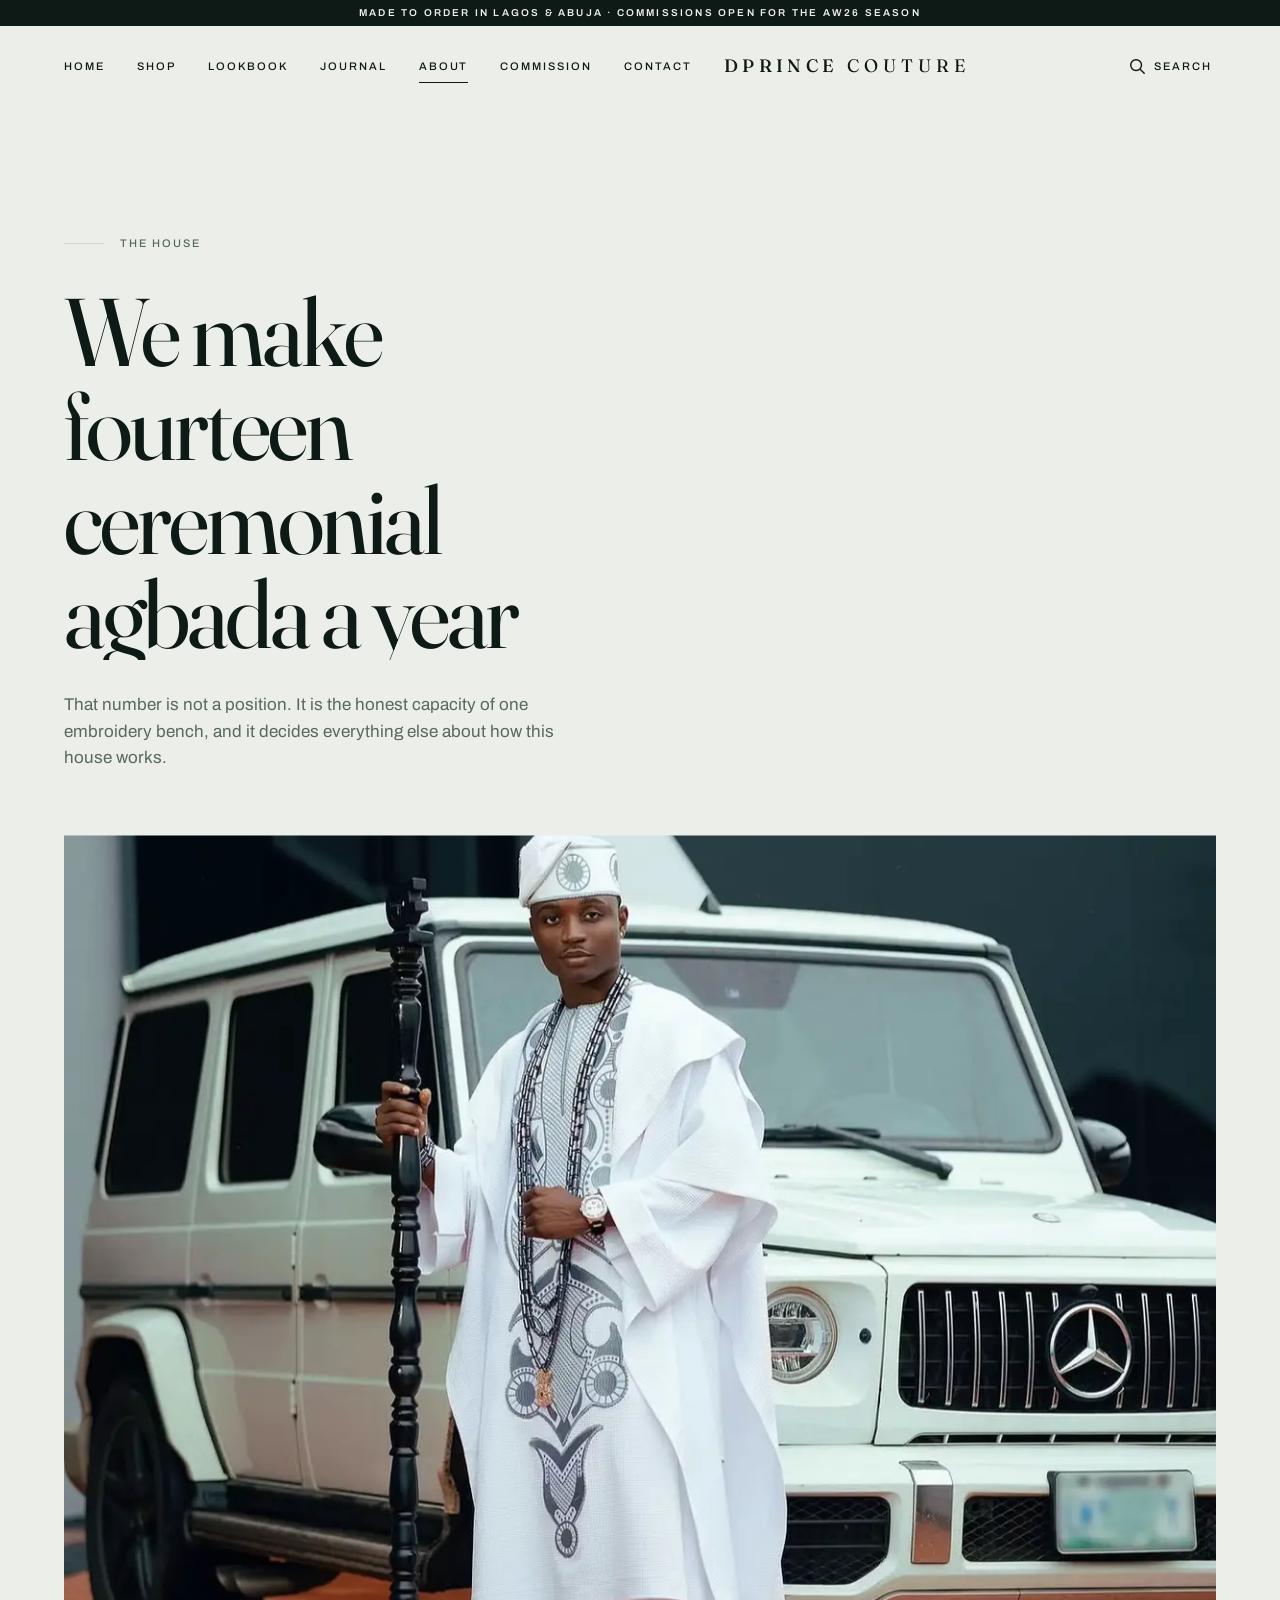
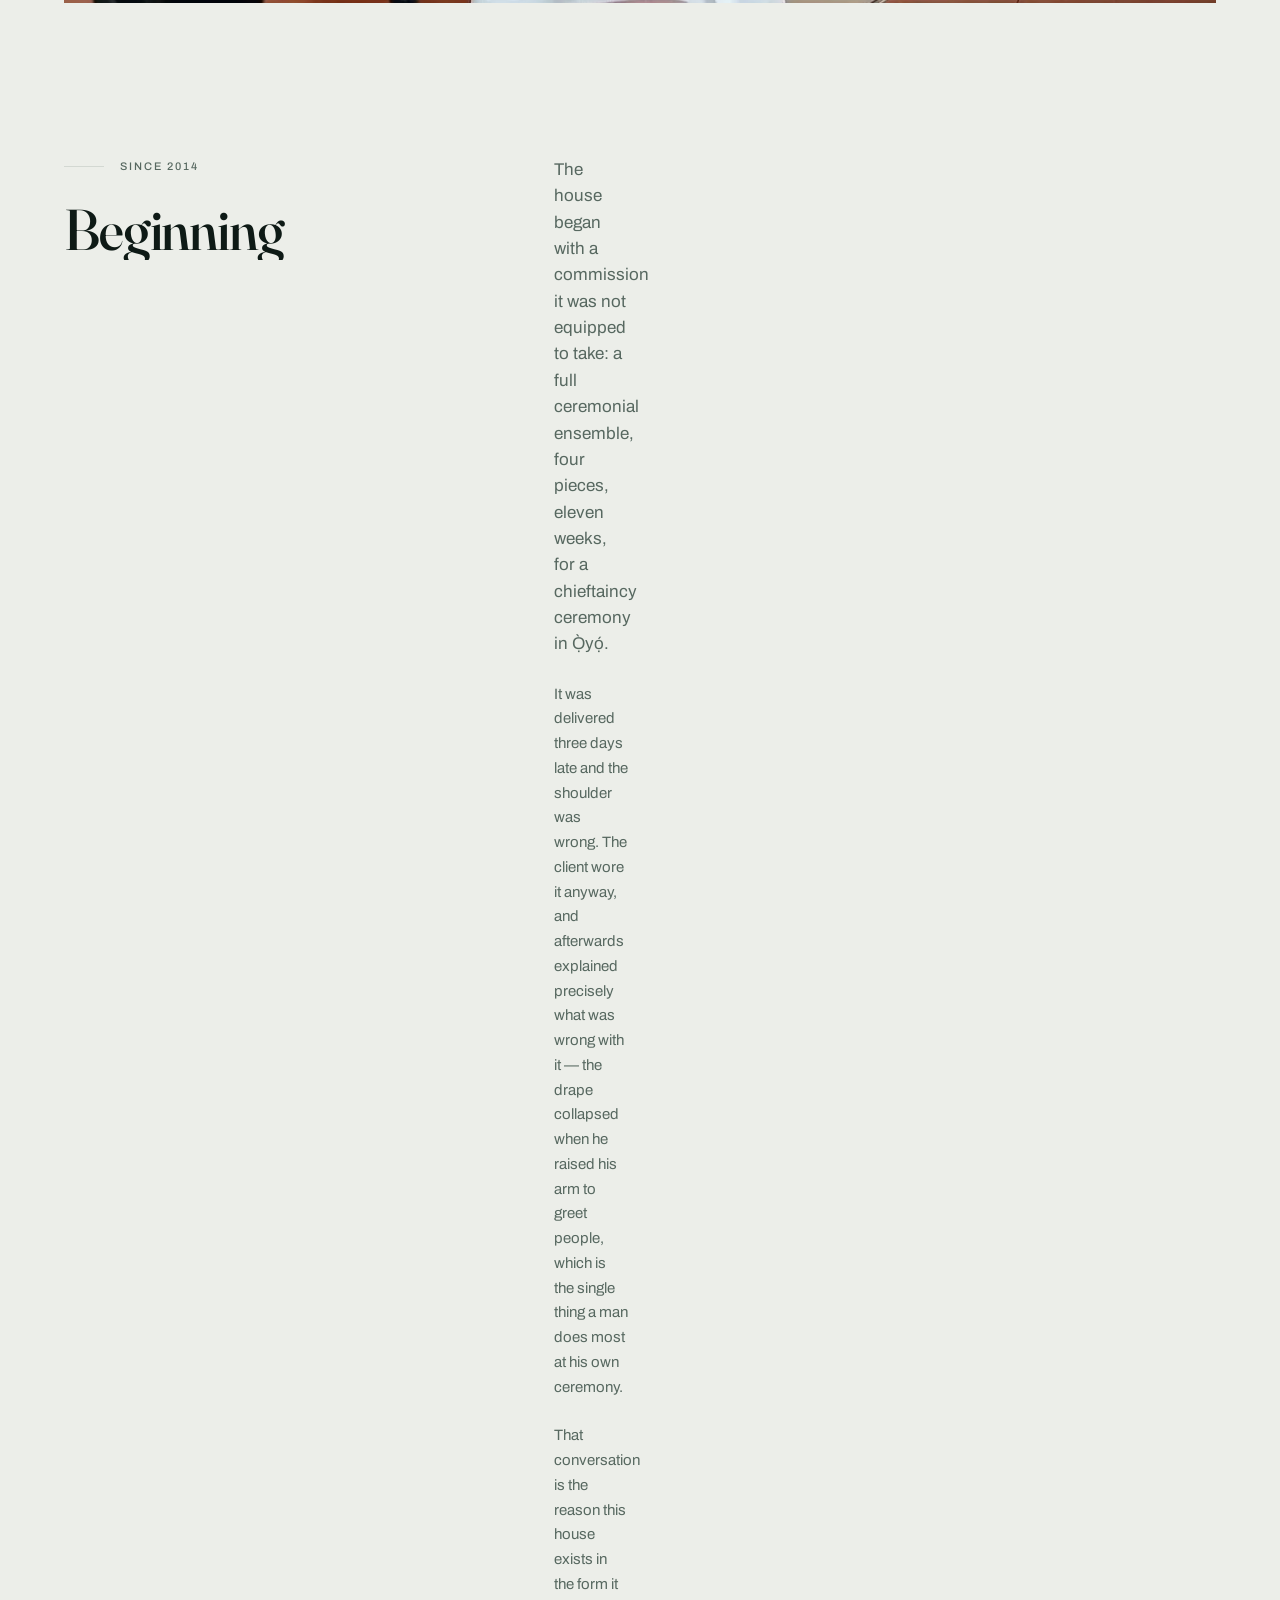
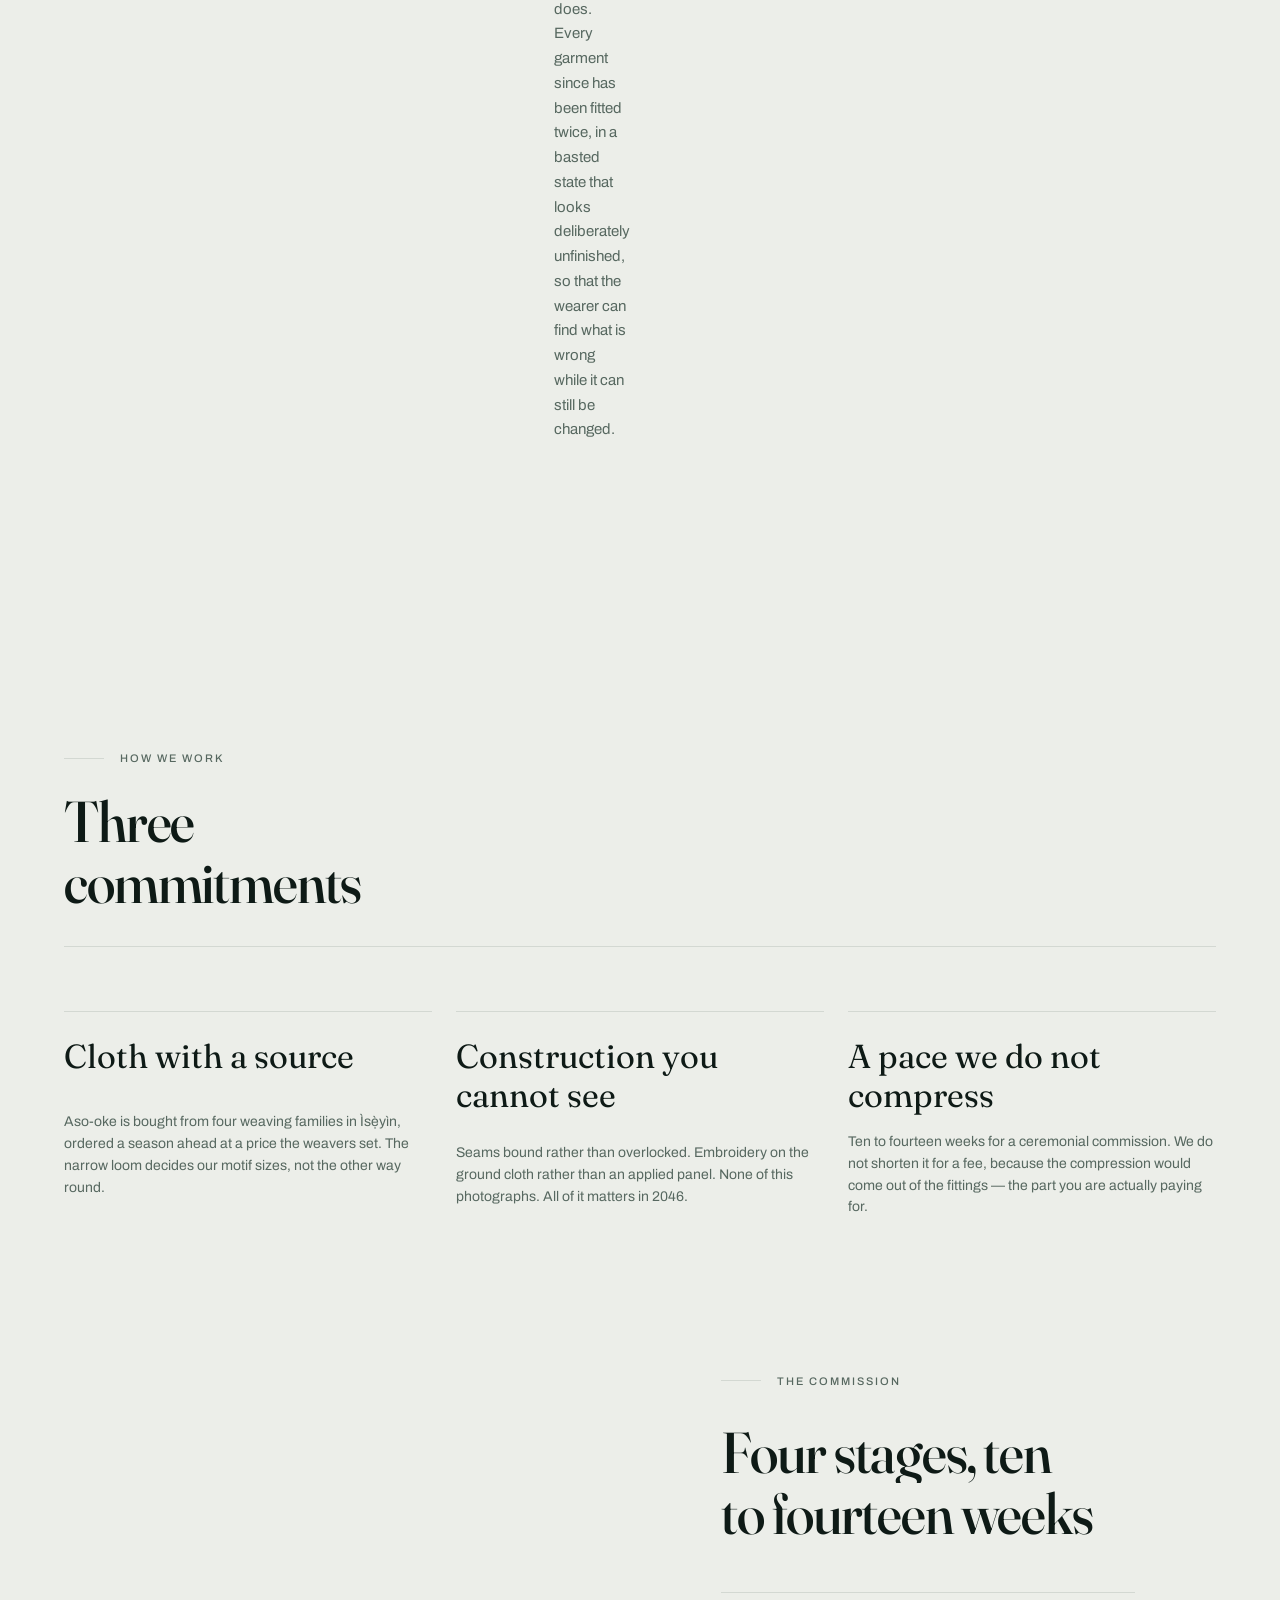
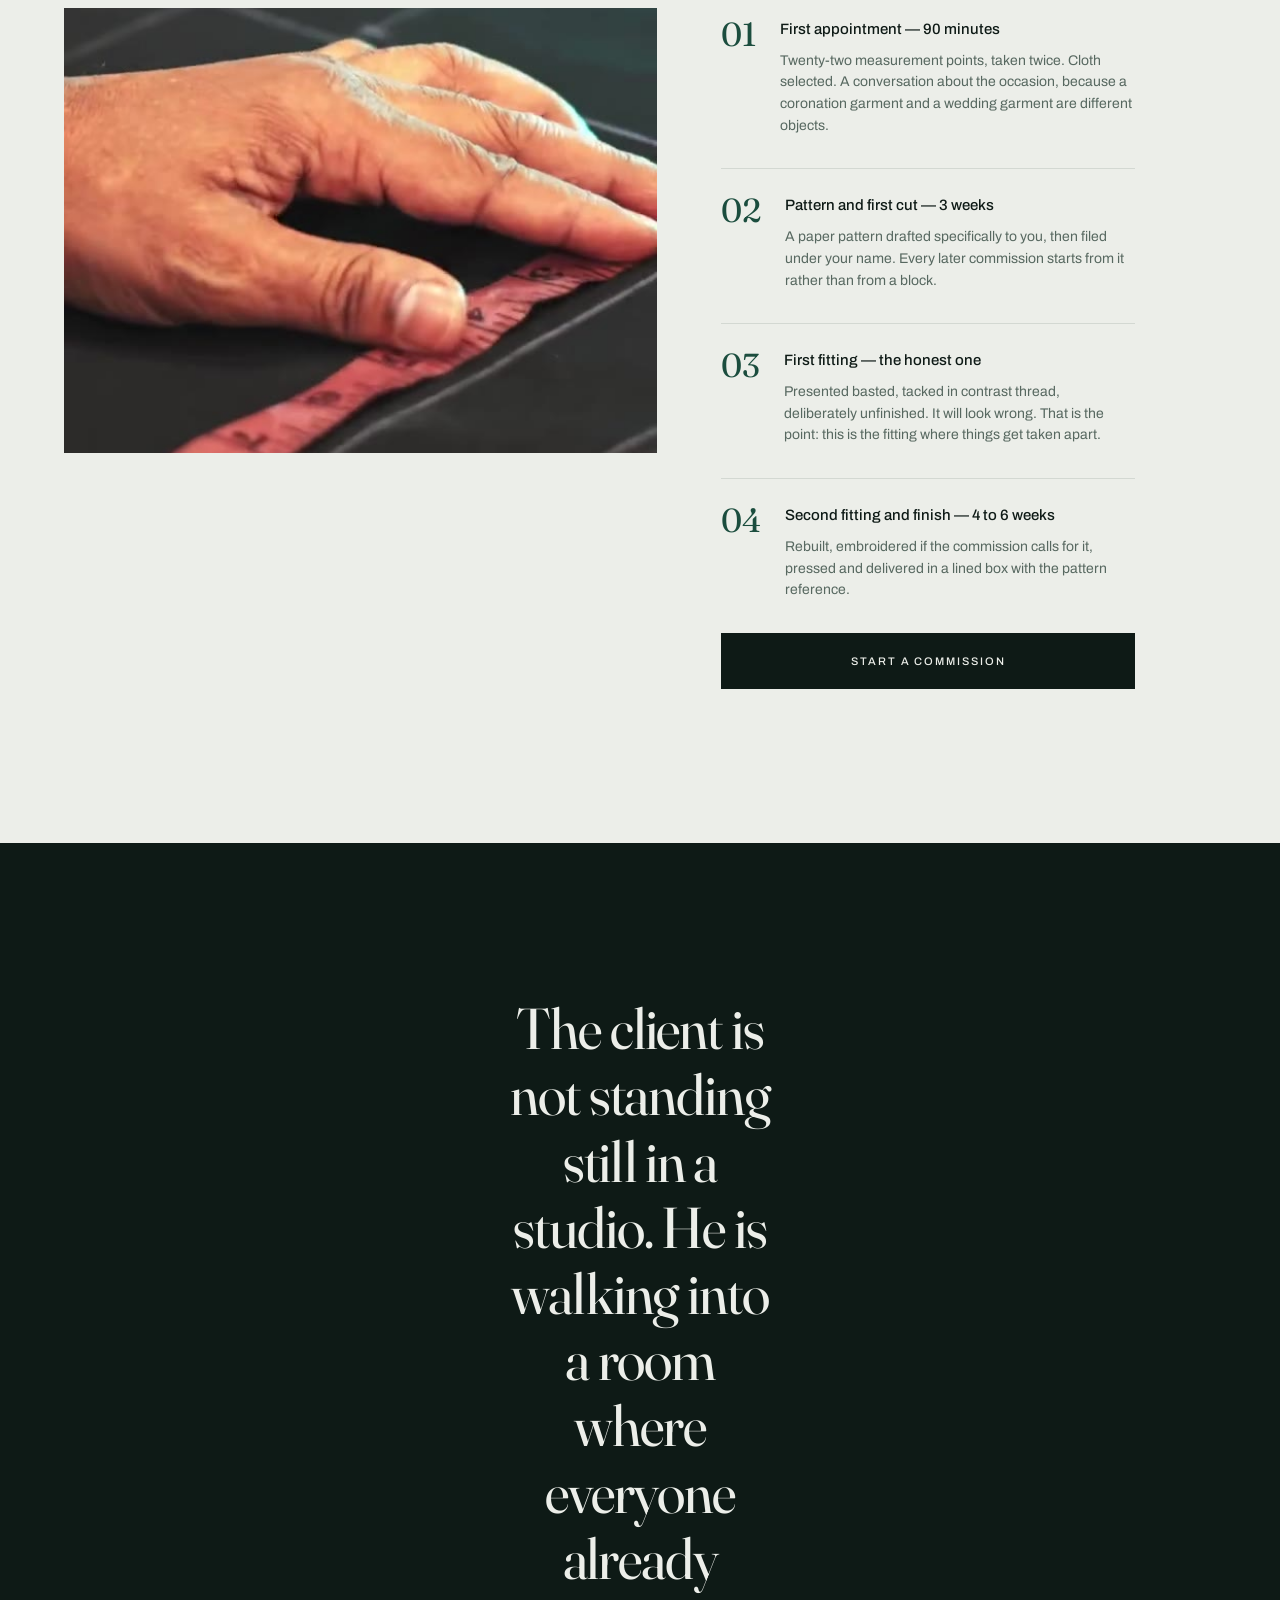
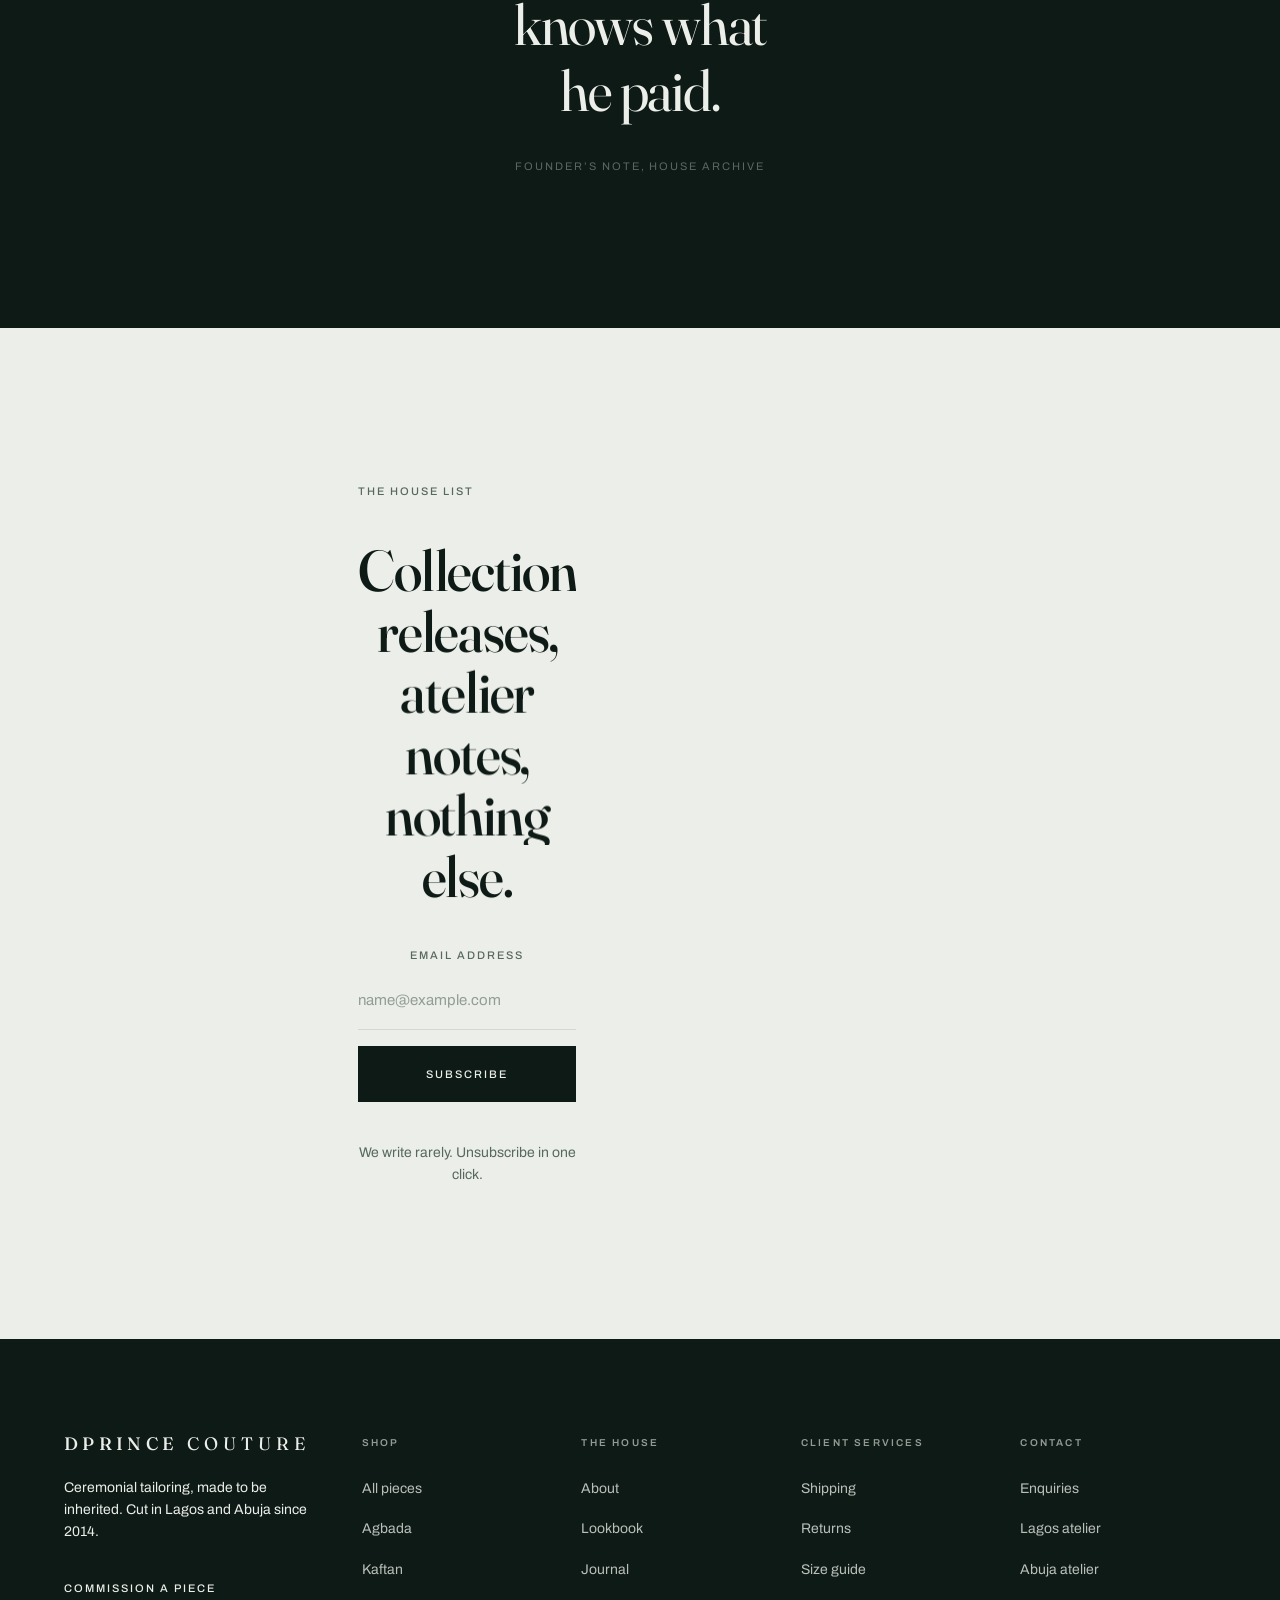
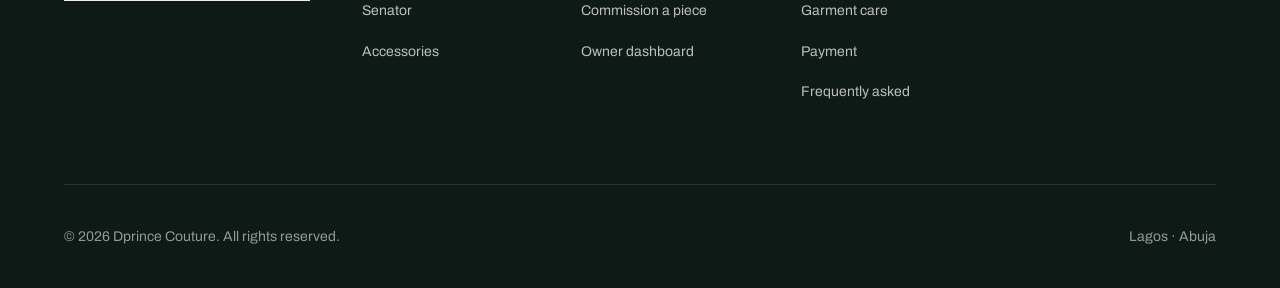
==== commit d0eb48b6: "Bigger cards, landscape film frames, Home in the nav, wider device coverage Cards were too small   T" ====
--- a/about.html
+++ b/about.html
@@ -41,6 +41,7 @@
   <div class="header-inner">
     <nav class="header-nav" aria-label="Primary">
       <ul class="nav-list">
+        <li><a class="nav-link" href="index.html">Home</a></li>
         <li><a class="nav-link" href="shop.html">Shop</a></li>
         <li><a class="nav-link" href="lookbook.html">Lookbook</a></li>
         <li><a class="nav-link" href="journal.html">Journal</a></li>
@@ -78,6 +79,7 @@
   </div>
   <nav aria-label="Mobile">
     <ul class="mobile-menu__list">
+      <li><a class="mobile-menu__link" href="index.html">Home</a></li>
       <li><a class="mobile-menu__link" href="shop.html">Shop</a></li>
       <li><a class="mobile-menu__link" href="lookbook.html">Lookbook</a></li>
       <li><a class="mobile-menu__link" href="journal.html">Journal</a></li>
--- a/assets/css/tokens.css
+++ b/assets/css/tokens.css
@@ -125,6 +125,11 @@
   --ar-campaign: 9 / 16;
   --ar-split: 3 / 2;
   --ar-square: 1 / 1;
+  /* Landscape frames for editorial media. The source films are all 9:16, so
+     these crop hard — which is right for close work like hands and cloth, and
+     stops a vertical clip sitting in a wide layout as a stranded sliver. */
+  --ar-wide: 4 / 3;
+  --ar-cinema: 16 / 9;
 
   /* ---- Motion ----------------------------------------------------------- */
   --dur-fast: 0.25s;
--- a/assets/css/layout.css
+++ b/assets/css/layout.css
@@ -55,7 +55,10 @@
 .start-7  { grid-column-start: 7; }
 .start-8  { grid-column-start: 8; }
 
-/* ---- Product grids ------------------------------------------------------ */
+/* ---- Product grids ------------------------------------------------------
+   Column counts step down early so each card stays large. A garment is the
+   product here, and a 150px thumbnail cannot sell one — on a phone the grid
+   is a single column so the piece fills the screen. */
 
 .product-grid {
   display: grid;
@@ -64,6 +67,22 @@
 }
 .product-grid--3 { grid-template-columns: repeat(3, minmax(0, 1fr)); gap: var(--s9) var(--s5); }
 .product-grid--2 { grid-template-columns: repeat(2, minmax(0, 1fr)); gap: var(--s8) var(--s5); }
+
+@media (max-width: 1279px) {
+  .product-grid    { grid-template-columns: repeat(3, minmax(0, 1fr)); }
+}
+@media (max-width: 899px) {
+  .product-grid,
+  .product-grid--3 { grid-template-columns: repeat(2, minmax(0, 1fr)); }
+}
+@media (max-width: 599px) {
+  .product-grid,
+  .product-grid--3,
+  .product-grid--2 {
+    grid-template-columns: minmax(0, 1fr);
+    gap: var(--s7);
+  }
+}
 
 /* ---- Editorial split ---------------------------------------------------- */
 
@@ -130,9 +149,6 @@
   .col-8, .col-9, .col-10, .col-11, .col-12 { grid-column: span 8; }
   .start-2, .start-3, .start-4, .start-6, .start-7, .start-8 { grid-column-start: auto; }
 
-  .product-grid    { grid-template-columns: repeat(3, minmax(0, 1fr)); }
-  .product-grid--3 { grid-template-columns: repeat(2, minmax(0, 1fr)); }
-
   .split, .split--reverse, .split--even { grid-template-columns: 1fr; }
 
   .section-head {
@@ -151,12 +167,4 @@
   .col-7, .col-8, .col-9, .col-10,
   .col-11, .col-12 { grid-column: span 4; }
 
-  .product-grid,
-  .product-grid--3 { grid-template-columns: repeat(2, minmax(0, 1fr)); gap: var(--s6) var(--gutter); }
-  .product-grid--2 { grid-template-columns: repeat(2, minmax(0, 1fr)); }
 }
-
-/* Small phone */
-@media (max-width: 479px) {
-  .product-grid--3 { grid-template-columns: 1fr; }
-}
--- a/assets/css/components.css
+++ b/assets/css/components.css
@@ -752,6 +752,12 @@
   font-variant-numeric: tabular-nums;
   white-space: nowrap;
   color: var(--ink);
+}
+
+/* At one column there is no neighbouring card to line up with, so the
+   reserved second title line is just a gap. Give it back. */
+@media (max-width: 599px) {
+  .product-card__name { min-height: 0; }
 }
 
 /* ==========================================================================
@@ -1061,7 +1067,10 @@
   .footer-brand { grid-column: span 2; }
 }
 
-@media (max-width: 1023px) {
+/* Seven items plus the wordmark and search need about 1120px. Below that the
+   hamburger takes over — which is no loss, since the mobile menu carries the
+   contact block and a Home link of its own. */
+@media (max-width: 1199px) {
   .nav-list { display: none; }
   .menu-toggle { display: inline-flex; }
   .header-inner { grid-template-columns: auto 1fr auto; }
--- a/assets/css/pages.css
+++ b/assets/css/pages.css
@@ -117,11 +117,10 @@
    SPLIT CAMPAIGN
    ========================================================================== */
 
-.campaign-split { align-items: stretch; }
+.campaign-split { align-items: center; }
 .campaign-split__media {
   position: relative;
-  aspect-ratio: var(--ar-campaign);
-  max-height: 42rem;
+  aspect-ratio: var(--ar-wide);
   overflow: hidden;
   background-color: var(--rule);
 }
@@ -229,14 +228,16 @@
 .craft { position: relative; }
 .craft__inner {
   display: grid;
-  grid-template-columns: minmax(0, 26rem) 1fr;
-  gap: clamp(var(--s5), 6vw, var(--s10));
+  grid-template-columns: 6fr 5fr;
+  gap: clamp(var(--s5), 5vw, var(--s9));
   align-items: center;
 }
+/* Landscape, not portrait. The atelier film is 9:16, but its subject is hands
+   and cloth on a table, so a centre crop to 4:3 loses nothing and fills the
+   column instead of leaving a tall strip stranded in white space. */
 .craft__media {
   position: relative;
-  aspect-ratio: var(--ar-campaign);
-  max-height: 44rem;
+  aspect-ratio: var(--ar-wide);
   overflow: hidden;
   background-color: var(--rule);
 }
@@ -265,7 +266,6 @@
 
 @media (max-width: 1023px) {
   .craft__inner { grid-template-columns: 1fr; }
-  .craft__media { max-height: 32rem; }
 }
 
 /* ==========================================================================
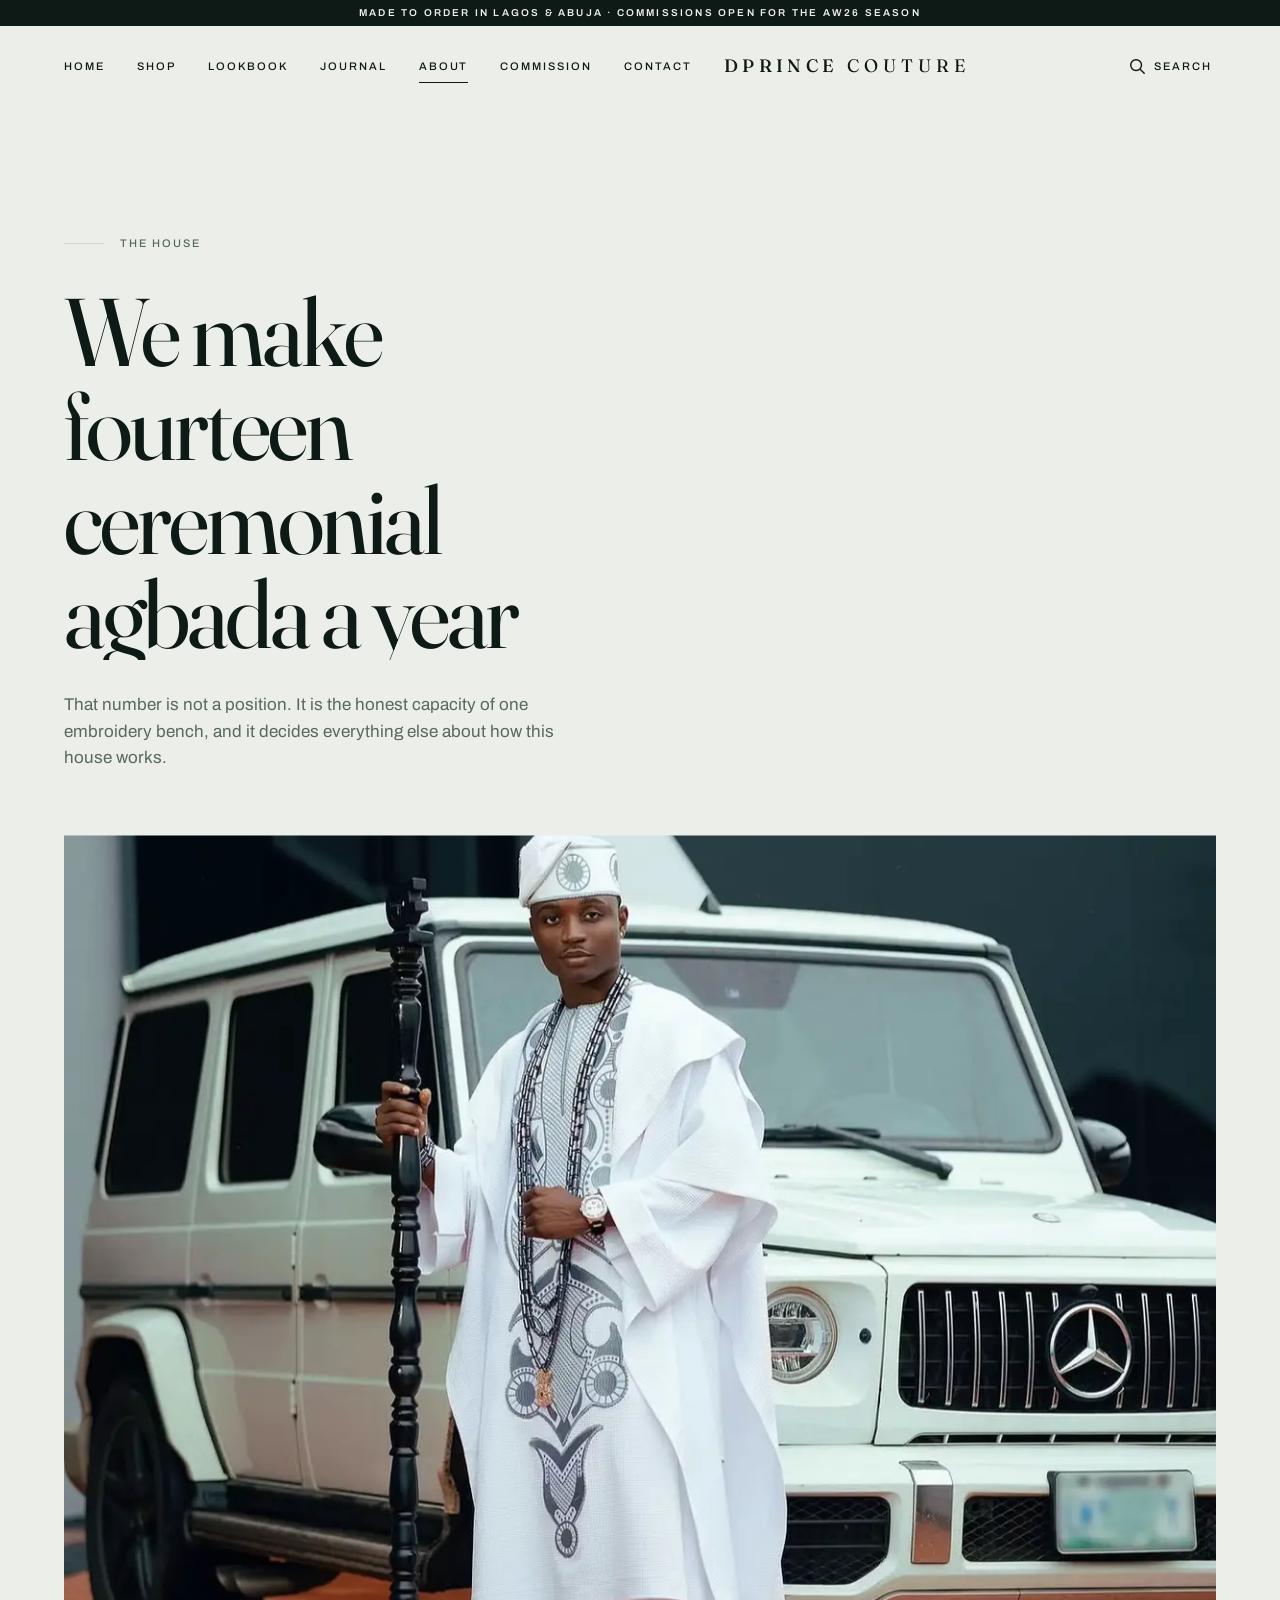
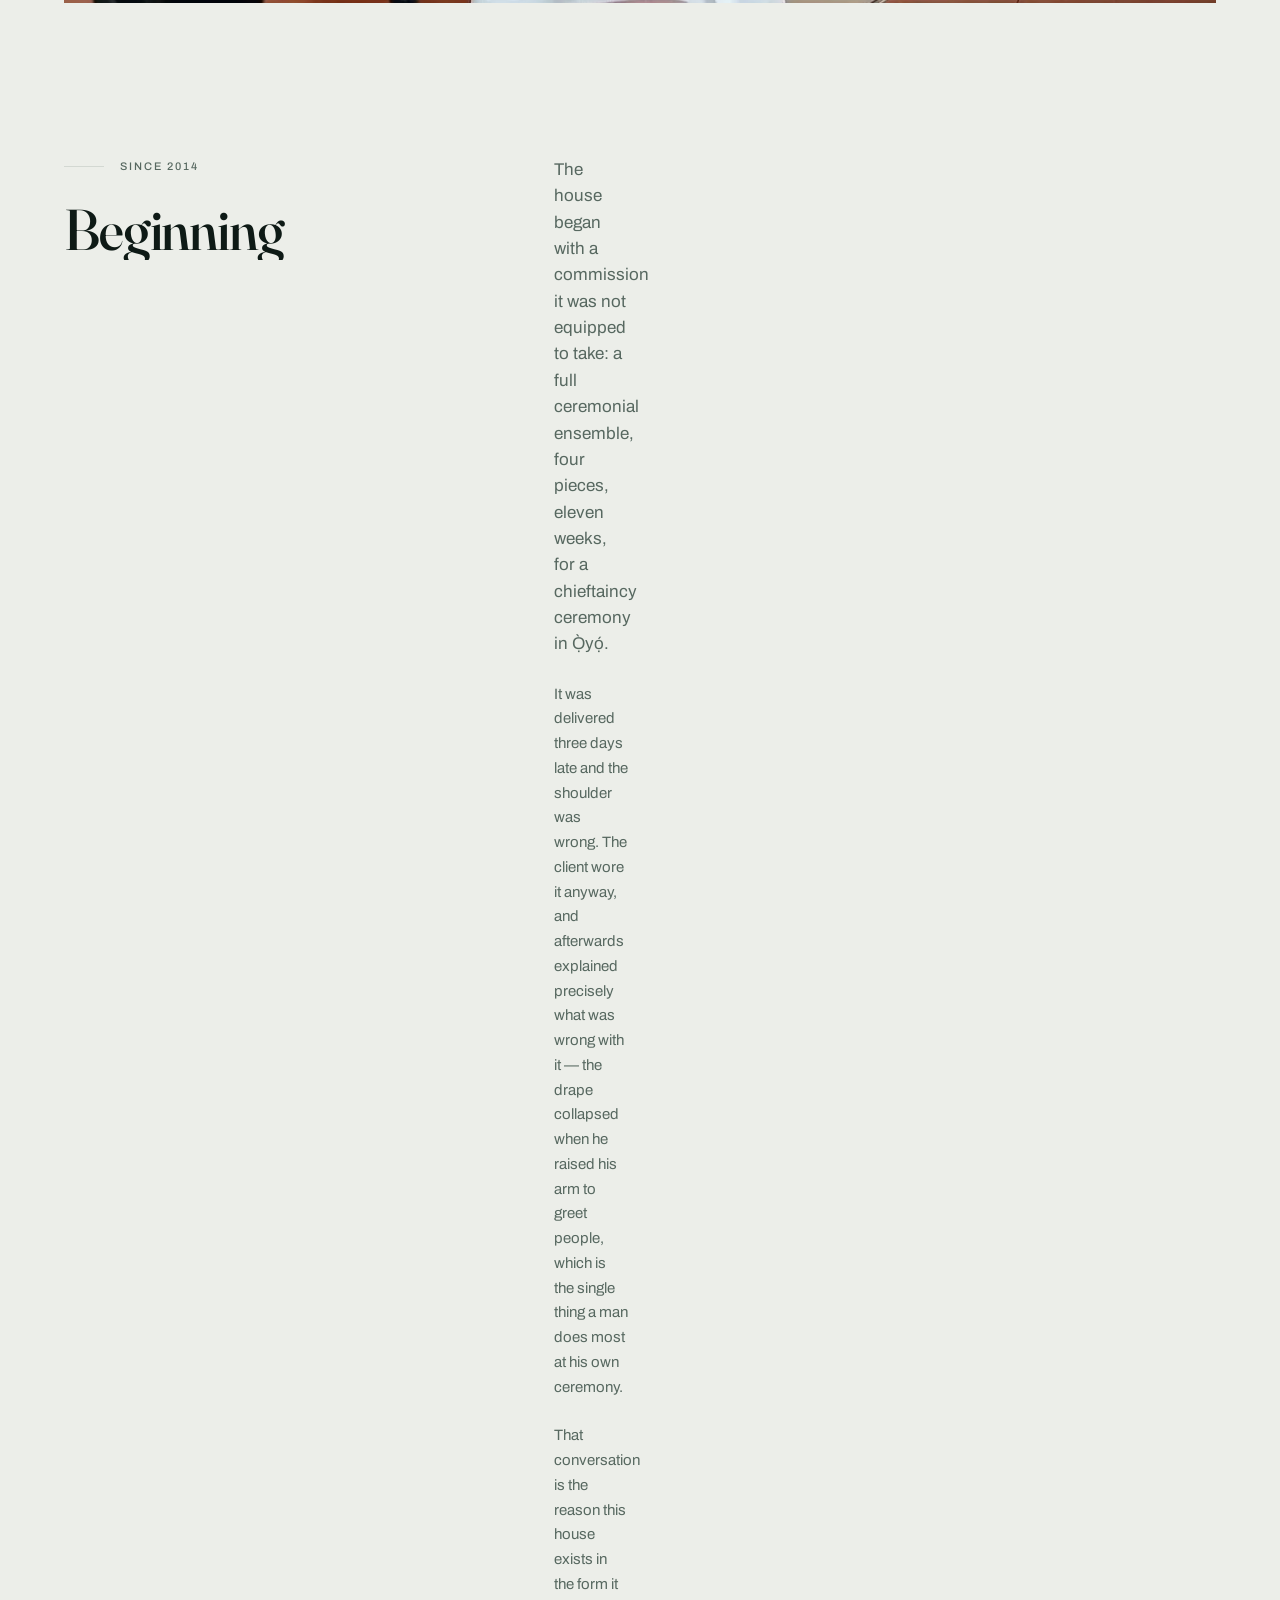
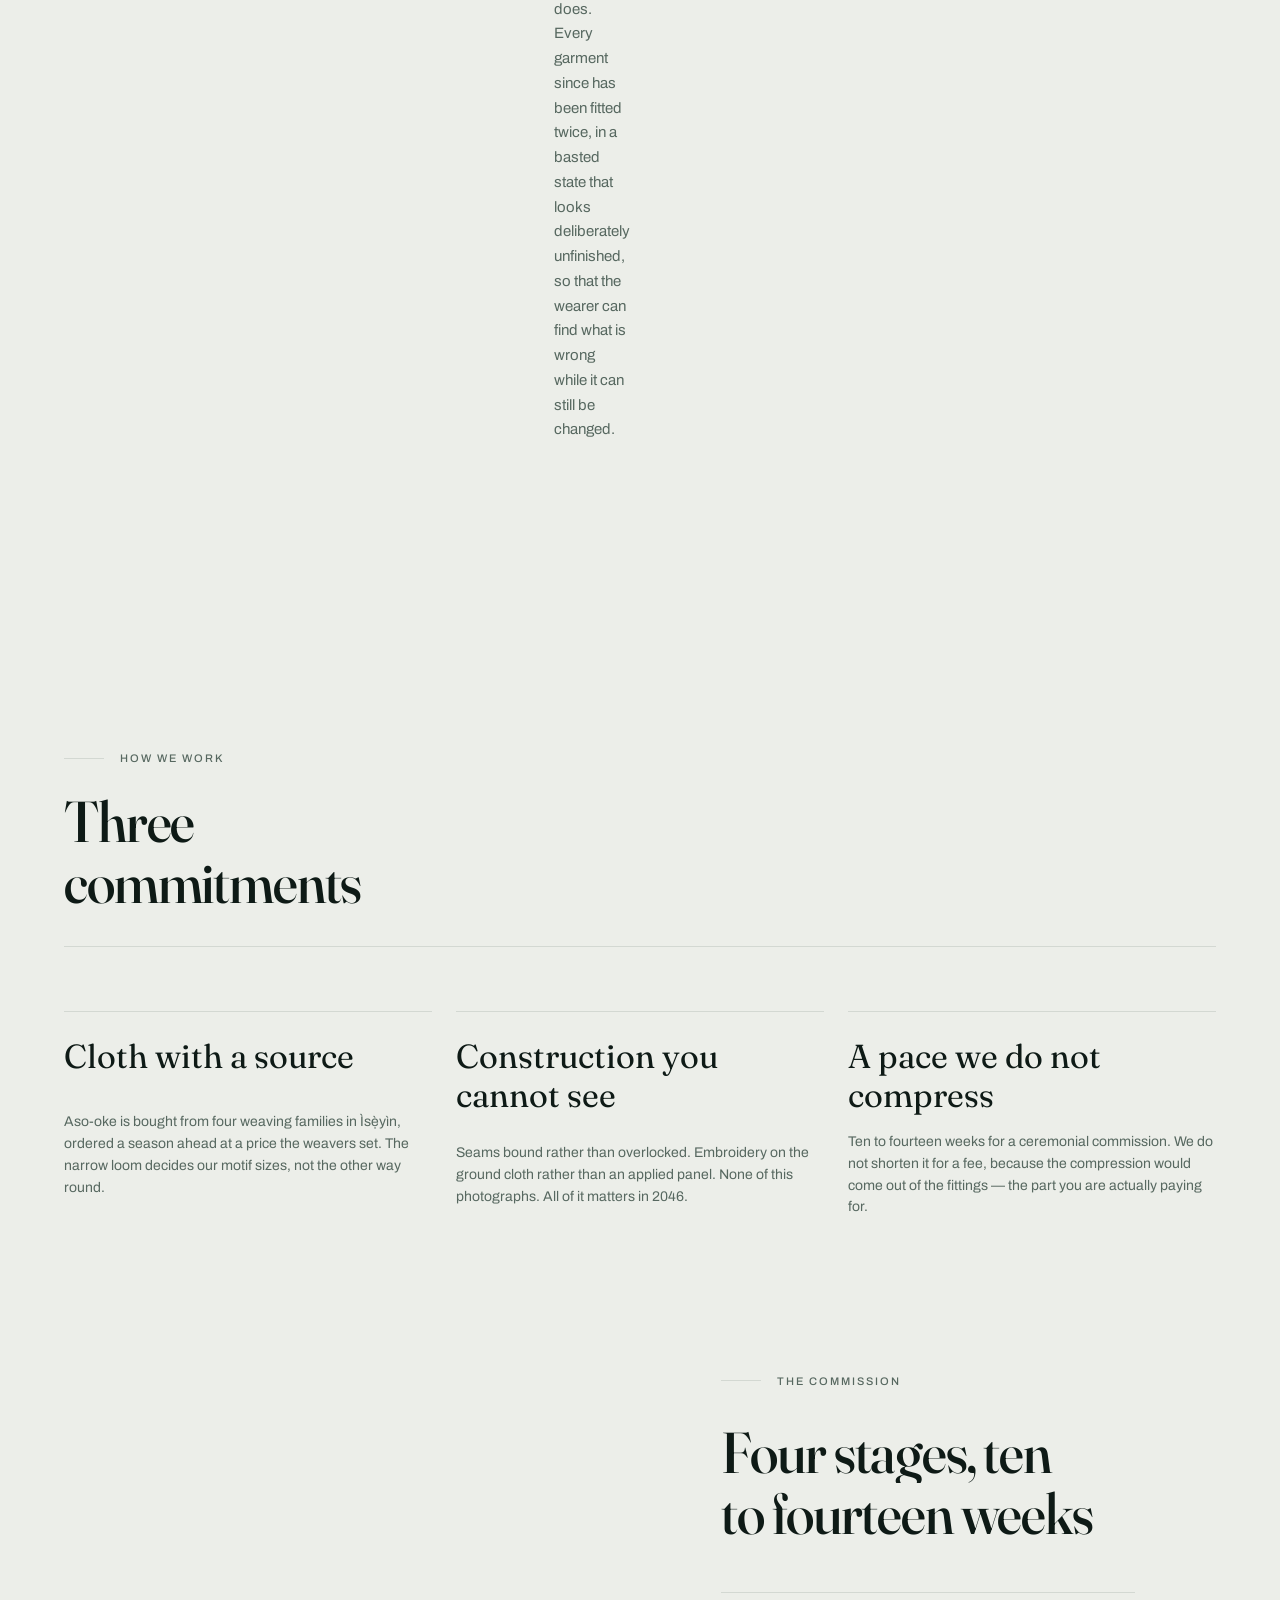
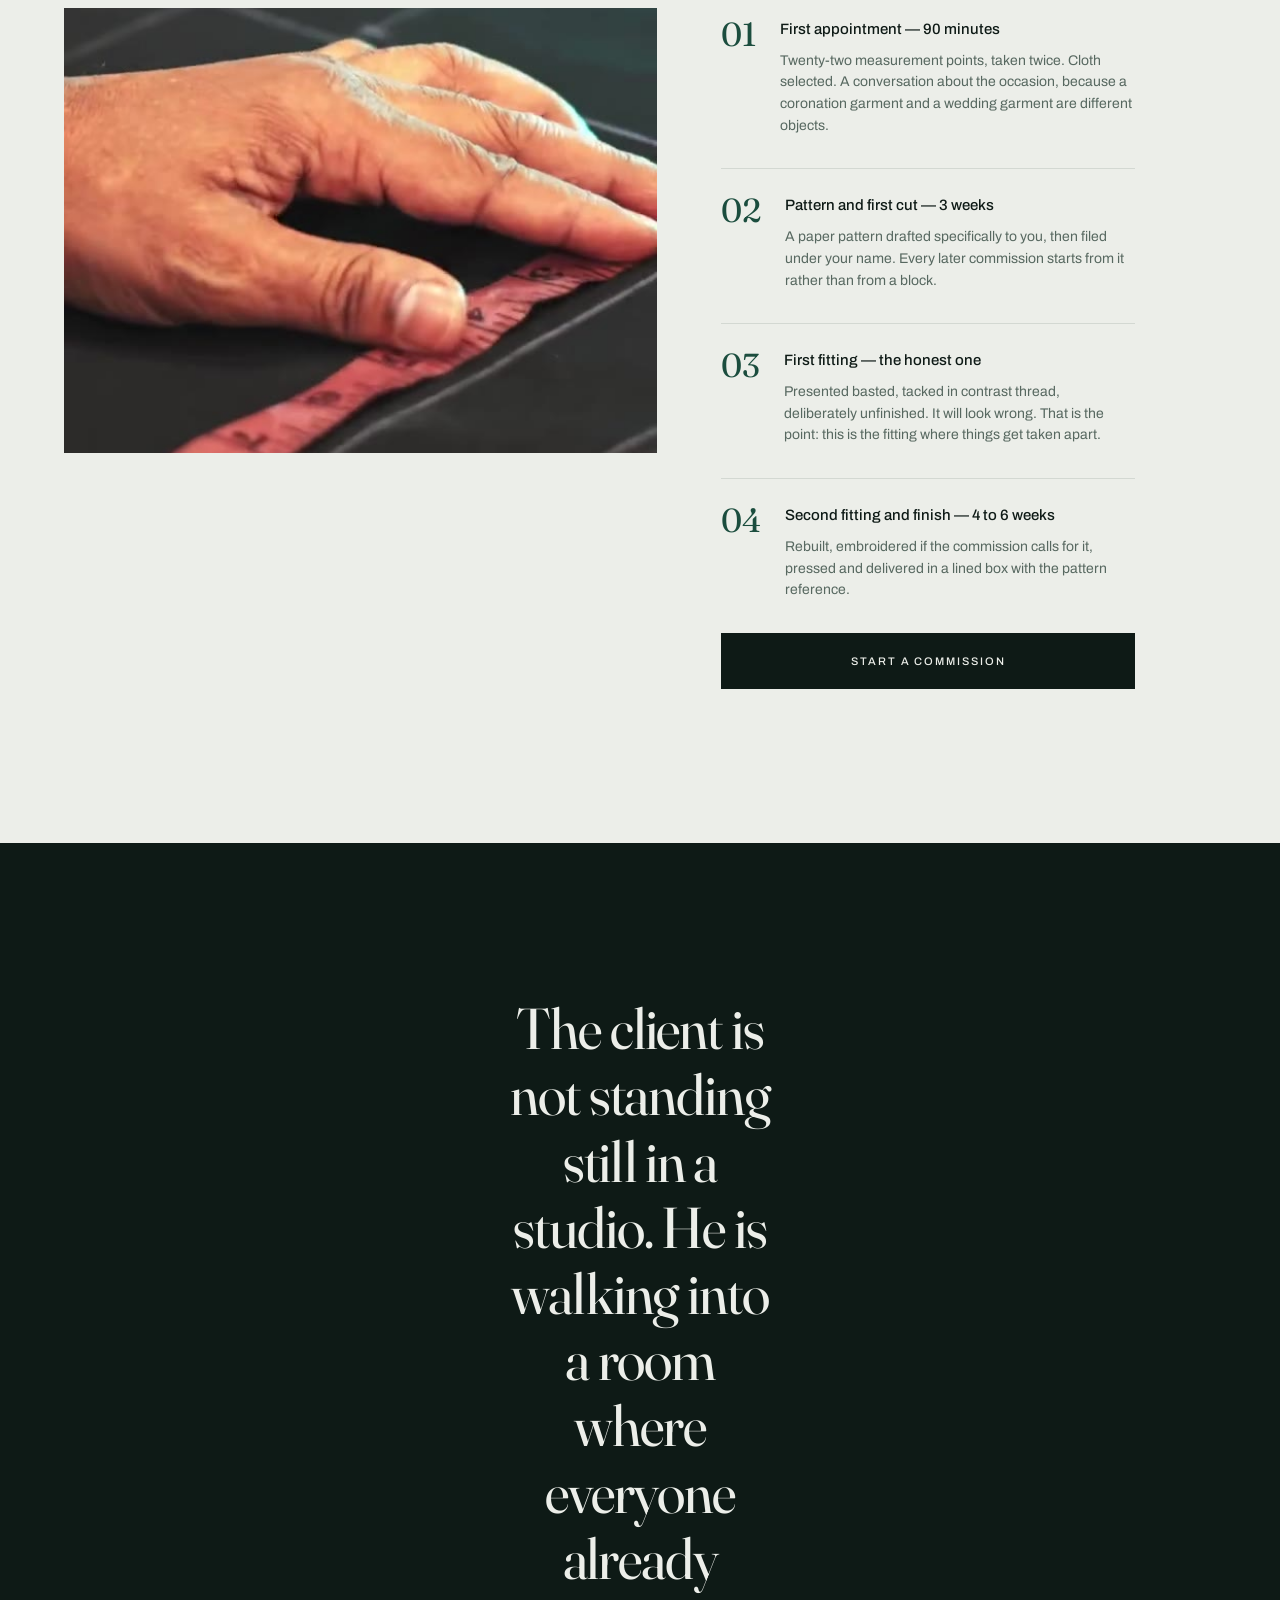
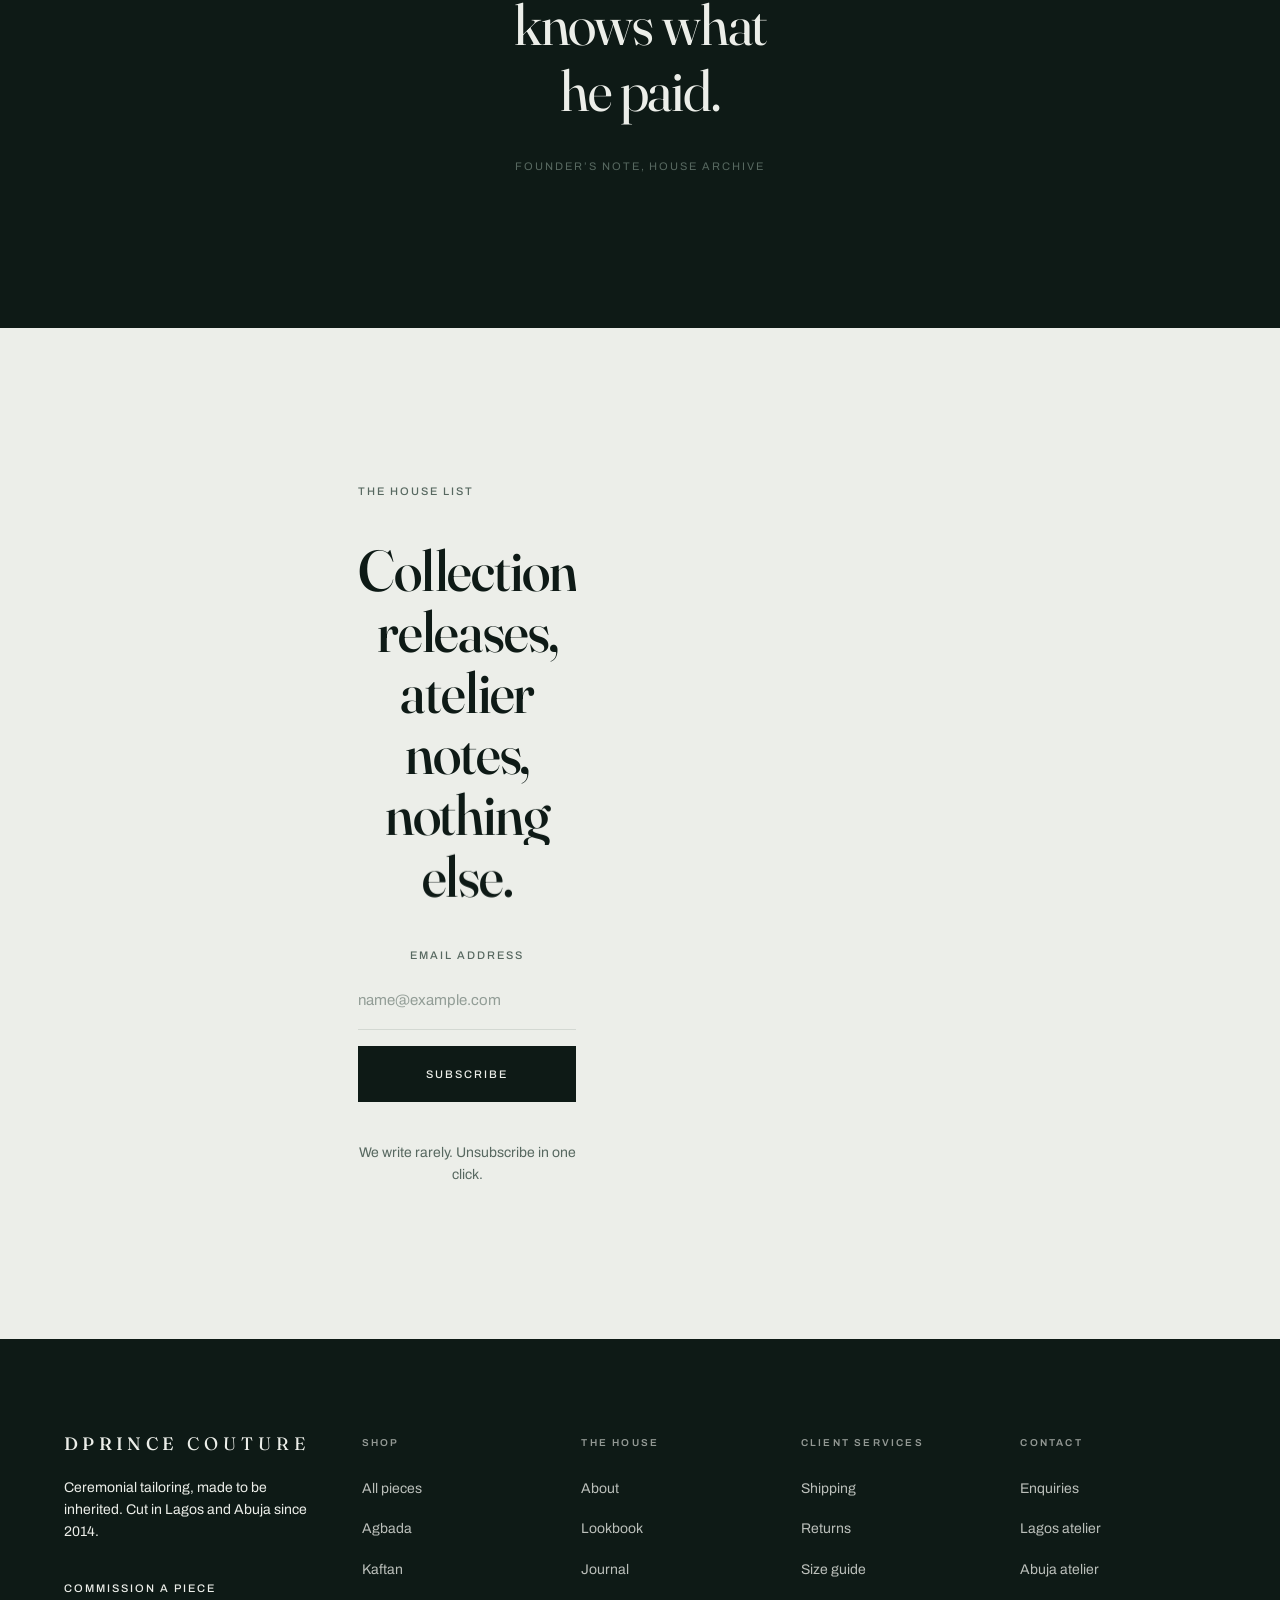
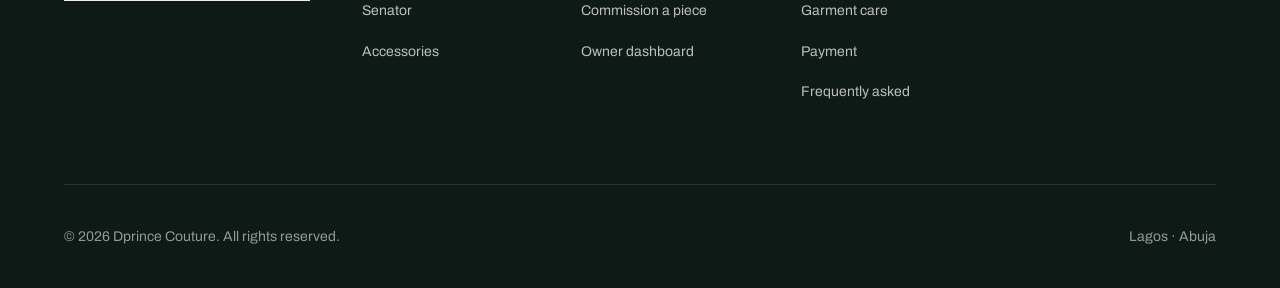
==== commit 05d3614b: "Let the mobile menu and search results scroll under a finger Reported from a phone: opening the menu" ====
--- a/about.html
+++ b/about.html
@@ -72,7 +72,8 @@
   </div>
 </header>
 
-<div class="mobile-menu" id="mobile-menu" data-mobile-menu aria-hidden="true">
+<div class="mobile-menu" id="mobile-menu" data-mobile-menu data-lenis-prevent
+     aria-hidden="true">
   <div class="mobile-menu__head">
     <span class="wordmark">DPRINCE <span>COUTURE</span></span>
     <button type="button" class="icon-btn" data-menu-close aria-label="Close menu">&times;</button>
@@ -376,7 +377,7 @@
   </div>
 </footer>
 
-<div class="search-overlay" id="search-overlay" data-search-overlay
+<div class="search-overlay" id="search-overlay" data-search-overlay data-lenis-prevent
      role="dialog" aria-modal="true" aria-labelledby="search-heading" aria-hidden="true">
   <div class="search-overlay__head">
     <h2 class="label" id="search-heading">Search the collection</h2>
@@ -389,7 +390,7 @@
   </div>
   <p class="search-meta" data-search-meta aria-live="polite">Type to search the collection</p>
   <div class="search-suggestions" data-search-suggestions></div>
-  <div class="search-results" data-search-results></div>
+  <div class="search-results" data-search-results data-lenis-prevent></div>
 </div>
 
 <script src="assets/vendor/gsap.min.js"></script>
